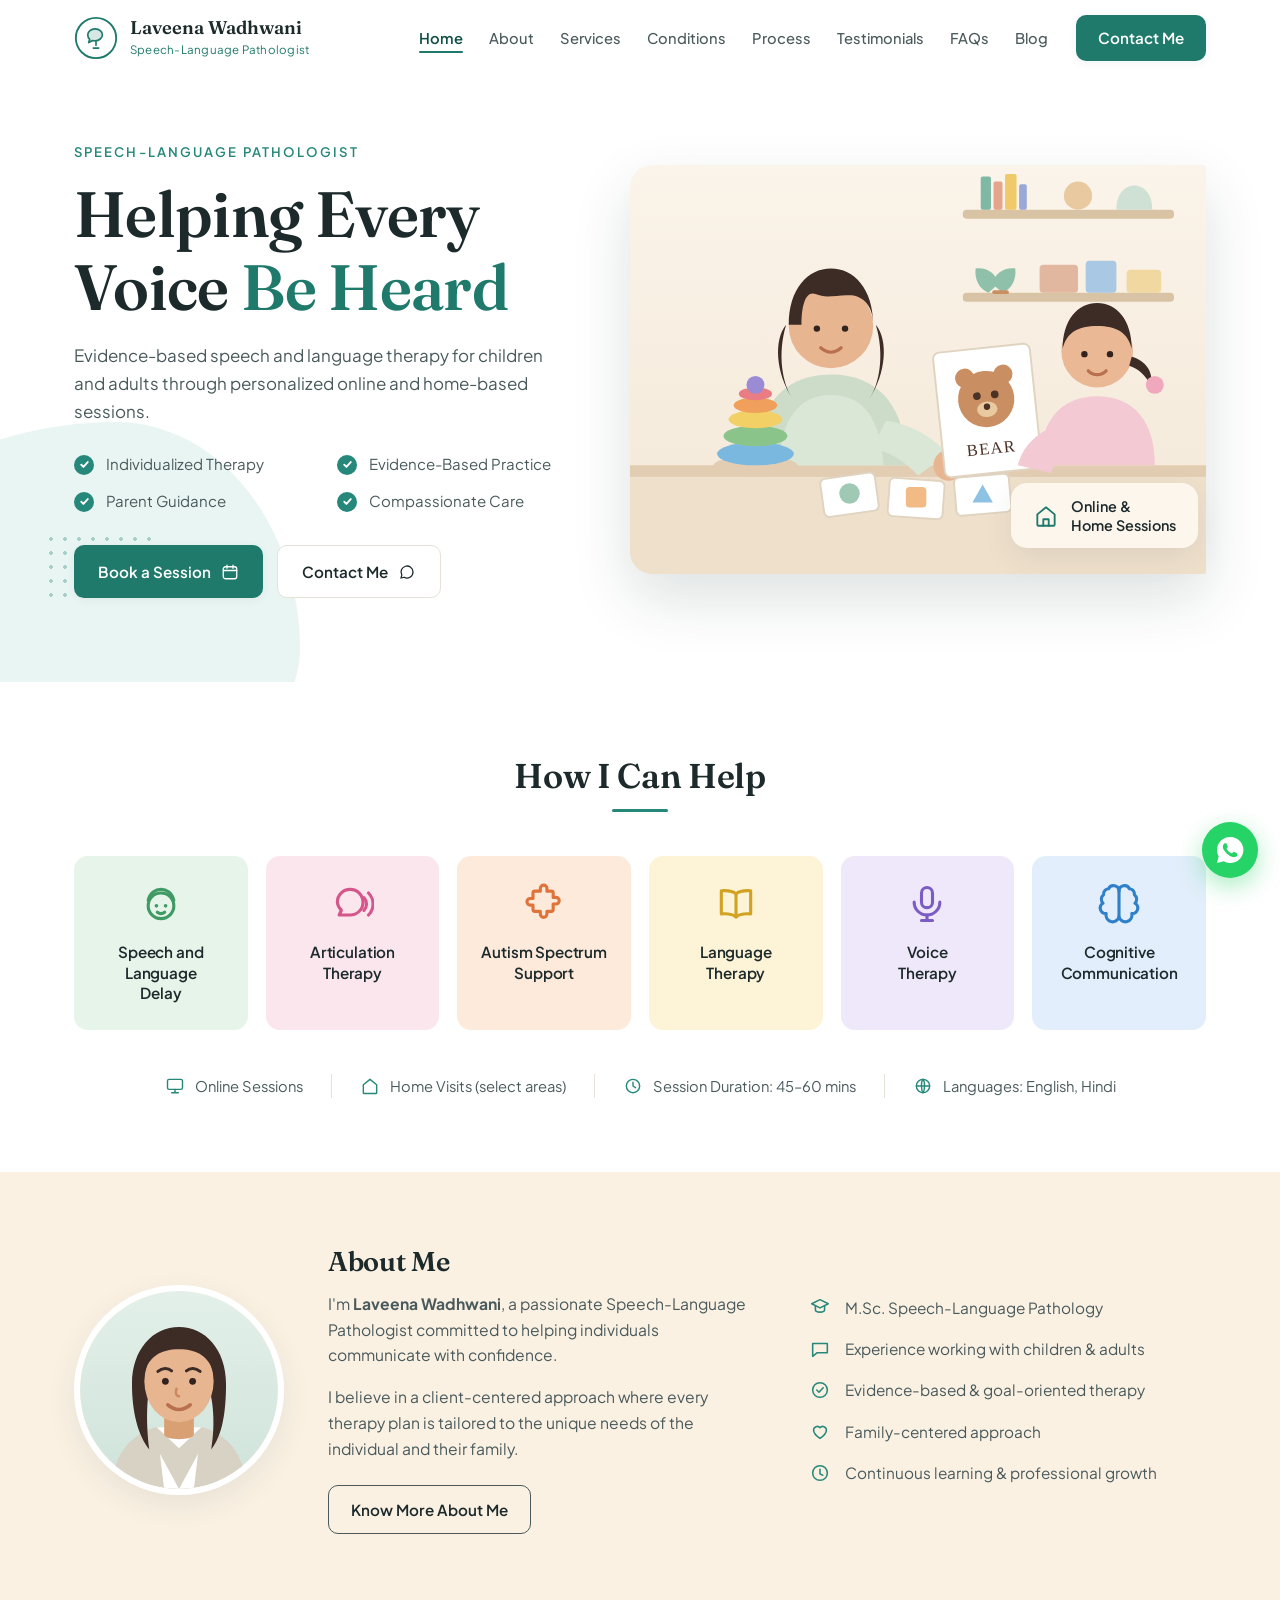
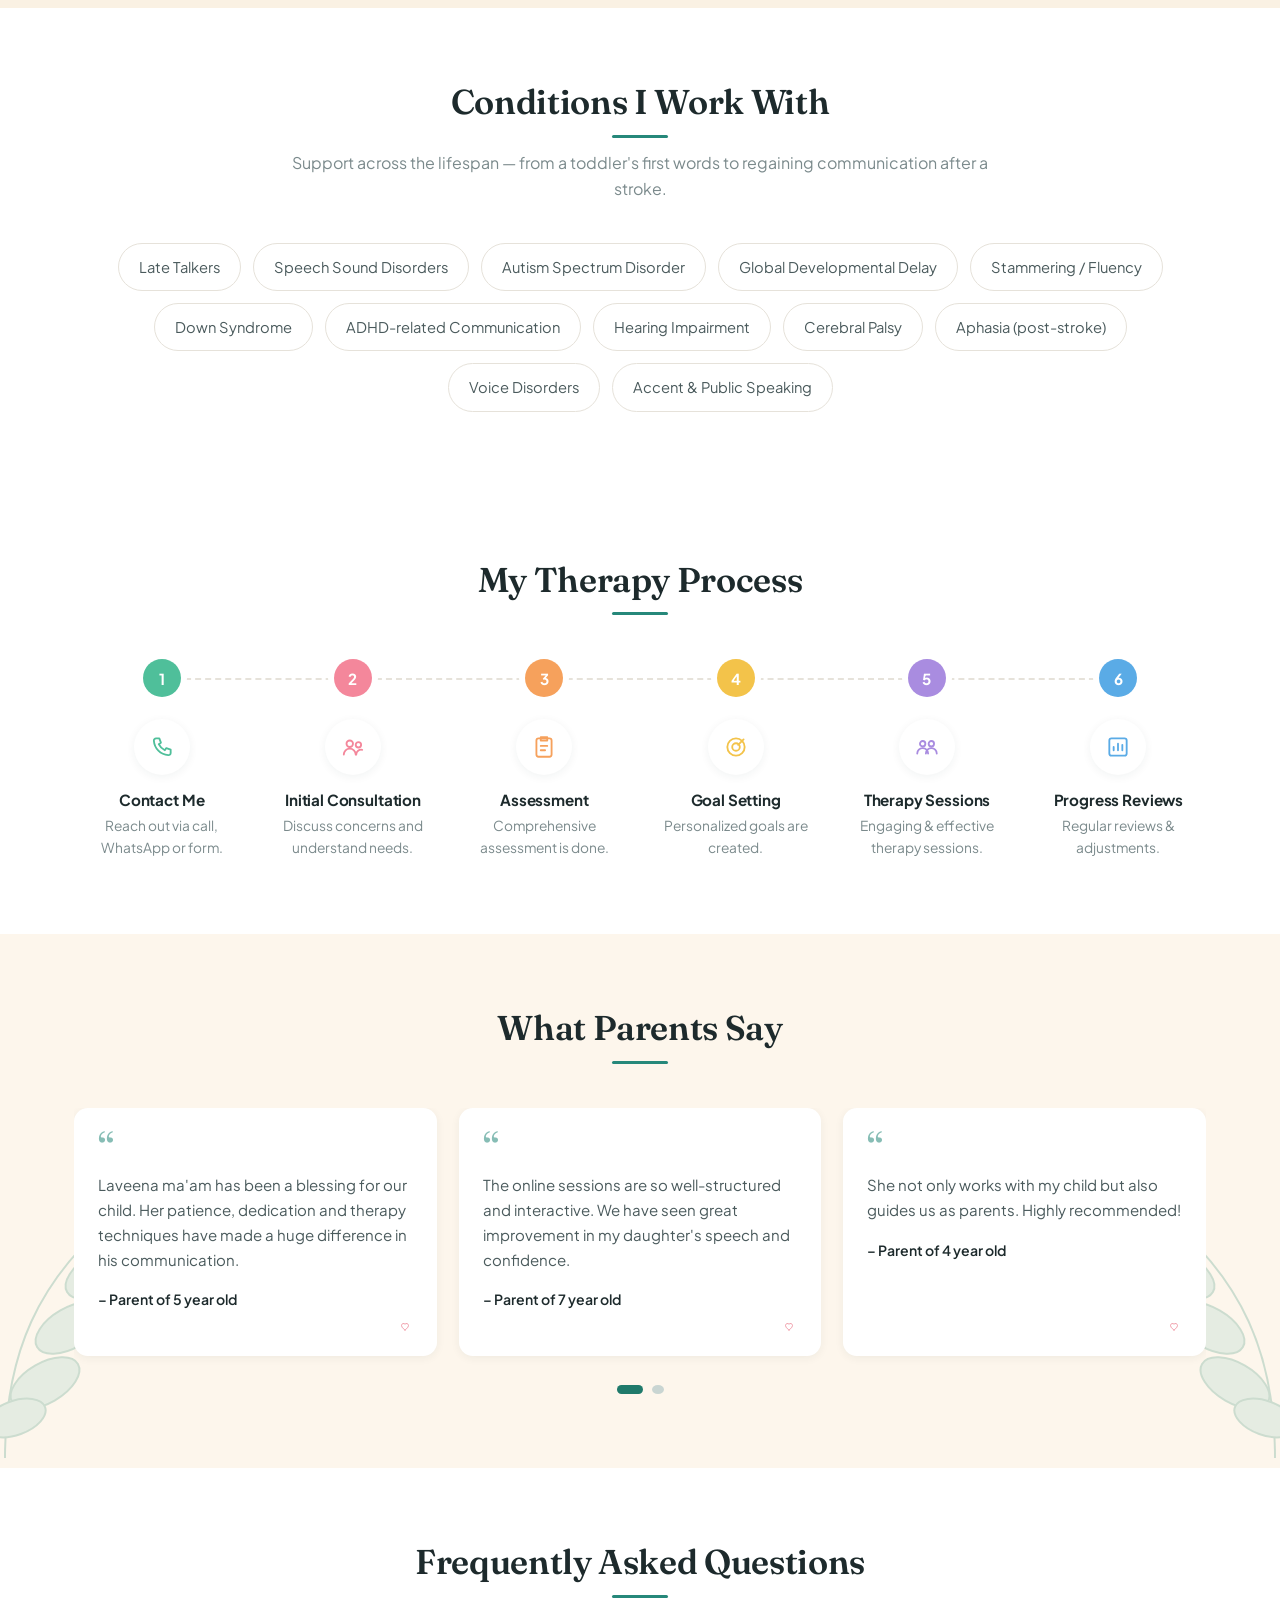
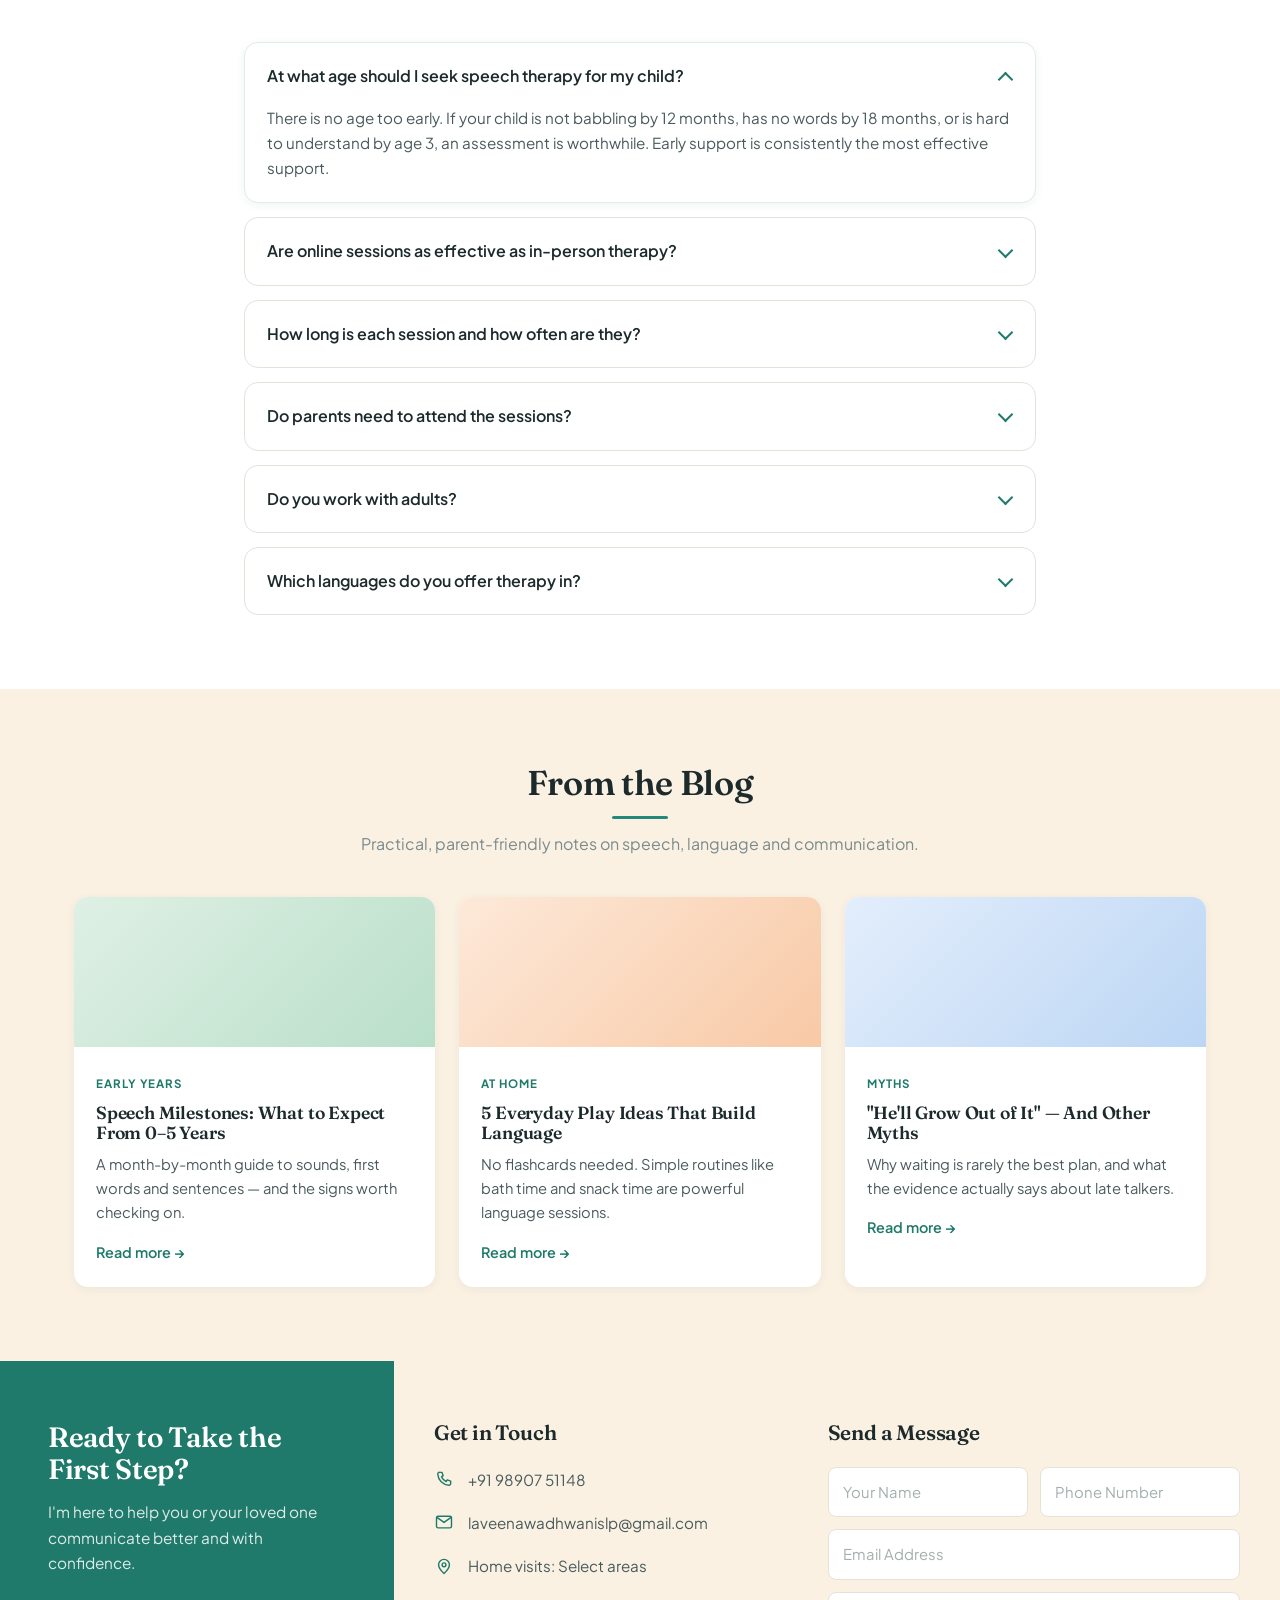
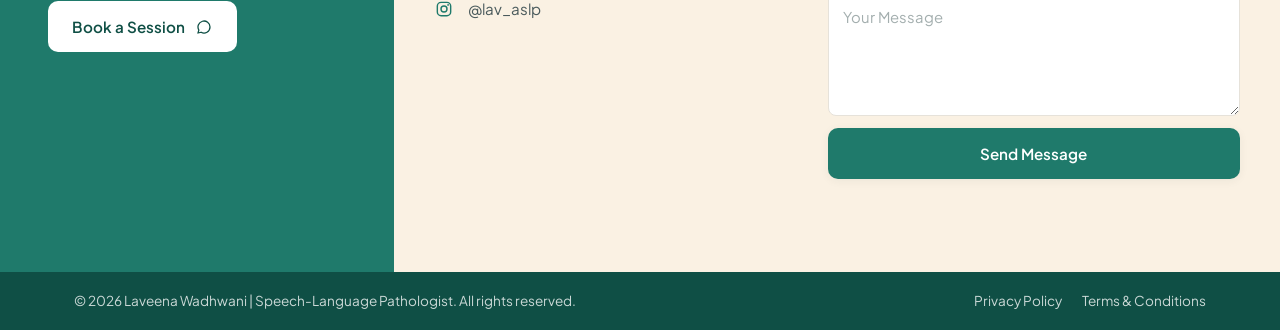
==== index.html @ 0ae636b3 "Add site" ====
<!DOCTYPE html>
<html lang="en">
<head>
<meta charset="UTF-8" />
<meta name="viewport" content="width=device-width, initial-scale=1" />
<title>Laveena Wadhwani | Speech-Language Pathologist</title>
<meta name="description" content="Evidence-based speech and language therapy for children and adults. Online and home-based sessions with Laveena Wadhwani, Speech-Language Pathologist." />
<meta name="theme-color" content="#1f7a6b" />

<meta property="og:type" content="website" />
<meta property="og:title" content="Laveena Wadhwani | Speech-Language Pathologist" />
<meta property="og:description" content="Helping every voice be heard. Evidence-based speech and language therapy for children and adults." />
<meta property="og:image" content="assets/img/hero.svg" />

<link rel="icon" href="assets/img/favicon.svg" type="image/svg+xml" />
<link rel="preconnect" href="https://fonts.googleapis.com" />
<link rel="preconnect" href="https://fonts.gstatic.com" crossorigin />
<link href="https://fonts.googleapis.com/css2?family=Fraunces:opsz,wght@9..144,400;9..144,600;9..144,700&family=Plus+Jakarta+Sans:wght@400;500;600;700&display=swap" rel="stylesheet" />
<link rel="stylesheet" href="assets/css/styles.css" />

<script type="application/ld+json">
{
  "@context": "https://schema.org",
  "@type": "MedicalBusiness",
  "name": "Laveena Wadhwani — Speech-Language Pathologist",
  "description": "Evidence-based speech and language therapy for children and adults, online and home-based.",
  "telephone": "+91-98907-51148",
  "email": "laveenawadhwanislp@gmail.com",
  "availableLanguage": ["English", "Hindi"],
  "medicalSpecialty": "SpeechPathology"
}
</script>
</head>
<body>

<a class="skip-link" href="#main">Skip to content</a>

<!-- ============ HEADER ============ -->
<header class="site-header" id="header">
  <div class="container header-inner">
    <a class="brand" href="#home" aria-label="Laveena Wadhwani, home">
      <span class="brand-mark" aria-hidden="true">
        <svg viewBox="0 0 48 48" fill="none">
          <circle cx="24" cy="24" r="22" stroke="currentColor" stroke-width="2"/>
          <path d="M15 20.5c0-3.6 3.6-6.5 8-6.5s8 2.9 8 6.5-3.6 6.5-8 6.5c-.9 0-1.8-.1-2.6-.3L16 29l1.1-3.4c-1.3-1.2-2.1-2.8-2.1-5.1Z" fill="currentColor" opacity=".18"/>
          <path d="M15 20.5c0-3.6 3.6-6.5 8-6.5s8 2.9 8 6.5-3.6 6.5-8 6.5c-.9 0-1.8-.1-2.6-.3L16 29l1.1-3.4c-1.3-1.2-2.1-2.8-2.1-5.1Z" stroke="currentColor" stroke-width="1.8" stroke-linejoin="round"/>
          <path d="M24 27v5m-3 3h6" stroke="currentColor" stroke-width="1.8" stroke-linecap="round"/>
        </svg>
      </span>
      <span class="brand-text">
        <strong>Laveena Wadhwani</strong>
        <small>Speech-Language Pathologist</small>
      </span>
    </a>

    <nav class="nav" id="nav" aria-label="Primary">
      <ul>
        <li><a href="#home" class="active">Home</a></li>
        <li><a href="#about">About</a></li>
        <li><a href="#services">Services</a></li>
        <li><a href="#conditions">Conditions</a></li>
        <li><a href="#process">Process</a></li>
        <li><a href="#testimonials">Testimonials</a></li>
        <li><a href="#faqs">FAQs</a></li>
        <li><a href="#blog">Blog</a></li>
      </ul>
      <a class="btn btn-primary nav-cta" href="#contact">Contact Me</a>
    </nav>

    <button class="nav-toggle" id="navToggle" aria-label="Open menu" aria-expanded="false" aria-controls="nav">
      <span></span><span></span><span></span>
    </button>
  </div>
</header>

<main id="main">

<!-- ============ HERO ============ -->
<section class="hero" id="home">
  <span class="blob blob-1" aria-hidden="true"></span>
  <span class="dots" aria-hidden="true"></span>
  <div class="container hero-inner">
    <div class="hero-copy reveal">
      <p class="eyebrow">Speech-Language Pathologist</p>
      <h1>Helping Every<br />Voice <em>Be Heard</em></h1>
      <p class="lede">Evidence-based speech and language therapy for children and adults through personalized online and home-based sessions.</p>

      <ul class="ticks">
        <li>Individualized Therapy</li>
        <li>Evidence-Based Practice</li>
        <li>Parent Guidance</li>
        <li>Compassionate Care</li>
      </ul>

      <div class="hero-actions">
        <a class="btn btn-primary" href="#contact">Book a Session
          <svg viewBox="0 0 24 24" aria-hidden="true"><rect x="3" y="5" width="18" height="16" rx="3"/><path d="M8 3v4M16 3v4M3 10h18"/></svg>
        </a>
        <a class="btn btn-ghost" href="https://wa.me/919890751148" target="_blank" rel="noopener">Contact Me
          <svg viewBox="0 0 24 24" aria-hidden="true"><path d="M20 12a8 8 0 0 1-11.9 7L4 20l1.1-3.9A8 8 0 1 1 20 12Z"/></svg>
        </a>
      </div>
    </div>

    <div class="hero-media reveal">
      <img src="assets/img/hero.svg" alt="Speech-language pathologist working with a young child using picture cards" width="900" height="640" />
      <div class="hero-badge">
        <svg viewBox="0 0 24 24" aria-hidden="true"><path d="M4 10.5 12 4l8 6.5V20a1 1 0 0 1-1 1H5a1 1 0 0 1-1-1v-9.5Z"/><path d="M9.5 21v-6h5v6"/></svg>
        <span>Online &amp;<br />Home Sessions</span>
      </div>
    </div>
  </div>
</section>

<!-- ============ SERVICES ============ -->
<section class="section" id="services">
  <div class="container">
    <h2 class="section-title">How I Can Help</h2>

    <div class="service-grid">
      <article class="service-card c-green reveal">
        <span class="service-icon">
          <svg viewBox="0 0 24 24" aria-hidden="true"><circle cx="12" cy="13" r="7"/><path d="M5 10c1-4 4-6 7-6s6 2 7 6"/><circle cx="9.5" cy="13" r="1" fill="currentColor" stroke="none"/><circle cx="14.5" cy="13" r="1" fill="currentColor" stroke="none"/><path d="M10 16.5c1.2.9 2.8.9 4 0"/></svg>
        </span>
        <h3>Speech and Language<br />Delay</h3>
      </article>

      <article class="service-card c-pink reveal">
        <span class="service-icon">
          <svg viewBox="0 0 24 24" aria-hidden="true"><path d="M4 11a7 7 0 0 1 14 0c0 3.9-3.1 7-7 7H5l1.2-2.6A7 7 0 0 1 4 11Z"/><path d="M18.5 8.5a5 5 0 0 1 0 7M21 6a8.5 8.5 0 0 1 0 12"/></svg>
        </span>
        <h3>Articulation<br />Therapy</h3>
      </article>

      <article class="service-card c-peach reveal">
        <span class="service-icon">
          <svg viewBox="0 0 24 24" aria-hidden="true"><path d="M10 3.5a1.8 1.8 0 1 1 3.6 0V5H16a1 1 0 0 1 1 1v2.4h1.5a1.8 1.8 0 1 1 0 3.6H17V15a1 1 0 0 1-1 1h-2.4v1.5a1.8 1.8 0 1 1-3.6 0V16H7a1 1 0 0 1-1-1v-2.4H4.5a1.8 1.8 0 1 1 0-3.6H6V6a1 1 0 0 1 1-1h3V3.5Z"/></svg>
        </span>
        <h3>Autism Spectrum<br />Support</h3>
      </article>

      <article class="service-card c-yellow reveal">
        <span class="service-icon">
          <svg viewBox="0 0 24 24" aria-hidden="true"><path d="M12 6.5C10.3 5 7.8 4.5 4 4.8v12.6c3.8-.3 6.3.2 8 1.7 1.7-1.5 4.2-2 8-1.7V4.8c-3.8-.3-6.3.2-8 1.7Z"/><path d="M12 6.5V19"/></svg>
        </span>
        <h3>Language<br />Therapy</h3>
      </article>

      <article class="service-card c-lilac reveal">
        <span class="service-icon">
          <svg viewBox="0 0 24 24" aria-hidden="true"><rect x="9" y="3" width="6" height="11" rx="3"/><path d="M5 11a7 7 0 0 0 14 0"/><path d="M12 18v3M9 21h6"/></svg>
        </span>
        <h3>Voice<br />Therapy</h3>
      </article>

      <article class="service-card c-blue reveal">
        <span class="service-icon">
          <svg viewBox="0 0 24 24" aria-hidden="true"><path d="M12 5a3 3 0 0 0-5.7-1.3A2.8 2.8 0 0 0 3.6 7a3 3 0 0 0-.3 4.6A3 3 0 0 0 5 17.2 3 3 0 0 0 12 19V5Z"/><path d="M12 5a3 3 0 0 1 5.7-1.3A2.8 2.8 0 0 1 20.4 7a3 3 0 0 1 .3 4.6A3 3 0 0 1 19 17.2 3 3 0 0 1 12 19"/></svg>
        </span>
        <h3>Cognitive<br />Communication</h3>
      </article>
    </div>

    <ul class="info-strip reveal">
      <li>
        <svg viewBox="0 0 24 24" aria-hidden="true"><rect x="3" y="4" width="18" height="12" rx="2"/><path d="M8 20h8M12 16v4"/></svg>
        Online Sessions
      </li>
      <li>
        <svg viewBox="0 0 24 24" aria-hidden="true"><path d="M4 10.5 12 4l8 6.5V20a1 1 0 0 1-1 1H5a1 1 0 0 1-1-1v-9.5Z"/></svg>
        Home Visits (select areas)
      </li>
      <li>
        <svg viewBox="0 0 24 24" aria-hidden="true"><circle cx="12" cy="12" r="8"/><path d="M12 7.5V12l3 2"/></svg>
        Session Duration: 45–60 mins
      </li>
      <li>
        <svg viewBox="0 0 24 24" aria-hidden="true"><circle cx="12" cy="12" r="8"/><path d="M4 12h16M12 4c2.5 2.6 2.5 12.4 0 16M12 4c-2.5 2.6-2.5 12.4 0 16"/></svg>
        Languages: English, Hindi
      </li>
    </ul>
  </div>
</section>

<!-- ============ ABOUT ============ -->
<section class="section about" id="about">
  <div class="container about-inner">
    <div class="about-photo reveal">
      <img src="assets/img/portrait.svg" alt="Portrait of Laveena Wadhwani" width="320" height="320" />
    </div>

    <div class="about-copy reveal">
      <h2>About Me</h2>
      <p>I'm <strong>Laveena Wadhwani</strong>, a passionate Speech-Language Pathologist committed to helping individuals communicate with confidence.</p>
      <p>I believe in a client-centered approach where every therapy plan is tailored to the unique needs of the individual and their family.</p>
      <a class="btn btn-outline" href="#contact">Know More About Me</a>
    </div>

    <ul class="about-points reveal">
      <li>
        <svg viewBox="0 0 24 24" aria-hidden="true"><path d="M12 4 3 8.5 12 13l9-4.5L12 4Z"/><path d="M7 10.8V15c0 1.4 2.2 2.6 5 2.6s5-1.2 5-2.6v-4.2"/></svg>
        M.Sc. Speech-Language Pathology
      </li>
      <li>
        <svg viewBox="0 0 24 24" aria-hidden="true"><path d="M4 6h16v10H9l-5 4V6Z"/></svg>
        Experience working with children &amp; adults
      </li>
      <li>
        <svg viewBox="0 0 24 24" aria-hidden="true"><circle cx="12" cy="12" r="8"/><path d="m8.5 12 2.4 2.5 4.6-5"/></svg>
        Evidence-based &amp; goal-oriented therapy
      </li>
      <li>
        <svg viewBox="0 0 24 24" aria-hidden="true"><path d="M12 20s-7-4.4-7-9a4 4 0 0 1 7-2.6A4 4 0 0 1 19 11c0 4.6-7 9-7 9Z"/></svg>
        Family-centered approach
      </li>
      <li>
        <svg viewBox="0 0 24 24" aria-hidden="true"><circle cx="12" cy="12" r="8"/><path d="M12 8v5l3 1.5"/></svg>
        Continuous learning &amp; professional growth
      </li>
    </ul>
  </div>
</section>

<!-- ============ CONDITIONS ============ -->
<section class="section" id="conditions">
  <div class="container">
    <h2 class="section-title">Conditions I Work With</h2>
    <p class="section-sub">Support across the lifespan — from a toddler's first words to regaining communication after a stroke.</p>

    <div class="chip-grid">
      <span class="chip reveal">Late Talkers</span>
      <span class="chip reveal">Speech Sound Disorders</span>
      <span class="chip reveal">Autism Spectrum Disorder</span>
      <span class="chip reveal">Global Developmental Delay</span>
      <span class="chip reveal">Stammering / Fluency</span>
      <span class="chip reveal">Down Syndrome</span>
      <span class="chip reveal">ADHD-related Communication</span>
      <span class="chip reveal">Hearing Impairment</span>
      <span class="chip reveal">Cerebral Palsy</span>
      <span class="chip reveal">Aphasia (post-stroke)</span>
      <span class="chip reveal">Voice Disorders</span>
      <span class="chip reveal">Accent &amp; Public Speaking</span>
    </div>
  </div>
</section>

<!-- ============ PROCESS ============ -->
<section class="section process" id="process">
  <div class="container">
    <h2 class="section-title">My Therapy Process</h2>

    <ol class="steps">
      <li class="reveal" style="--step:#4fbf9a">
        <span class="step-num">1</span>
        <span class="step-icon"><svg viewBox="0 0 24 24" aria-hidden="true"><path d="M6.5 4h3l1.5 4-2 1.4a12 12 0 0 0 5.6 5.6L16 13l4 1.5v3a2 2 0 0 1-2.2 2C10.6 19 5 13.4 4.5 6.2A2 2 0 0 1 6.5 4Z"/></svg></span>
        <h3>Contact Me</h3>
        <p>Reach out via call, WhatsApp or form.</p>
      </li>
      <li class="reveal" style="--step:#f4879b">
        <span class="step-num">2</span>
        <span class="step-icon"><svg viewBox="0 0 24 24" aria-hidden="true"><circle cx="9" cy="9" r="3"/><path d="M3.5 19a5.5 5.5 0 0 1 11 0"/><circle cx="17" cy="10" r="2.5"/><path d="M15 19a4.5 4.5 0 0 1 5.5-4.4"/></svg></span>
        <h3>Initial Consultation</h3>
        <p>Discuss concerns and understand needs.</p>
      </li>
      <li class="reveal" style="--step:#f6a15c">
        <span class="step-num">3</span>
        <span class="step-icon"><svg viewBox="0 0 24 24" aria-hidden="true"><rect x="5" y="4" width="14" height="17" rx="2"/><path d="M9 3h6v3H9z"/><path d="M9 11h6M9 15h4"/></svg></span>
        <h3>Assessment</h3>
        <p>Comprehensive assessment is done.</p>
      </li>
      <li class="reveal" style="--step:#f3c34a">
        <span class="step-num">4</span>
        <span class="step-icon"><svg viewBox="0 0 24 24" aria-hidden="true"><circle cx="12" cy="12" r="8"/><circle cx="12" cy="12" r="3.5"/><path d="m14 10 5-5"/></svg></span>
        <h3>Goal Setting</h3>
        <p>Personalized goals are created.</p>
      </li>
      <li class="reveal" style="--step:#a98ce0">
        <span class="step-num">5</span>
        <span class="step-icon"><svg viewBox="0 0 24 24" aria-hidden="true"><circle cx="8" cy="9" r="2.5"/><circle cx="16" cy="9" r="2.5"/><path d="M3 18a5 5 0 0 1 10 0M11 18a5 5 0 0 1 10 0"/></svg></span>
        <h3>Therapy Sessions</h3>
        <p>Engaging &amp; effective therapy sessions.</p>
      </li>
      <li class="reveal" style="--step:#5aabe6">
        <span class="step-num">6</span>
        <span class="step-icon"><svg viewBox="0 0 24 24" aria-hidden="true"><rect x="4" y="4" width="16" height="16" rx="2"/><path d="M8 15v-3M12 15V9M16 15v-5"/></svg></span>
        <h3>Progress Reviews</h3>
        <p>Regular reviews &amp; adjustments.</p>
      </li>
    </ol>
  </div>
</section>

<!-- ============ TESTIMONIALS ============ -->
<section class="section testimonials" id="testimonials">
  <span class="leaf leaf-l" aria-hidden="true"></span>
  <span class="leaf leaf-r" aria-hidden="true"></span>
  <div class="container">
    <h2 class="section-title">What Parents Say</h2>

    <div class="slider" id="slider">
      <div class="slides" id="slides">
        <figure class="quote">
          <span class="qmark">&#8220;</span>
          <blockquote>Laveena ma'am has been a blessing for our child. Her patience, dedication and therapy techniques have made a huge difference in his communication.</blockquote>
          <figcaption>– Parent of 5 year old</figcaption>
          <button class="heart" aria-label="Like this testimonial"><svg viewBox="0 0 24 24"><path d="M12 20s-7-4.4-7-9a4 4 0 0 1 7-2.6A4 4 0 0 1 19 11c0 4.6-7 9-7 9Z"/></svg></button>
        </figure>
        <figure class="quote">
          <span class="qmark">&#8220;</span>
          <blockquote>The online sessions are so well-structured and interactive. We have seen great improvement in my daughter's speech and confidence.</blockquote>
          <figcaption>– Parent of 7 year old</figcaption>
          <button class="heart" aria-label="Like this testimonial"><svg viewBox="0 0 24 24"><path d="M12 20s-7-4.4-7-9a4 4 0 0 1 7-2.6A4 4 0 0 1 19 11c0 4.6-7 9-7 9Z"/></svg></button>
        </figure>
        <figure class="quote">
          <span class="qmark">&#8220;</span>
          <blockquote>She not only works with my child but also guides us as parents. Highly recommended!</blockquote>
          <figcaption>– Parent of 4 year old</figcaption>
          <button class="heart" aria-label="Like this testimonial"><svg viewBox="0 0 24 24"><path d="M12 20s-7-4.4-7-9a4 4 0 0 1 7-2.6A4 4 0 0 1 19 11c0 4.6-7 9-7 9Z"/></svg></button>
        </figure>
        <figure class="quote">
          <span class="qmark">&#8220;</span>
          <blockquote>My son went from single words to full sentences in a few months. The home programme made practice easy for us.</blockquote>
          <figcaption>– Parent of 3 year old</figcaption>
          <button class="heart" aria-label="Like this testimonial"><svg viewBox="0 0 24 24"><path d="M12 20s-7-4.4-7-9a4 4 0 0 1 7-2.6A4 4 0 0 1 19 11c0 4.6-7 9-7 9Z"/></svg></button>
        </figure>
        <figure class="quote">
          <span class="qmark">&#8220;</span>
          <blockquote>After my father's stroke, Laveena helped him speak again with such warmth and structure. We are grateful.</blockquote>
          <figcaption>– Daughter of 62 year old</figcaption>
          <button class="heart" aria-label="Like this testimonial"><svg viewBox="0 0 24 24"><path d="M12 20s-7-4.4-7-9a4 4 0 0 1 7-2.6A4 4 0 0 1 19 11c0 4.6-7 9-7 9Z"/></svg></button>
        </figure>
        <figure class="quote">
          <span class="qmark">&#8220;</span>
          <blockquote>Sessions are playful and my daughter looks forward to them. That alone says everything.</blockquote>
          <figcaption>– Parent of 6 year old</figcaption>
          <button class="heart" aria-label="Like this testimonial"><svg viewBox="0 0 24 24"><path d="M12 20s-7-4.4-7-9a4 4 0 0 1 7-2.6A4 4 0 0 1 19 11c0 4.6-7 9-7 9Z"/></svg></button>
        </figure>
      </div>
      <div class="dots-nav" id="dotsNav" role="tablist" aria-label="Testimonials"></div>
    </div>
  </div>
</section>

<!-- ============ FAQs ============ -->
<section class="section" id="faqs">
  <div class="container narrow">
    <h2 class="section-title">Frequently Asked Questions</h2>

    <div class="faq-list">
      <details class="faq reveal" open>
        <summary>At what age should I seek speech therapy for my child?</summary>
        <p>There is no age too early. If your child is not babbling by 12 months, has no words by 18 months, or is hard to understand by age 3, an assessment is worthwhile. Early support is consistently the most effective support.</p>
      </details>
      <details class="faq reveal">
        <summary>Are online sessions as effective as in-person therapy?</summary>
        <p>Yes. Research on teletherapy shows outcomes comparable to in-person sessions for most goals. Online sessions also make it easier for parents to observe and carry techniques into daily routines at home.</p>
      </details>
      <details class="faq reveal">
        <summary>How long is each session and how often are they?</summary>
        <p>Sessions run 45–60 minutes. Most clients start with 2 sessions a week, adjusted after the initial assessment based on goals and progress.</p>
      </details>
      <details class="faq reveal">
        <summary>Do parents need to attend the sessions?</summary>
        <p>For young children, yes — parent involvement is a large part of why therapy works. You will get home activities and coaching so progress continues between sessions.</p>
      </details>
      <details class="faq reveal">
        <summary>Do you work with adults?</summary>
        <p>Yes. I work with adults on voice disorders, fluency, aphasia after stroke, cognitive-communication difficulties, and professional communication skills.</p>
      </details>
      <details class="faq reveal">
        <summary>Which languages do you offer therapy in?</summary>
        <p>English and Hindi, and therapy plans are built around your family's home language so learning transfers naturally to everyday life.</p>
      </details>
    </div>
  </div>
</section>

<!-- ============ BLOG ============ -->
<section class="section blog" id="blog">
  <div class="container">
    <h2 class="section-title">From the Blog</h2>
    <p class="section-sub">Practical, parent-friendly notes on speech, language and communication.</p>

    <div class="post-grid">
      <article class="post reveal">
        <span class="post-thumb t-green" aria-hidden="true"></span>
        <div class="post-body">
          <span class="post-tag">Early Years</span>
          <h3>Speech Milestones: What to Expect From 0–5 Years</h3>
          <p>A month-by-month guide to sounds, first words and sentences — and the signs worth checking on.</p>
          <a href="#contact" class="post-link">Read more →</a>
        </div>
      </article>

      <article class="post reveal">
        <span class="post-thumb t-peach" aria-hidden="true"></span>
        <div class="post-body">
          <span class="post-tag">At Home</span>
          <h3>5 Everyday Play Ideas That Build Language</h3>
          <p>No flashcards needed. Simple routines like bath time and snack time are powerful language sessions.</p>
          <a href="#contact" class="post-link">Read more →</a>
        </div>
      </article>

      <article class="post reveal">
        <span class="post-thumb t-blue" aria-hidden="true"></span>
        <div class="post-body">
          <span class="post-tag">Myths</span>
          <h3>"He'll Grow Out of It" — And Other Myths</h3>
          <p>Why waiting is rarely the best plan, and what the evidence actually says about late talkers.</p>
          <a href="#contact" class="post-link">Read more →</a>
        </div>
      </article>
    </div>
  </div>
</section>

<!-- ============ CONTACT ============ -->
<section class="contact" id="contact">
  <div class="contact-grid">
    <div class="contact-cta reveal">
      <h2>Ready to Take the First Step?</h2>
      <p>I'm here to help you or your loved one communicate better and with confidence.</p>
      <a class="btn btn-light" href="https://wa.me/919890751148" target="_blank" rel="noopener">Book a Session
        <svg viewBox="0 0 24 24" aria-hidden="true"><path d="M20 12a8 8 0 0 1-11.9 7L4 20l1.1-3.9A8 8 0 1 1 20 12Z"/></svg>
      </a>
    </div>

    <div class="contact-details reveal">
      <h3>Get in Touch</h3>
      <ul>
        <li>
          <svg viewBox="0 0 24 24" aria-hidden="true"><path d="M6.5 4h3l1.5 4-2 1.4a12 12 0 0 0 5.6 5.6L16 13l4 1.5v3a2 2 0 0 1-2.2 2C10.6 19 5 13.4 4.5 6.2A2 2 0 0 1 6.5 4Z"/></svg>
          <a href="tel:+919890751148">+91 98907 51148</a>
        </li>
        <li>
          <svg viewBox="0 0 24 24" aria-hidden="true"><rect x="3" y="5" width="18" height="14" rx="2"/><path d="m3.5 6.5 8.5 6 8.5-6"/></svg>
          <a href="mailto:laveenawadhwanislp@gmail.com">laveenawadhwanislp@gmail.com</a>
        </li>
        <li>
          <svg viewBox="0 0 24 24" aria-hidden="true"><path d="M12 21s6.5-6 6.5-10.5a6.5 6.5 0 1 0-13 0C5.5 15 12 21 12 21Z"/><circle cx="12" cy="10.5" r="2.3"/></svg>
          <span>Home visits: Select areas</span>
        </li>
        <li>
          <svg viewBox="0 0 24 24" aria-hidden="true"><rect x="4" y="4" width="16" height="16" rx="4.5"/><circle cx="12" cy="12" r="3.6"/><circle cx="16.9" cy="7.1" r="1.05" fill="currentColor" stroke="none"/></svg>
          <a href="https://instagram.com/lav_aslp" target="_blank" rel="noopener">@lav_aslp</a>
        </li>
      </ul>
    </div>

    <div class="contact-form-wrap reveal">
      <h3>Send a Message</h3>
      <!-- Replace action with your Formspree/Getform endpoint to receive submissions -->
      <form id="contactForm" class="contact-form" action="https://formspree.io/f/your-form-id" method="POST" novalidate>
        <div class="row">
          <label class="sr-only" for="name">Your Name</label>
          <input id="name" name="name" type="text" placeholder="Your Name" required />
          <label class="sr-only" for="phone">Phone Number</label>
          <input id="phone" name="phone" type="tel" placeholder="Phone Number" required />
        </div>
        <label class="sr-only" for="email">Email Address</label>
        <input id="email" name="email" type="email" placeholder="Email Address" required />
        <label class="sr-only" for="message">Your Message</label>
        <textarea id="message" name="message" rows="4" placeholder="Your Message" required></textarea>
        <button class="btn btn-primary" type="submit">Send Message</button>
        <p class="form-status" id="formStatus" role="status" aria-live="polite"></p>
      </form>
    </div>
  </div>
</section>

</main>

<!-- ============ FOOTER ============ -->
<footer class="site-footer">
  <div class="container footer-inner">
    <p>© <span id="year">2026</span> Laveena Wadhwani | Speech-Language Pathologist. All rights reserved.</p>
    <nav class="footer-links" aria-label="Legal">
      <a href="#faqs">Privacy Policy</a>
      <a href="#faqs">Terms &amp; Conditions</a>
    </nav>
  </div>
</footer>

<a class="whatsapp-float" href="https://wa.me/919890751148" target="_blank" rel="noopener" aria-label="Chat on WhatsApp">
  <svg viewBox="0 0 32 32" aria-hidden="true"><path fill="currentColor" d="M16 3C8.8 3 3 8.8 3 16c0 2.3.6 4.5 1.7 6.4L3 29l6.8-1.8A13 13 0 1 0 16 3Zm7.5 18.3c-.3.9-1.8 1.7-2.5 1.8-.6.1-1.4.1-2.3-.1-.5-.2-1.2-.4-2.1-.8-3.7-1.6-6.1-5.3-6.3-5.6-.2-.2-1.5-2-1.5-3.8s.9-2.7 1.3-3.1c.3-.4.7-.5 1-.5h.7c.2 0 .5 0 .8.6l1.1 2.6c.1.2.2.4 0 .7l-.4.6-.4.5c-.2.2-.4.4-.2.7.2.4.9 1.6 2 2.5 1.4 1.2 2.5 1.6 2.9 1.8.3.1.5.1.7-.1l1-1.2c.2-.3.5-.2.8-.1l2.4 1.2c.4.2.6.3.7.4.1.3.1.9-.2 1.8Z"/></svg>
</a>

<script src="assets/js/main.js"></script>
</body>
</html>
---- assets/css/styles.css ----
/* ============================================================
   Laveena Wadhwani — Speech-Language Pathologist
   ============================================================ */

:root{
  --teal-900:#0f4f45;
  --teal-700:#1f7a6b;
  --teal-600:#26887a;
  --teal-100:#dbeee9;
  --cream:#fdf6ec;
  --cream-2:#faf1e3;
  --ink:#1d2a2c;
  --ink-2:#4a5a5c;
  --muted:#7b8a8c;
  --line:#e6e2da;
  --white:#fff;

  --c-green:#e7f4ea;
  --c-pink:#fbe6ee;
  --c-peach:#fdeadb;
  --c-yellow:#fdf3d6;
  --c-lilac:#efe8fa;
  --c-blue:#e2eefb;

  --radius:14px;
  --radius-lg:22px;
  --shadow-sm:0 2px 10px rgba(16,50,45,.06);
  --shadow:0 10px 30px rgba(16,50,45,.08);
  --shadow-lg:0 24px 60px rgba(16,50,45,.14);

  --font-head:"Fraunces",Georgia,"Times New Roman",serif;
  --font-body:"Plus Jakarta Sans",-apple-system,BlinkMacSystemFont,"Segoe UI",Roboto,sans-serif;

  --header-h:76px;
  --container:1180px;
}

*,*::before,*::after{box-sizing:border-box}
html{scroll-behavior:smooth;scroll-padding-top:calc(var(--header-h) + 12px);-webkit-text-size-adjust:100%}
body{
  margin:0;
  font-family:var(--font-body);
  color:var(--ink);
  background:var(--white);
  line-height:1.65;
  -webkit-font-smoothing:antialiased;
  overflow-x:hidden;
}
img{max-width:100%;display:block;height:auto}
a{color:inherit;text-decoration:none}
h1,h2,h3{font-family:var(--font-head);font-weight:600;line-height:1.15;margin:0 0 .5em;letter-spacing:-.01em}
p{margin:0 0 1em}
ul,ol{margin:0;padding:0;list-style:none}
button{font:inherit;cursor:pointer;border:0;background:none;color:inherit}
input,textarea{font:inherit;color:inherit}
svg{width:100%;height:100%;fill:none;stroke:currentColor;stroke-width:1.7;stroke-linecap:round;stroke-linejoin:round}

.container{width:100%;max-width:var(--container);margin-inline:auto;padding-inline:24px}
.container.narrow{max-width:840px}
.sr-only{position:absolute;width:1px;height:1px;padding:0;margin:-1px;overflow:hidden;clip:rect(0 0 0 0);white-space:nowrap;border:0}
.skip-link{position:absolute;left:-9999px;top:0;z-index:200;background:var(--teal-700);color:#fff;padding:10px 18px;border-radius:0 0 8px 0}
.skip-link:focus{left:0}
:focus-visible{outline:3px solid var(--teal-600);outline-offset:3px;border-radius:6px}

/* ---------- Buttons ---------- */
.btn{
  display:inline-flex;align-items:center;gap:10px;
  padding:13px 24px;border-radius:10px;
  font-weight:600;font-size:.95rem;
  transition:transform .2s ease,box-shadow .2s ease,background .2s ease,color .2s ease;
  white-space:nowrap;
}
.btn svg{width:18px;height:18px;flex:none}
.btn-primary{background:var(--teal-700);color:#fff;box-shadow:var(--shadow-sm)}
.btn-primary:hover{background:var(--teal-900);transform:translateY(-2px);box-shadow:var(--shadow)}
.btn-ghost{background:#fff;color:var(--ink);border:1px solid var(--line)}
.btn-ghost:hover{border-color:var(--teal-600);color:var(--teal-700);transform:translateY(-2px)}
.btn-outline{background:transparent;color:var(--ink);border:1px solid var(--ink-2);padding:11px 22px}
.btn-outline:hover{background:var(--ink);color:#fff}
.btn-light{background:#fff;color:var(--teal-900)}
.btn-light:hover{transform:translateY(-2px);box-shadow:var(--shadow)}

/* ---------- Header ---------- */
.site-header{
  position:sticky;top:0;z-index:100;
  background:rgba(255,255,255,.92);
  backdrop-filter:blur(10px);
  border-bottom:1px solid transparent;
  transition:box-shadow .25s ease,border-color .25s ease;
}
.site-header.scrolled{box-shadow:0 4px 24px rgba(16,50,45,.07);border-color:var(--line)}
.header-inner{display:flex;align-items:center;justify-content:space-between;gap:24px;min-height:var(--header-h)}

.brand{display:flex;align-items:center;gap:12px}
.brand-mark{width:44px;height:44px;flex:none;color:var(--teal-700)}
.brand-text strong{display:block;font-family:var(--font-head);font-size:1.15rem;font-weight:600;line-height:1.2}
.brand-text small{display:block;font-size:.72rem;color:var(--teal-700);letter-spacing:.02em}

.nav{display:flex;align-items:center;gap:28px}
.nav ul{display:flex;align-items:center;gap:26px}
.nav ul a{
  position:relative;font-size:.92rem;font-weight:500;color:var(--ink-2);
  padding:6px 0;transition:color .2s ease;
}
.nav ul a::after{
  content:"";position:absolute;left:50%;right:50%;bottom:0;height:2px;
  background:var(--teal-700);border-radius:2px;transition:left .25s ease,right .25s ease;
}
.nav ul a:hover{color:var(--teal-700)}
.nav ul a:hover::after,.nav ul a.active::after{left:0;right:0}
.nav ul a.active{color:var(--teal-900);font-weight:600}
.nav-cta{padding:10px 22px}

.nav-toggle{display:none;width:44px;height:44px;flex-direction:column;justify-content:center;gap:5px;padding:0 10px}
.nav-toggle span{display:block;height:2px;background:var(--ink);border-radius:2px;transition:transform .25s ease,opacity .2s ease}
.nav-toggle[aria-expanded="true"] span:nth-child(1){transform:translateY(7px) rotate(45deg)}
.nav-toggle[aria-expanded="true"] span:nth-child(2){opacity:0}
.nav-toggle[aria-expanded="true"] span:nth-child(3){transform:translateY(-7px) rotate(-45deg)}

/* ---------- Hero ---------- */
.hero{position:relative;padding:64px 0 84px;overflow:hidden;background:var(--white)}
.hero-inner{display:grid;grid-template-columns:1fr 1.15fr;gap:56px;align-items:center}
.blob-1{
  position:absolute;left:-160px;bottom:-120px;width:460px;height:380px;
  background:var(--teal-100);opacity:.6;
  border-radius:60% 40% 55% 45%/50% 60% 40% 50%;
  z-index:0;
}
.dots{
  position:absolute;left:44px;bottom:80px;width:110px;height:70px;z-index:0;
  background-image:radial-gradient(var(--teal-600) 1.6px,transparent 1.6px);
  background-size:14px 14px;opacity:.35;
}
.hero-copy,.hero-media{position:relative;z-index:1}

.eyebrow{
  font-size:.82rem;font-weight:600;letter-spacing:.16em;text-transform:uppercase;
  color:var(--teal-600);margin-bottom:14px;
}
.hero h1{font-size:clamp(2.6rem,5.2vw,4rem);margin-bottom:18px}
.hero h1 em{font-style:normal;color:var(--teal-700)}
.lede{font-size:1.06rem;color:var(--ink-2);max-width:44ch;margin-bottom:26px}

.ticks{display:grid;grid-template-columns:1fr 1fr;gap:12px 26px;margin-bottom:32px}
.ticks li{position:relative;padding-left:32px;font-size:.94rem;color:var(--ink-2)}
.ticks li::before{
  content:"";position:absolute;left:0;top:3px;width:20px;height:20px;border-radius:50%;
  background:var(--teal-600) url("data:image/svg+xml,%3Csvg xmlns='http://www.w3.org/2000/svg' viewBox='0 0 24 24' fill='none' stroke='%23fff' stroke-width='3.4' stroke-linecap='round' stroke-linejoin='round'%3E%3Cpath d='m6 12.5 4 4 8-9'/%3E%3C/svg%3E") center/13px no-repeat;
}
.hero-actions{display:flex;flex-wrap:wrap;gap:14px}

.hero-media{position:relative}
.hero-media img{
  border-radius:var(--radius-lg) 0 0 var(--radius-lg);
  box-shadow:var(--shadow-lg);
  width:100%;object-fit:cover;
}
.hero-badge{
  position:absolute;right:8px;bottom:26px;
  display:flex;align-items:center;gap:12px;
  background:var(--cream);border-radius:16px;padding:14px 22px;
  box-shadow:var(--shadow);font-size:.9rem;font-weight:600;line-height:1.3;
}
.hero-badge svg{width:26px;height:26px;color:var(--teal-700);flex:none}

/* ---------- Section basics ---------- */
.section{padding:74px 0}
.section-title{
  text-align:center;font-size:clamp(1.75rem,3vw,2.15rem);
  margin-bottom:12px;position:relative;padding-bottom:16px;
}
.section-title::after{
  content:"";position:absolute;left:50%;transform:translateX(-50%);bottom:0;
  width:56px;height:3px;border-radius:3px;background:var(--teal-600);
}
.section-sub{text-align:center;color:var(--muted);max-width:60ch;margin:0 auto 40px}
.section-title + .service-grid,
.section-title + .steps,
.section-title + .slider,
.section-title + .faq-list,
.section-title + .chip-grid{margin-top:44px}

/* ---------- Services ---------- */
.service-grid{
  display:grid;grid-template-columns:repeat(6,1fr);gap:18px;
}
.service-card{
  border-radius:var(--radius);padding:26px 16px;text-align:center;
  transition:transform .25s ease,box-shadow .25s ease;
}
.service-card:hover{transform:translateY(-6px);box-shadow:var(--shadow)}
.service-icon{display:block;width:44px;height:44px;margin:0 auto 16px}
.service-card h3{font-family:var(--font-body);font-size:.95rem;font-weight:600;margin:0;line-height:1.35}
.c-green{background:var(--c-green)}   .c-green .service-icon{color:#3f9a63}
.c-pink{background:var(--c-pink)}     .c-pink .service-icon{color:#d4568a}
.c-peach{background:var(--c-peach)}   .c-peach .service-icon{color:#e0733a}
.c-yellow{background:var(--c-yellow)} .c-yellow .service-icon{color:#d2a323}
.c-lilac{background:var(--c-lilac)}   .c-lilac .service-icon{color:#7b5cc4}
.c-blue{background:var(--c-blue)}     .c-blue .service-icon{color:#2f80c8}

.info-strip{
  display:flex;flex-wrap:wrap;justify-content:center;align-items:center;
  gap:10px 0;margin-top:44px;font-size:.92rem;color:var(--ink-2);
}
.info-strip li{display:flex;align-items:center;gap:10px;padding:0 28px}
.info-strip li + li{border-left:1px solid var(--line)}
.info-strip svg{width:20px;height:20px;color:var(--teal-600);flex:none}

/* ---------- About ---------- */
.about{background:var(--cream-2)}
.about-inner{
  display:grid;grid-template-columns:auto 1.1fr 1fr;gap:44px;align-items:center;
}
.about-photo img{
  width:210px;height:210px;border-radius:50%;object-fit:cover;
  border:6px solid #fff;box-shadow:var(--shadow);
}
.about-copy h2{font-size:1.7rem}
.about-copy p{color:var(--ink-2);font-size:.98rem}
.about-copy .btn{margin-top:8px}
.about-points{display:grid;gap:16px}
.about-points li{display:flex;align-items:center;gap:14px;font-size:.96rem;color:var(--ink-2)}
.about-points svg{width:22px;height:22px;color:var(--teal-600);flex:none}

/* ---------- Conditions ---------- */
.chip-grid{display:flex;flex-wrap:wrap;justify-content:center;gap:12px}
.chip{
  padding:11px 20px;border-radius:999px;background:var(--white);
  border:1px solid var(--line);font-size:.92rem;color:var(--ink-2);
  transition:transform .2s ease,border-color .2s ease,color .2s ease,background .2s ease;
}
.chip:hover{transform:translateY(-3px);border-color:var(--teal-600);color:var(--teal-900);background:var(--teal-100)}

/* ---------- Process ---------- */
.process{background:var(--white)}
.steps{display:grid;grid-template-columns:repeat(6,1fr);gap:16px;position:relative}
.steps::before{
  content:"";position:absolute;top:19px;left:8%;right:8%;
  border-top:2px dashed var(--line);z-index:0;
}
.steps li{position:relative;z-index:1;text-align:center;padding:0 6px}
.step-num{
  display:grid;place-items:center;width:38px;height:38px;margin:0 auto 22px;
  border-radius:50%;background:var(--step,var(--teal-600));color:#fff;
  font-weight:700;font-size:.95rem;box-shadow:0 0 0 6px #fff;
}
.step-icon{
  display:grid;place-items:center;width:56px;height:56px;margin:0 auto 16px;
  border-radius:50%;background:#fff;box-shadow:var(--shadow-sm);
  color:var(--step,var(--teal-700));transition:transform .25s ease;
}
.step-icon svg{width:26px;height:26px}
.steps li:hover .step-icon{transform:translateY(-5px) scale(1.06)}
.steps h3{font-family:var(--font-body);font-size:.95rem;font-weight:700;margin-bottom:6px}
.steps p{font-size:.86rem;color:var(--muted);margin:0}

/* ---------- Testimonials ---------- */
.testimonials{background:var(--cream);position:relative;overflow:hidden}
.leaf{position:absolute;width:210px;height:300px;opacity:.5;z-index:0;
  background:no-repeat center/contain;
  background-image:url("data:image/svg+xml,%3Csvg xmlns='http://www.w3.org/2000/svg' viewBox='0 0 200 300' fill='none' stroke='%239cc4b3' stroke-width='2'%3E%3Cpath d='M30 290C30 190 60 110 150 40'/%3E%3Cellipse cx='70' cy='215' rx='38' ry='20' transform='rotate(-30 70 215)' fill='%23cfe4da'/%3E%3Cellipse cx='95' cy='160' rx='38' ry='20' transform='rotate(-30 95 160)' fill='%23cfe4da'/%3E%3Cellipse cx='125' cy='105' rx='38' ry='20' transform='rotate(-30 125 105)' fill='%23cfe4da'/%3E%3Cellipse cx='40' cy='250' rx='32' ry='17' transform='rotate(-20 40 250)' fill='%23cfe4da'/%3E%3C/svg%3E");
}
.leaf-l{left:-30px;bottom:0}
.leaf-r{right:-30px;bottom:0;transform:scaleX(-1)}
.testimonials .container{position:relative;z-index:1}

.slider{overflow:hidden}
.slides{display:flex;gap:22px;transition:transform .55s cubic-bezier(.4,0,.2,1);will-change:transform}
.quote{
  position:relative;flex:0 0 calc((100% - 44px)/3);margin:0;
  background:#fff;border-radius:var(--radius);padding:26px 24px 44px;
  box-shadow:var(--shadow-sm);
}
.qmark{
  font-family:var(--font-head);font-size:2.6rem;line-height:.7;
  color:var(--teal-600);opacity:.55;display:block;margin-bottom:10px;
}
.quote blockquote{margin:0 0 16px;font-size:.94rem;color:var(--ink-2)}
.quote figcaption{font-size:.88rem;font-weight:600;color:var(--ink)}
.heart{
  position:absolute;right:20px;bottom:18px;width:24px;height:24px;
  color:#e8697d;opacity:.75;transition:transform .2s ease,opacity .2s ease;
}
.heart:hover{transform:scale(1.18);opacity:1}
.heart.liked svg{fill:#e8697d}

.dots-nav{display:flex;justify-content:center;gap:9px;margin-top:30px}
.dots-nav button{width:9px;height:9px;border-radius:50%;background:#c9d5d2;transition:width .25s ease,background .25s ease}
.dots-nav button[aria-selected="true"]{width:26px;border-radius:5px;background:var(--teal-700)}

/* ---------- FAQs ---------- */
.faq-list{display:grid;gap:14px}
.faq{
  background:#fff;border:1px solid var(--line);border-radius:var(--radius);
  padding:4px 22px;transition:border-color .2s ease,box-shadow .2s ease;
}
.faq[open]{border-color:var(--teal-100);box-shadow:var(--shadow-sm)}
.faq summary{
  list-style:none;cursor:pointer;padding:16px 34px 16px 0;position:relative;
  font-weight:600;font-size:1rem;
}
.faq summary::-webkit-details-marker{display:none}
.faq summary::after{
  content:"";position:absolute;right:2px;top:50%;width:11px;height:11px;
  margin-top:-7px;border-right:2px solid var(--teal-700);border-bottom:2px solid var(--teal-700);
  transform:rotate(45deg);transition:transform .25s ease;
}
.faq[open] summary::after{transform:rotate(-135deg);margin-top:-2px}
.faq p{margin:0 0 18px;color:var(--ink-2);font-size:.95rem}

/* ---------- Blog ---------- */
.blog{background:var(--cream-2)}
.post-grid{display:grid;grid-template-columns:repeat(3,1fr);gap:24px}
.post{
  background:#fff;border-radius:var(--radius);overflow:hidden;
  box-shadow:var(--shadow-sm);transition:transform .25s ease,box-shadow .25s ease;
}
.post:hover{transform:translateY(-6px);box-shadow:var(--shadow)}
.post-thumb{display:block;height:150px}
.t-green{background:linear-gradient(135deg,#dff0e5,#b9dfc9)}
.t-peach{background:linear-gradient(135deg,#fde9d9,#f8c9a6)}
.t-blue{background:linear-gradient(135deg,#e3eefc,#bcd6f4)}
.post-body{padding:22px}
.post-tag{
  display:inline-block;font-size:.72rem;font-weight:700;letter-spacing:.08em;
  text-transform:uppercase;color:var(--teal-700);margin-bottom:10px;
}
.post h3{font-size:1.1rem;margin-bottom:8px}
.post p{font-size:.92rem;color:var(--ink-2);margin-bottom:14px}
.post-link{font-weight:600;font-size:.9rem;color:var(--teal-700)}
.post-link:hover{text-decoration:underline}

/* ---------- Contact ---------- */
.contact{display:block}
.contact-grid{display:grid;grid-template-columns:1fr 1fr 1.25fr;align-items:stretch}
.contact-cta{background:var(--teal-700);color:#fff;padding:60px 48px}
.contact-cta h2{font-size:1.75rem;color:#fff}
.contact-cta p{color:rgba(255,255,255,.85);font-size:.96rem;max-width:34ch;margin-bottom:26px}
.contact-details,.contact-form-wrap{background:var(--cream-2);padding:60px 40px}
.contact-details h3,.contact-form-wrap h3{font-size:1.3rem;margin-bottom:22px}
.contact-details ul{display:grid;gap:18px}
.contact-details li{display:flex;align-items:center;gap:14px;font-size:.95rem;color:var(--ink-2)}
.contact-details svg{width:20px;height:20px;color:var(--teal-700);flex:none}
.contact-details a:hover{color:var(--teal-700);text-decoration:underline}

.contact-form{display:grid;gap:12px}
.contact-form .row{display:grid;grid-template-columns:1fr 1fr;gap:12px}
.contact-form input,.contact-form textarea{
  width:100%;padding:12px 14px;border:1px solid var(--line);border-radius:8px;
  background:#fff;font-size:.93rem;transition:border-color .2s ease,box-shadow .2s ease;
}
.contact-form input::placeholder,.contact-form textarea::placeholder{color:#a3aeae}
.contact-form input:focus,.contact-form textarea:focus{
  outline:none;border-color:var(--teal-600);box-shadow:0 0 0 3px rgba(38,136,122,.14);
}
.contact-form input.invalid,.contact-form textarea.invalid{border-color:#e06464;box-shadow:0 0 0 3px rgba(224,100,100,.12)}
.contact-form textarea{resize:vertical;min-height:96px}
.contact-form .btn{justify-content:center}
.form-status{margin:4px 0 0;font-size:.88rem;min-height:1.2em}
.form-status.ok{color:var(--teal-700)}
.form-status.err{color:#c14b4b}

/* ---------- Footer ---------- */
.site-footer{background:var(--teal-900);color:rgba(255,255,255,.78);font-size:.85rem}
.footer-inner{display:flex;flex-wrap:wrap;gap:12px;justify-content:space-between;align-items:center;padding-block:18px}
.site-footer p{margin:0}
.footer-links{display:flex;gap:20px}
.footer-links a:hover{color:#fff;text-decoration:underline}

/* ---------- WhatsApp float ---------- */
.whatsapp-float{
  position:fixed;right:22px;bottom:22px;z-index:90;
  width:56px;height:56px;border-radius:50%;
  display:grid;place-items:center;
  background:#25d366;color:#fff;
  box-shadow:0 8px 24px rgba(37,211,102,.4);
  transition:transform .22s ease;
}
.whatsapp-float svg{width:32px;height:32px;stroke:none}
.whatsapp-float:hover{transform:scale(1.09)}

/* ---------- Reveal animation ---------- */
.reveal{opacity:0;transform:translateY(22px);transition:opacity .6s ease,transform .6s ease}
.reveal.visible{opacity:1;transform:none}

/* ============================================================
   Responsive
   ============================================================ */
@media (max-width:1080px){
  .service-grid{grid-template-columns:repeat(3,1fr)}
  .steps{grid-template-columns:repeat(3,1fr);row-gap:38px}
  .steps::before{display:none}
  .quote{flex:0 0 calc((100% - 22px)/2)}
  .about-inner{grid-template-columns:auto 1fr;row-gap:34px}
  .about-points{grid-column:1/-1}
  .contact-grid{grid-template-columns:1fr 1fr}
  .contact-cta{grid-column:1/-1;padding:48px 40px}
}

@media (max-width:900px){
  .nav{
    position:fixed;inset:var(--header-h) 0 auto 0;
    flex-direction:column;align-items:stretch;gap:0;
    background:#fff;border-bottom:1px solid var(--line);
    padding:8px 24px 22px;box-shadow:var(--shadow);
    transform:translateY(-140%);transition:transform .3s ease;
    max-height:calc(100vh - var(--header-h));overflow-y:auto;
  }
  .nav.open{transform:none}
  .nav ul{flex-direction:column;align-items:stretch;gap:0}
  .nav ul a{display:block;padding:13px 4px;border-bottom:1px solid var(--line);font-size:1rem}
  .nav ul a::after{display:none}
  .nav-cta{margin-top:16px;justify-content:center}
  .nav-toggle{display:flex}

  .hero{padding:44px 0 64px}
  .hero-inner{grid-template-columns:1fr;gap:38px}
  .hero-media img{border-radius:var(--radius-lg)}
  .hero-badge{right:14px;bottom:14px}
  .info-strip li{padding:0 18px}
}

@media (max-width:720px){
  .section{padding:56px 0}
  .service-grid{grid-template-columns:repeat(2,1fr)}
  .steps{grid-template-columns:repeat(2,1fr)}
  .quote{flex:0 0 100%}
  .post-grid{grid-template-columns:1fr}
  .about-inner{grid-template-columns:1fr;text-align:center;justify-items:center}
  .about-copy .btn{display:inline-flex}
  .about-points li{text-align:left}
  .info-strip{flex-direction:column;align-items:flex-start;gap:14px;max-width:340px;margin-inline:auto}
  .info-strip li{padding:0}
  .info-strip li + li{border-left:0}
  .contact-grid{grid-template-columns:1fr}
  .contact-cta,.contact-details,.contact-form-wrap{padding:42px 24px}
  .footer-inner{flex-direction:column;text-align:center}
}

@media (max-width:460px){
  .ticks{grid-template-columns:1fr}
  .hero-actions .btn{flex:1 1 100%;justify-content:center}
  .contact-form .row{grid-template-columns:1fr}
  .brand-text strong{font-size:1rem}
}

@media (prefers-reduced-motion:reduce){
  html{scroll-behavior:auto}
  *,*::before,*::after{animation-duration:.01ms!important;transition-duration:.01ms!important}
  .reveal{opacity:1;transform:none}
}

@media print{
  .site-header,.whatsapp-float,.dots-nav,.hero-actions{display:none}
  body{color:#000}
}
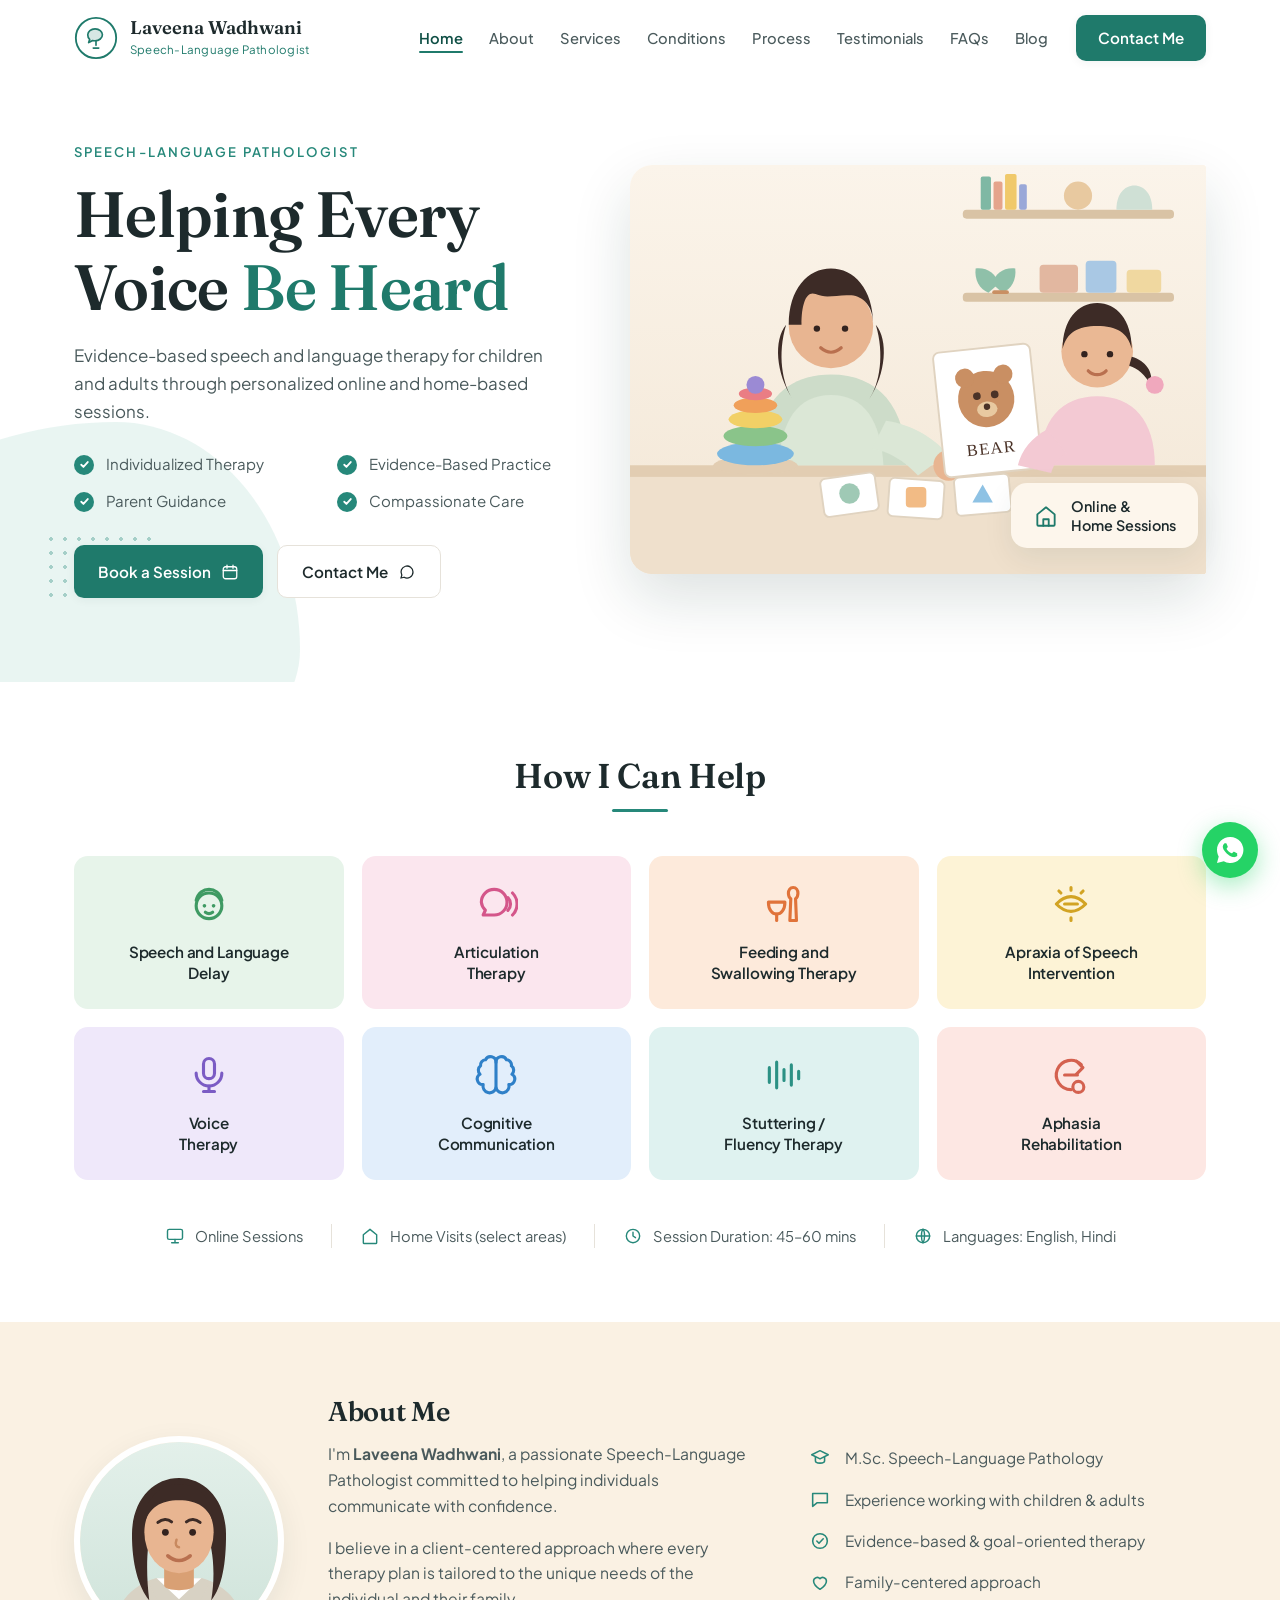
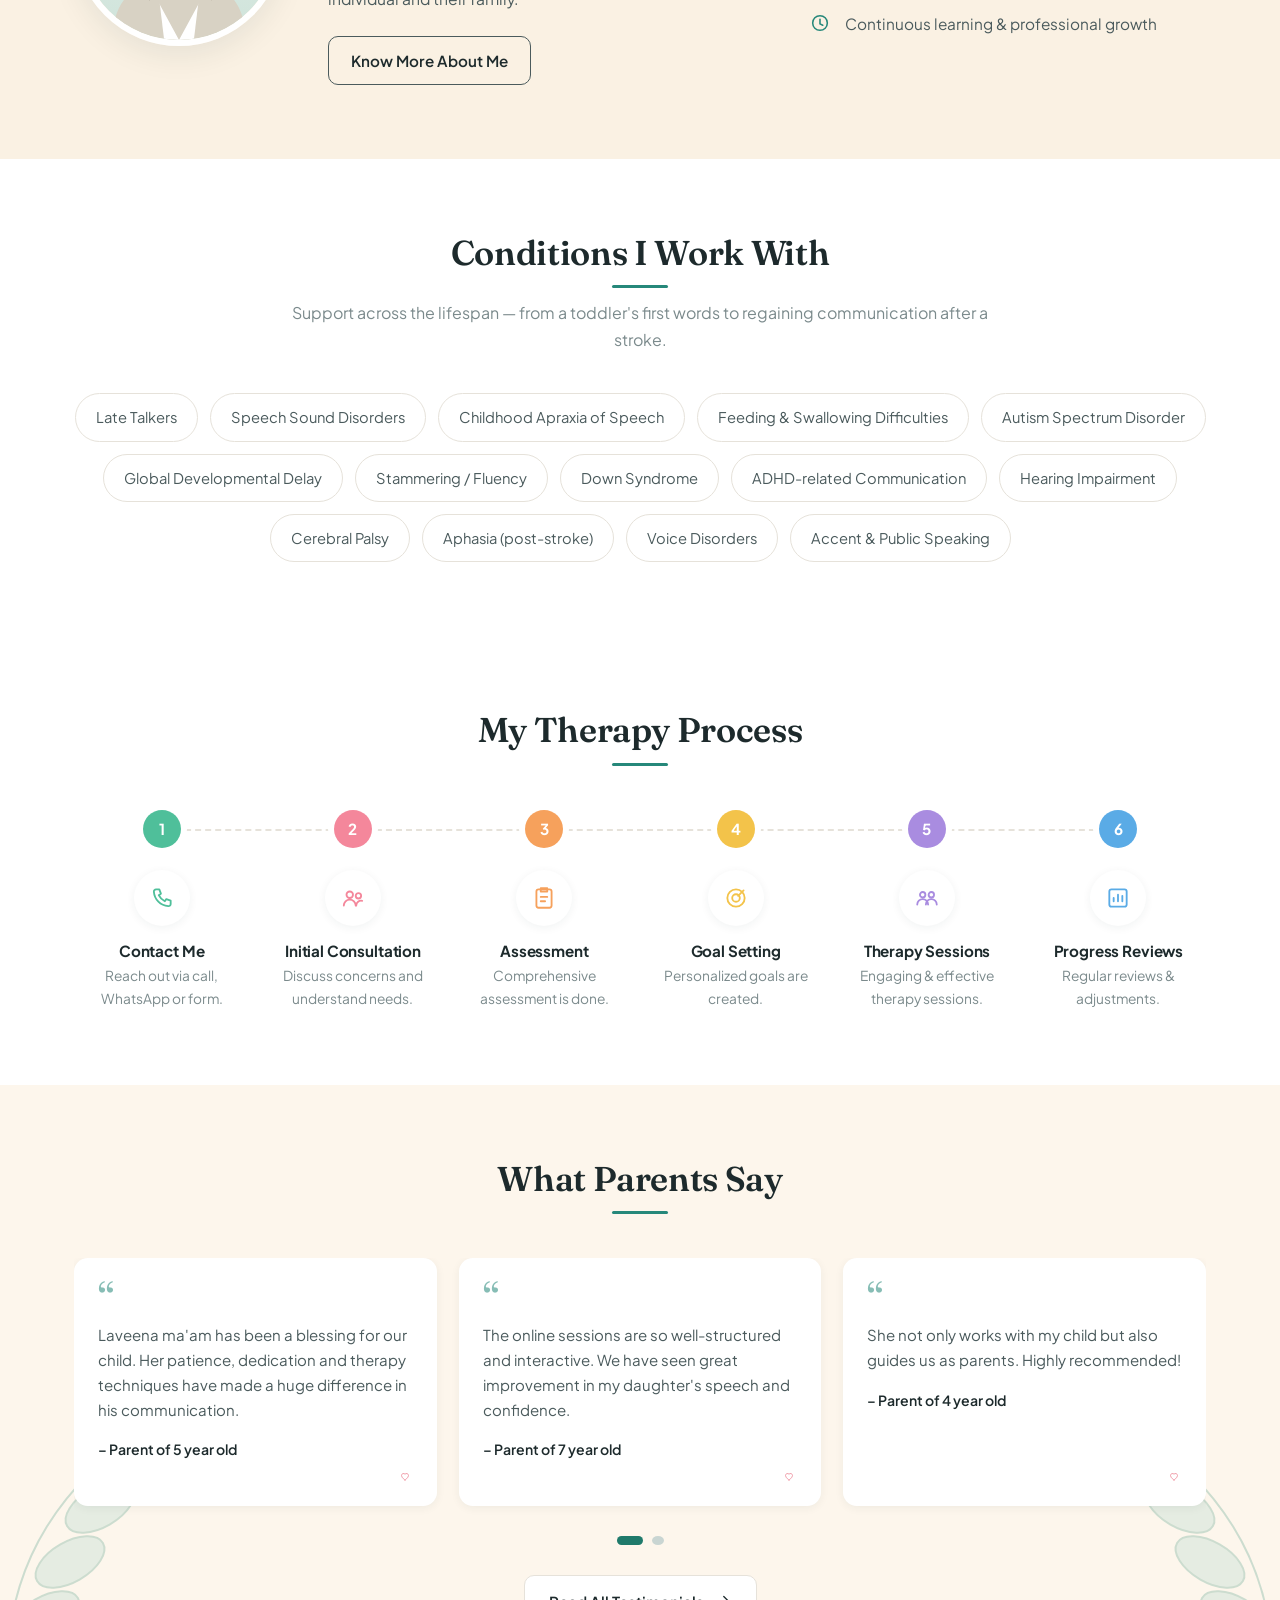
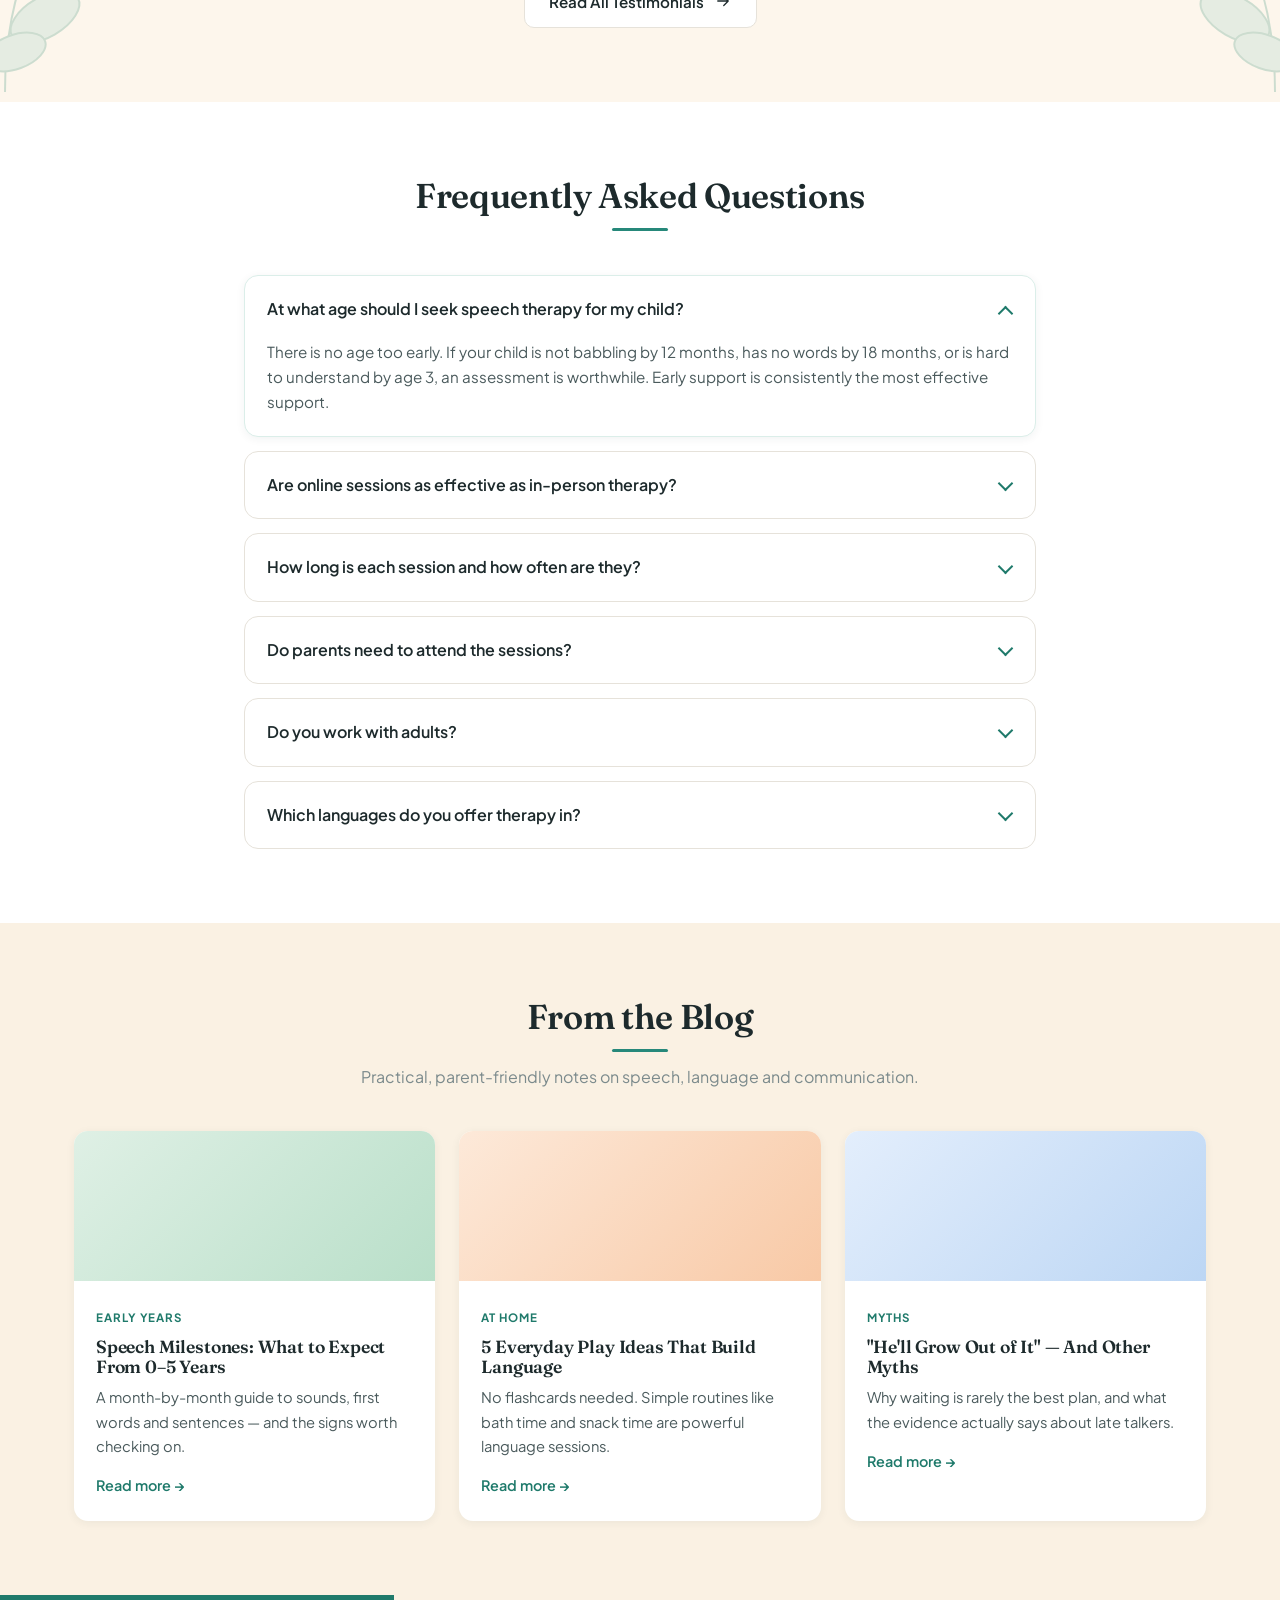
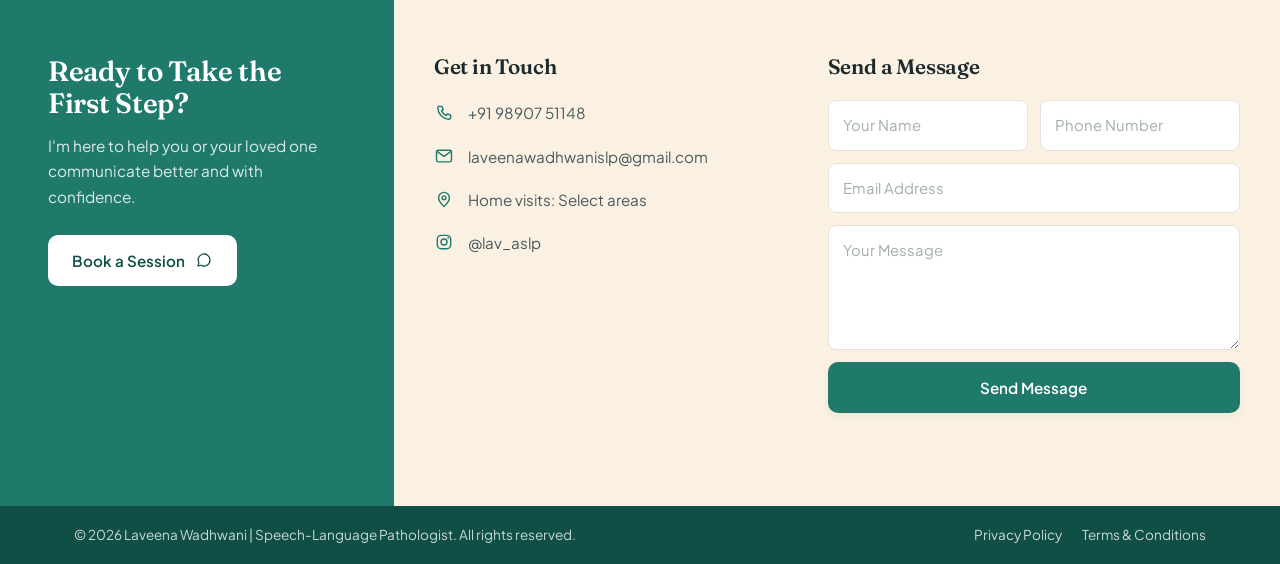
==== commit 8bbf7a4e: "Add testimonials page, expand services - testimonials.html: filterable wall of 12 stories, photo ava" ====
--- a/index.html
+++ b/index.html
@@ -134,16 +134,16 @@
 
       <article class="service-card c-peach reveal">
         <span class="service-icon">
-          <svg viewBox="0 0 24 24" aria-hidden="true"><path d="M10 3.5a1.8 1.8 0 1 1 3.6 0V5H16a1 1 0 0 1 1 1v2.4h1.5a1.8 1.8 0 1 1 0 3.6H17V15a1 1 0 0 1-1 1h-2.4v1.5a1.8 1.8 0 1 1-3.6 0V16H7a1 1 0 0 1-1-1v-2.4H4.5a1.8 1.8 0 1 1 0-3.6H6V6a1 1 0 0 1 1-1h3V3.5Z"/></svg>
-        </span>
-        <h3>Autism Spectrum<br />Support</h3>
+          <svg viewBox="0 0 24 24" aria-hidden="true"><path d="M3.5 11h9c0 4-2 6.5-4.5 6.5S3.5 15 3.5 11Z"/><path d="M8 17.5V21"/><path d="M17 3c1.6 0 2.6 1.3 2.6 3.2 0 1.4-.5 2.4-1.3 3l.5 11.8h-3.6l.5-11.8c-.8-.6-1.3-1.6-1.3-3C14.4 4.3 15.4 3 17 3Z"/></svg>
+        </span>
+        <h3>Feeding and<br />Swallowing Therapy</h3>
       </article>
 
       <article class="service-card c-yellow reveal">
         <span class="service-icon">
-          <svg viewBox="0 0 24 24" aria-hidden="true"><path d="M12 6.5C10.3 5 7.8 4.5 4 4.8v12.6c3.8-.3 6.3.2 8 1.7 1.7-1.5 4.2-2 8-1.7V4.8c-3.8-.3-6.3.2-8 1.7Z"/><path d="M12 6.5V19"/></svg>
-        </span>
-        <h3>Language<br />Therapy</h3>
+          <svg viewBox="0 0 24 24" aria-hidden="true"><path d="M4 12c2.5-2.6 5.3-4 8-4s5.5 1.4 8 4c-2.5 2.6-5.3 4-8 4s-5.5-1.4-8-4Z"/><path d="M8.5 12h7"/><path d="M12 4.5V3M6.5 6 5.4 4.9M17.5 6l1.1-1.1M12 19.5V21"/></svg>
+        </span>
+        <h3>Apraxia of Speech<br />Intervention</h3>
       </article>
 
       <article class="service-card c-lilac reveal">
@@ -158,6 +158,20 @@
           <svg viewBox="0 0 24 24" aria-hidden="true"><path d="M12 5a3 3 0 0 0-5.7-1.3A2.8 2.8 0 0 0 3.6 7a3 3 0 0 0-.3 4.6A3 3 0 0 0 5 17.2 3 3 0 0 0 12 19V5Z"/><path d="M12 5a3 3 0 0 1 5.7-1.3A2.8 2.8 0 0 1 20.4 7a3 3 0 0 1 .3 4.6A3 3 0 0 1 19 17.2 3 3 0 0 1 12 19"/></svg>
         </span>
         <h3>Cognitive<br />Communication</h3>
+      </article>
+
+      <article class="service-card c-mint reveal">
+        <span class="service-icon">
+          <svg viewBox="0 0 24 24" aria-hidden="true"><path d="M4 8v8M8 5v14M12 9v6M16 6.5v11M20 10v4"/></svg>
+        </span>
+        <h3>Stuttering /<br />Fluency Therapy</h3>
+      </article>
+
+      <article class="service-card c-coral reveal">
+        <span class="service-icon">
+          <svg viewBox="0 0 24 24" aria-hidden="true"><path d="M12 20a8 8 0 1 1 5.6-13.7"/><path d="M8.5 12h7"/><path d="M15 4.5 18.5 8 15 11.5"/><path d="M16 15.5c1.6 0 3 1.3 3 3s-1.4 3-3 3-3-1.3-3-3 1.4-3 3-3Z"/></svg>
+        </span>
+        <h3>Aphasia<br />Rehabilitation</h3>
       </article>
     </div>
 
@@ -230,6 +244,8 @@
     <div class="chip-grid">
       <span class="chip reveal">Late Talkers</span>
       <span class="chip reveal">Speech Sound Disorders</span>
+      <span class="chip reveal">Childhood Apraxia of Speech</span>
+      <span class="chip reveal">Feeding &amp; Swallowing Difficulties</span>
       <span class="chip reveal">Autism Spectrum Disorder</span>
       <span class="chip reveal">Global Developmental Delay</span>
       <span class="chip reveal">Stammering / Fluency</span>
@@ -338,6 +354,12 @@
       </div>
       <div class="dots-nav" id="dotsNav" role="tablist" aria-label="Testimonials"></div>
     </div>
+
+    <div class="see-all">
+      <a class="btn btn-ghost" href="testimonials.html">Read All Testimonials
+        <svg viewBox="0 0 24 24" aria-hidden="true"><path d="M5 12h14M13 6l6 6-6 6"/></svg>
+      </a>
+    </div>
   </div>
 </section>
 
--- a/assets/css/styles.css
+++ b/assets/css/styles.css
@@ -21,6 +21,8 @@
   --c-yellow:#fdf3d6;
   --c-lilac:#efe8fa;
   --c-blue:#e2eefb;
+  --c-mint:#dff2f0;
+  --c-coral:#fde7e3;
 
   --radius:14px;
   --radius-lg:22px;
@@ -182,7 +184,7 @@
 
 /* ---------- Services ---------- */
 .service-grid{
-  display:grid;grid-template-columns:repeat(6,1fr);gap:18px;
+  display:grid;grid-template-columns:repeat(4,1fr);gap:18px;
 }
 .service-card{
   border-radius:var(--radius);padding:26px 16px;text-align:center;
@@ -197,6 +199,8 @@
 .c-yellow{background:var(--c-yellow)} .c-yellow .service-icon{color:#d2a323}
 .c-lilac{background:var(--c-lilac)}   .c-lilac .service-icon{color:#7b5cc4}
 .c-blue{background:var(--c-blue)}     .c-blue .service-icon{color:#2f80c8}
+.c-mint{background:var(--c-mint)}     .c-mint .service-icon{color:#2b9184}
+.c-coral{background:var(--c-coral)}   .c-coral .service-icon{color:#d4614f}
 
 .info-strip{
   display:flex;flex-wrap:wrap;justify-content:center;align-items:center;
@@ -379,6 +383,57 @@
 .whatsapp-float svg{width:32px;height:32px;stroke:none}
 .whatsapp-float:hover{transform:scale(1.09)}
 
+/* ---------- Testimonials page ---------- */
+.page-hero{position:relative;overflow:hidden;background:var(--cream);padding:56px 0 52px;text-align:center}
+.page-hero .container{position:relative;z-index:1}
+.page-hero h1{font-size:clamp(2.1rem,4.2vw,3rem);margin-bottom:14px}
+.page-hero h1 em{font-style:normal;color:var(--teal-700)}
+.page-hero .lede{margin:0 auto;max-width:56ch}
+.crumbs{font-size:.85rem;color:var(--muted);margin-bottom:18px}
+.crumbs a:hover{color:var(--teal-700);text-decoration:underline}
+.crumbs span[aria-hidden]{margin:0 6px;opacity:.5}
+
+.filters{display:flex;flex-wrap:wrap;justify-content:center;gap:10px;margin-bottom:18px}
+.filter{
+  padding:9px 18px;border-radius:999px;border:1px solid var(--line);background:#fff;
+  font-size:.88rem;font-weight:500;color:var(--ink-2);
+  transition:background .2s ease,color .2s ease,border-color .2s ease,transform .2s ease;
+}
+.filter:hover{border-color:var(--teal-600);color:var(--teal-900);transform:translateY(-2px)}
+.filter.is-on{background:var(--teal-700);border-color:var(--teal-700);color:#fff}
+.wall-count{text-align:center;color:var(--muted);font-size:.86rem;margin-bottom:30px}
+.wall-empty{text-align:center;color:var(--muted);padding:40px 0}
+
+.wall{columns:3;column-gap:22px}
+.t-card{
+  break-inside:avoid;margin:0 0 22px;
+  background:#fff;border:1px solid var(--line);border-radius:var(--radius);
+  padding:24px 22px;box-shadow:var(--shadow-sm);
+  transition:transform .25s ease,box-shadow .25s ease;
+}
+.t-card:hover{transform:translateY(-4px);box-shadow:var(--shadow)}
+.t-card.is-hidden{display:none}
+.t-head{display:flex;align-items:center;gap:14px;margin-bottom:14px}
+.t-avatar{
+  width:52px;height:52px;border-radius:50%;object-fit:cover;flex:none;
+  background:var(--teal-100);
+}
+.t-avatar.fallback{
+  display:grid;place-items:center;
+  font-family:var(--font-body);font-weight:700;font-size:1rem;
+  color:var(--teal-900);background:var(--teal-100);
+}
+.t-card figcaption{font-weight:700;font-size:.98rem;line-height:1.3}
+.t-meta{display:block;font-size:.8rem;color:var(--muted)}
+.t-card blockquote{
+  margin:0 0 14px;font-size:.94rem;color:var(--ink-2);
+  padding-left:16px;border-left:3px solid var(--teal-100);
+}
+.t-stars{color:#f0b429;font-size:.9rem;letter-spacing:2px}
+
+.see-all{text-align:center;margin-top:30px}
+.contact-grid.two-up{grid-template-columns:1fr 1fr}
+
 /* ---------- Reveal animation ---------- */
 .reveal{opacity:0;transform:translateY(22px);transition:opacity .6s ease,transform .6s ease}
 .reveal.visible{opacity:1;transform:none}
@@ -395,6 +450,8 @@
   .about-points{grid-column:1/-1}
   .contact-grid{grid-template-columns:1fr 1fr}
   .contact-cta{grid-column:1/-1;padding:48px 40px}
+  .contact-grid.two-up .contact-cta{grid-column:auto}
+  .wall{columns:2}
 }
 
 @media (max-width:900px){
@@ -432,8 +489,11 @@
   .info-strip{flex-direction:column;align-items:flex-start;gap:14px;max-width:340px;margin-inline:auto}
   .info-strip li{padding:0}
   .info-strip li + li{border-left:0}
-  .contact-grid{grid-template-columns:1fr}
+  .contact-grid,.contact-grid.two-up{grid-template-columns:1fr}
   .contact-cta,.contact-details,.contact-form-wrap{padding:42px 24px}
+  .wall{columns:1}
+  .filters{gap:8px}
+  .filter{padding:8px 14px;font-size:.84rem}
   .footer-inner{flex-direction:column;text-align:center}
 }
 
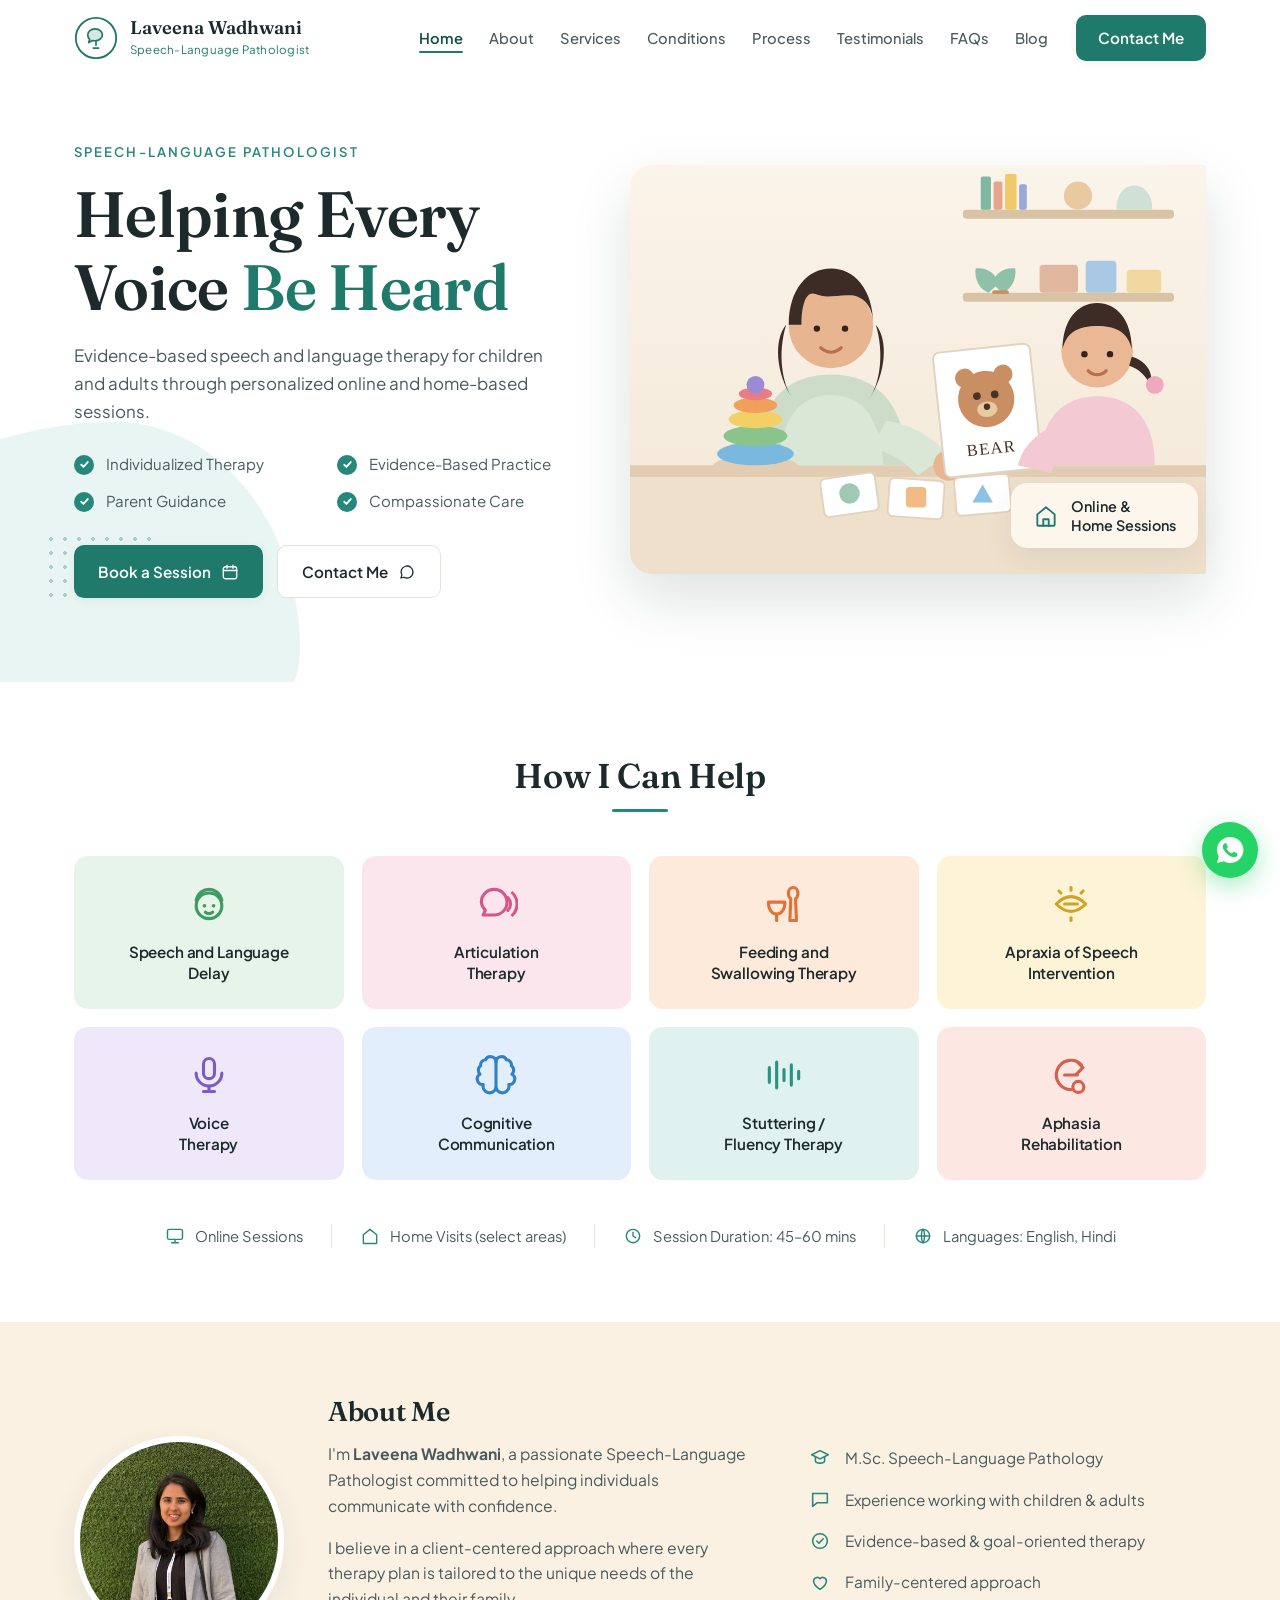
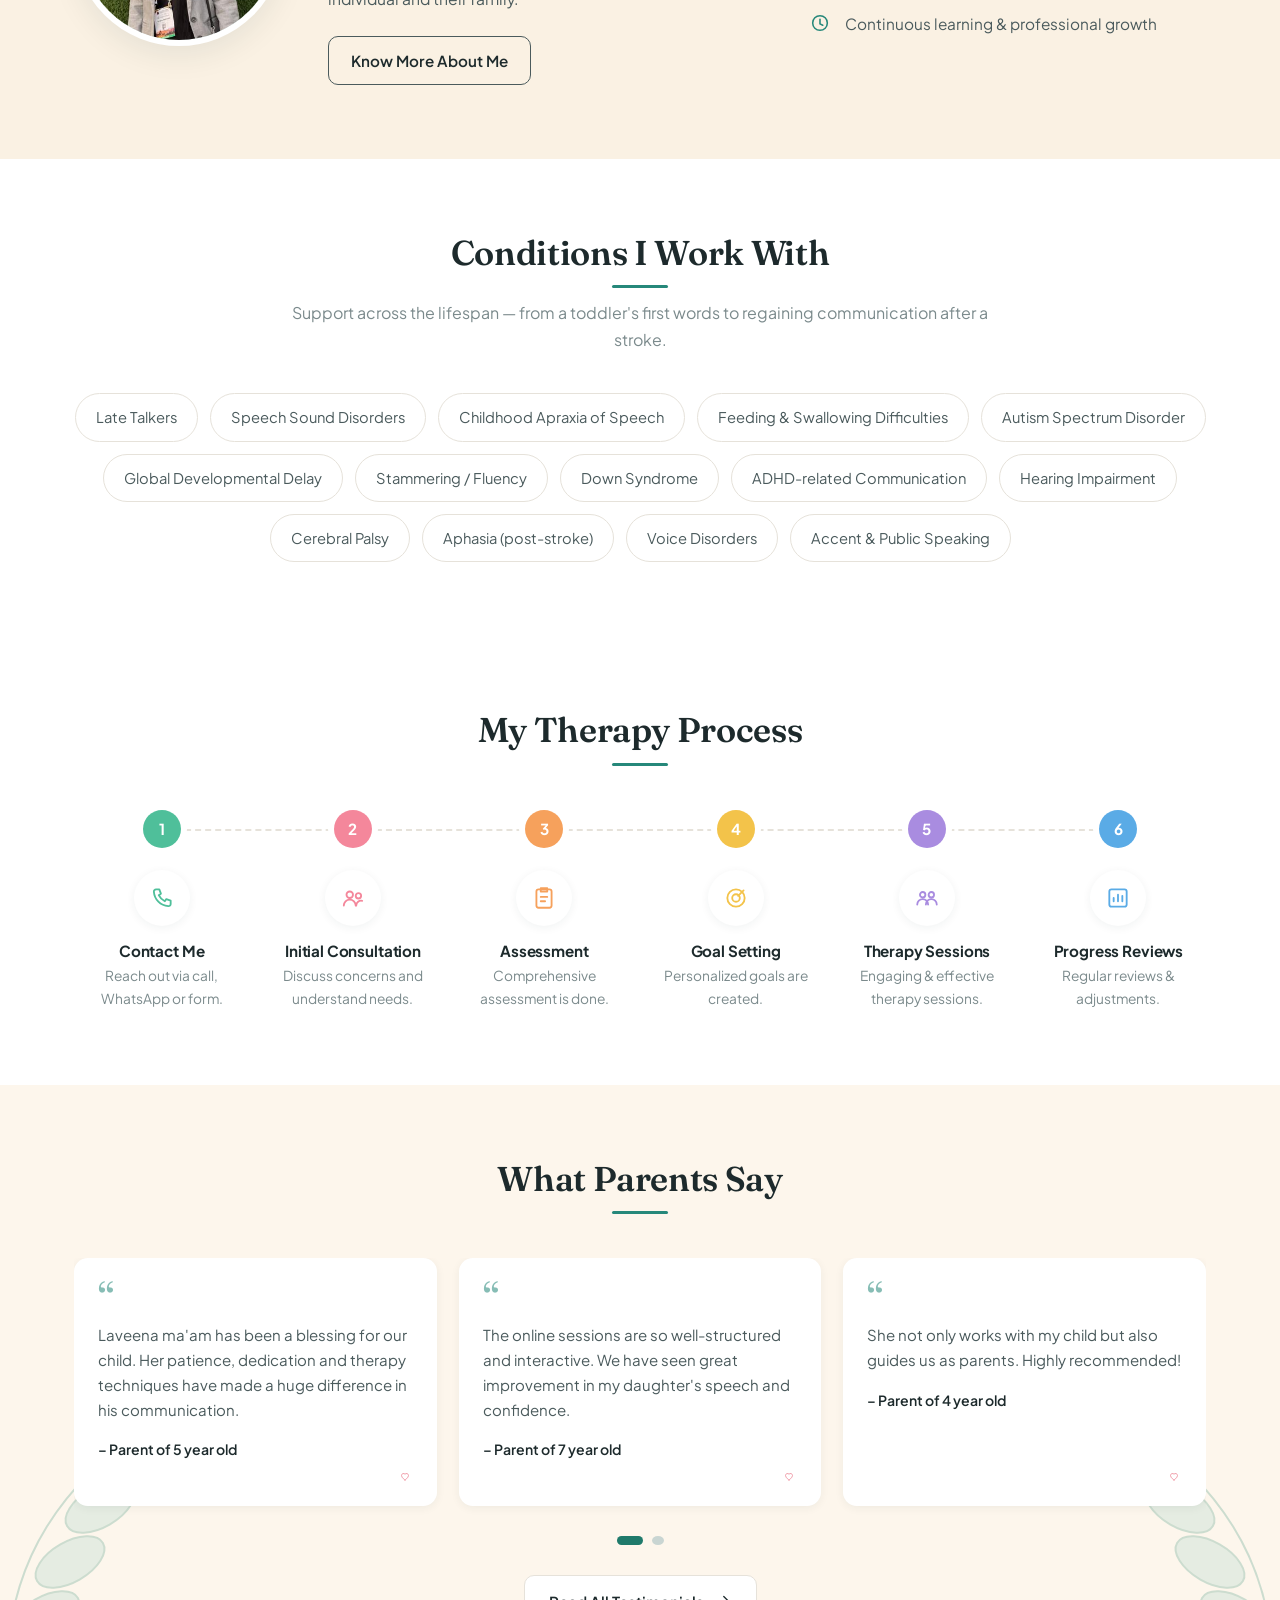
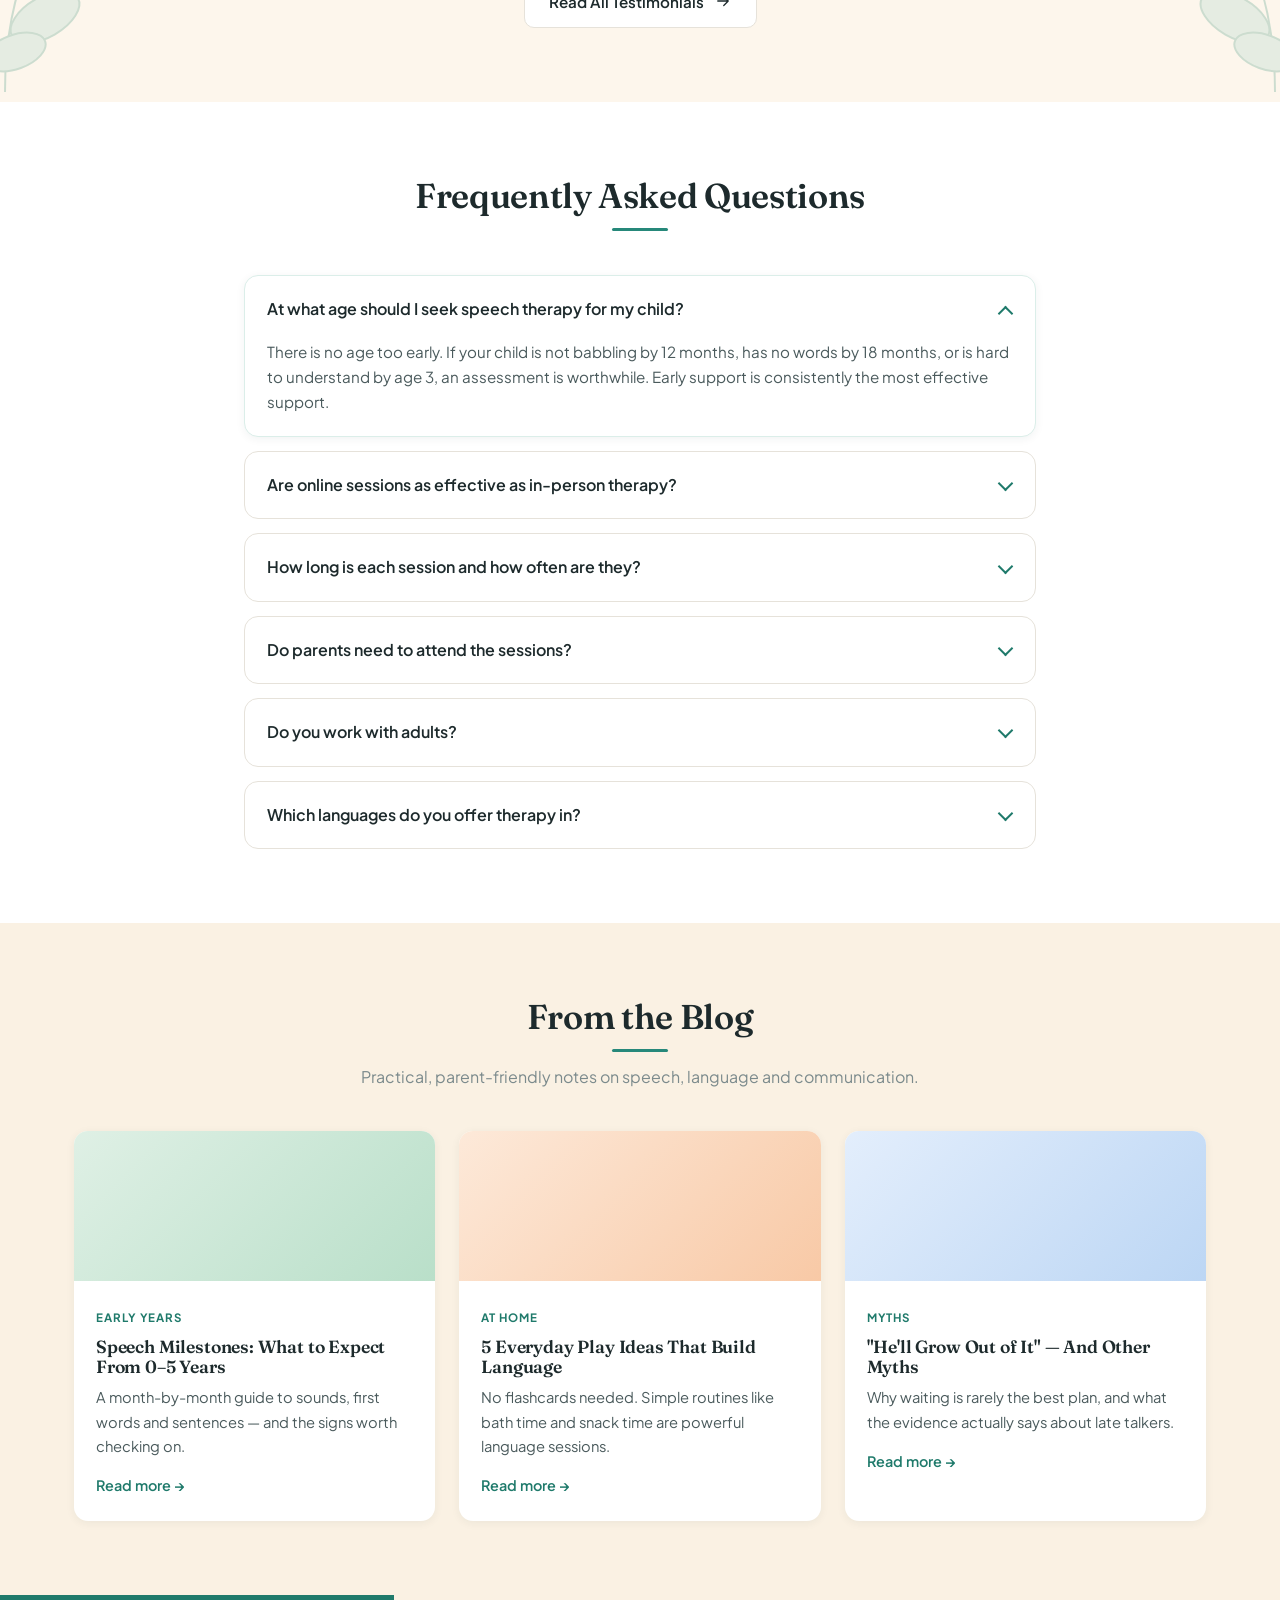
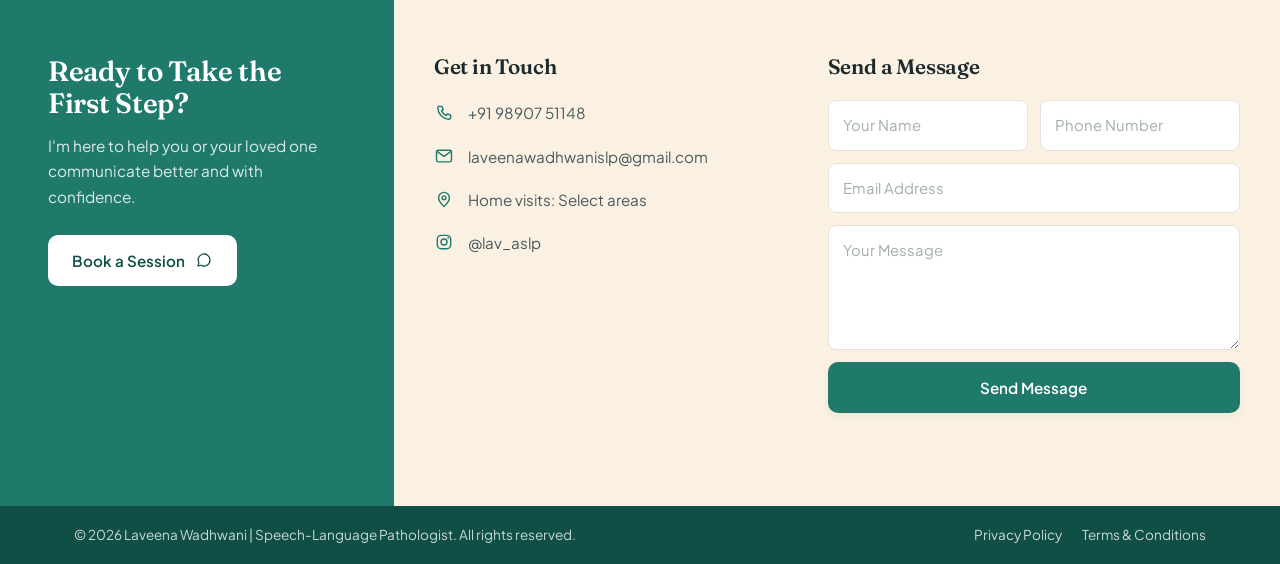
==== commit c40e3c4d: "Use real portrait photo in About circle Full-length source framed on the face via a percentage-based" ====
--- a/index.html
+++ b/index.html
@@ -200,7 +200,7 @@
 <section class="section about" id="about">
   <div class="container about-inner">
     <div class="about-photo reveal">
-      <img src="assets/img/portrait.svg" alt="Portrait of Laveena Wadhwani" width="320" height="320" />
+      <img src="assets/img/portrait.jpg" alt="Laveena Wadhwani, Speech-Language Pathologist" width="960" height="1280" />
     </div>
 
     <div class="about-copy reveal">
--- a/assets/css/styles.css
+++ b/assets/css/styles.css
@@ -215,9 +215,21 @@
 .about-inner{
   display:grid;grid-template-columns:auto 1.1fr 1fr;gap:44px;align-items:center;
 }
+/* Circular crop framed on the face.
+   The source is a full-length 960x1280 photo; the window below shows
+   source px x:305-665, y:430-790 (head and shoulders, face centred).
+   Percentages, so the framing holds at any circle size.
+   Re-crop for a different photo: window = 210 / (source crop width). */
+.about-photo{
+  width:210px;height:210px;flex:none;position:relative;
+  border-radius:50%;overflow:hidden;
+  border:6px solid #fff;box-shadow:var(--shadow);
+  background:var(--teal-100);
+}
 .about-photo img{
-  width:210px;height:210px;border-radius:50%;object-fit:cover;
-  border:6px solid #fff;box-shadow:var(--shadow);
+  position:absolute;max-width:none;
+  width:266.7%;height:auto;
+  left:-84.8%;top:-119.5%;
 }
 .about-copy h2{font-size:1.7rem}
 .about-copy p{color:var(--ink-2);font-size:.98rem}
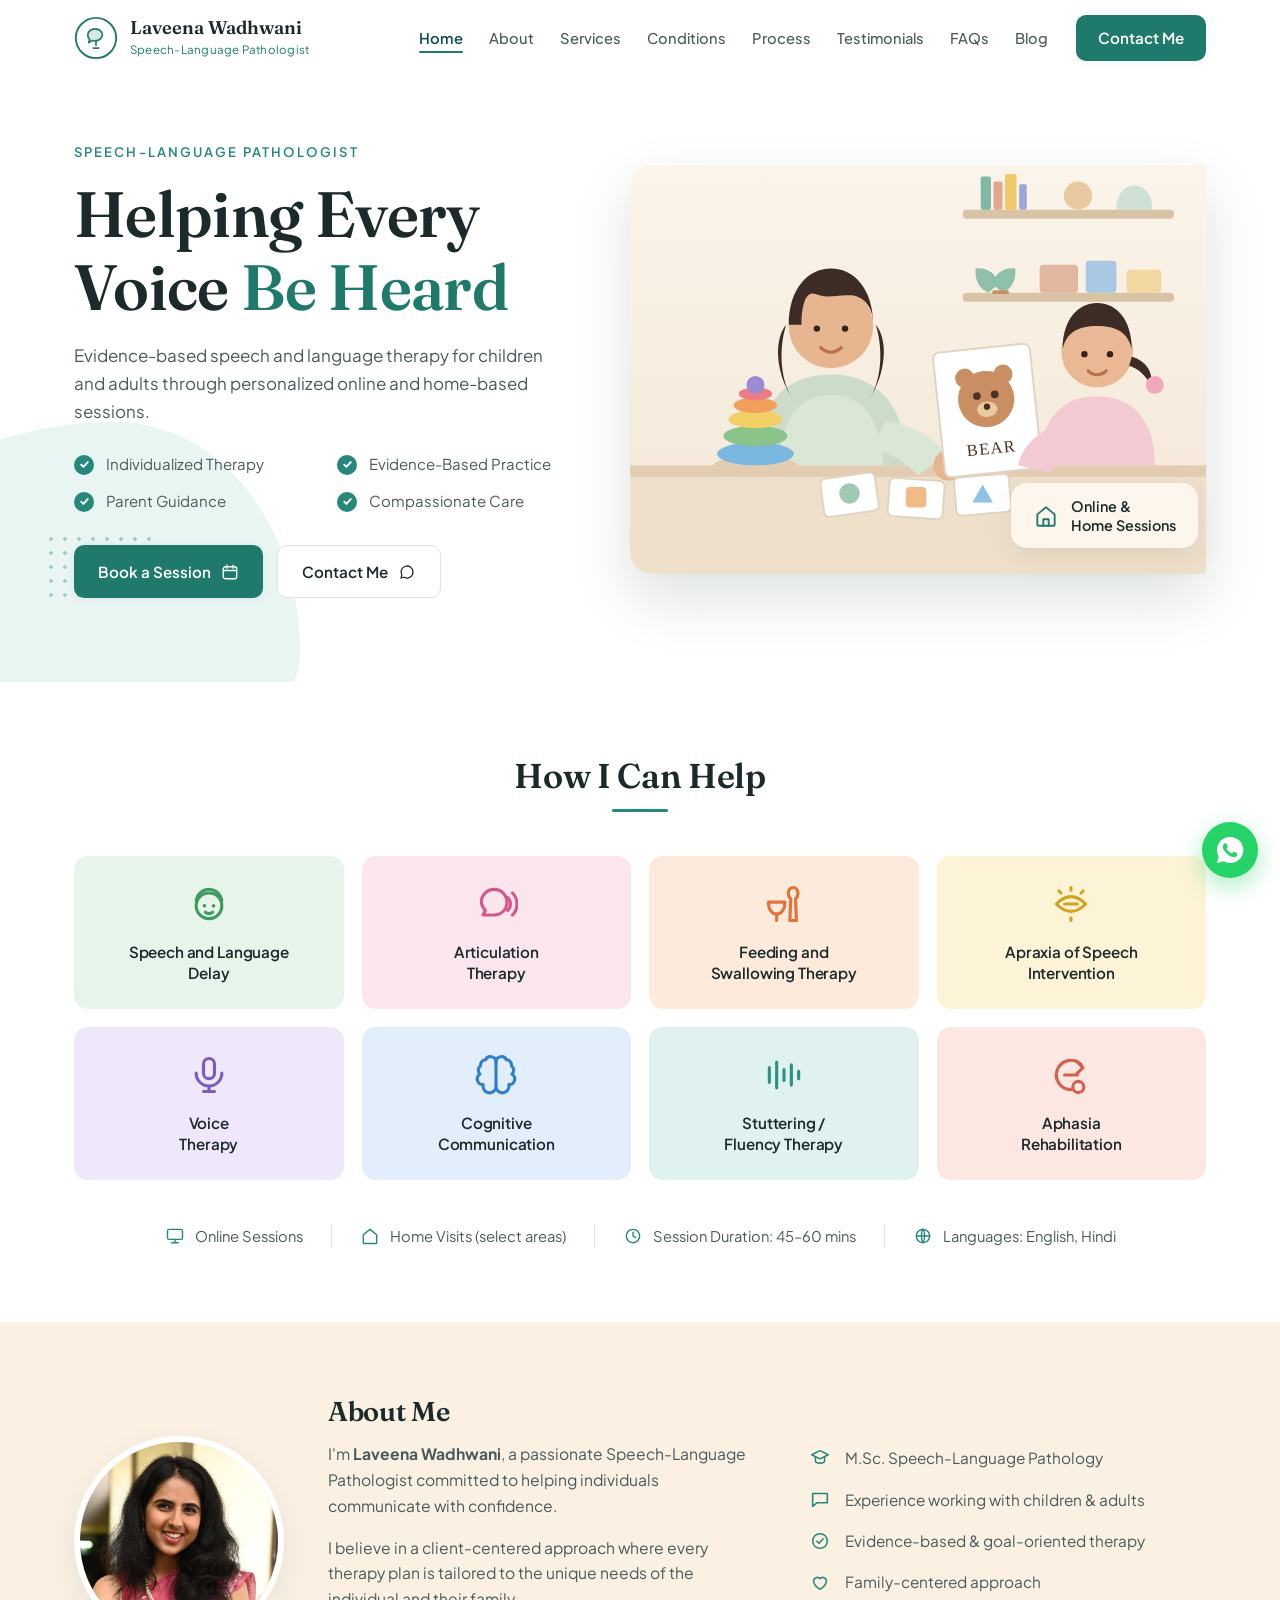
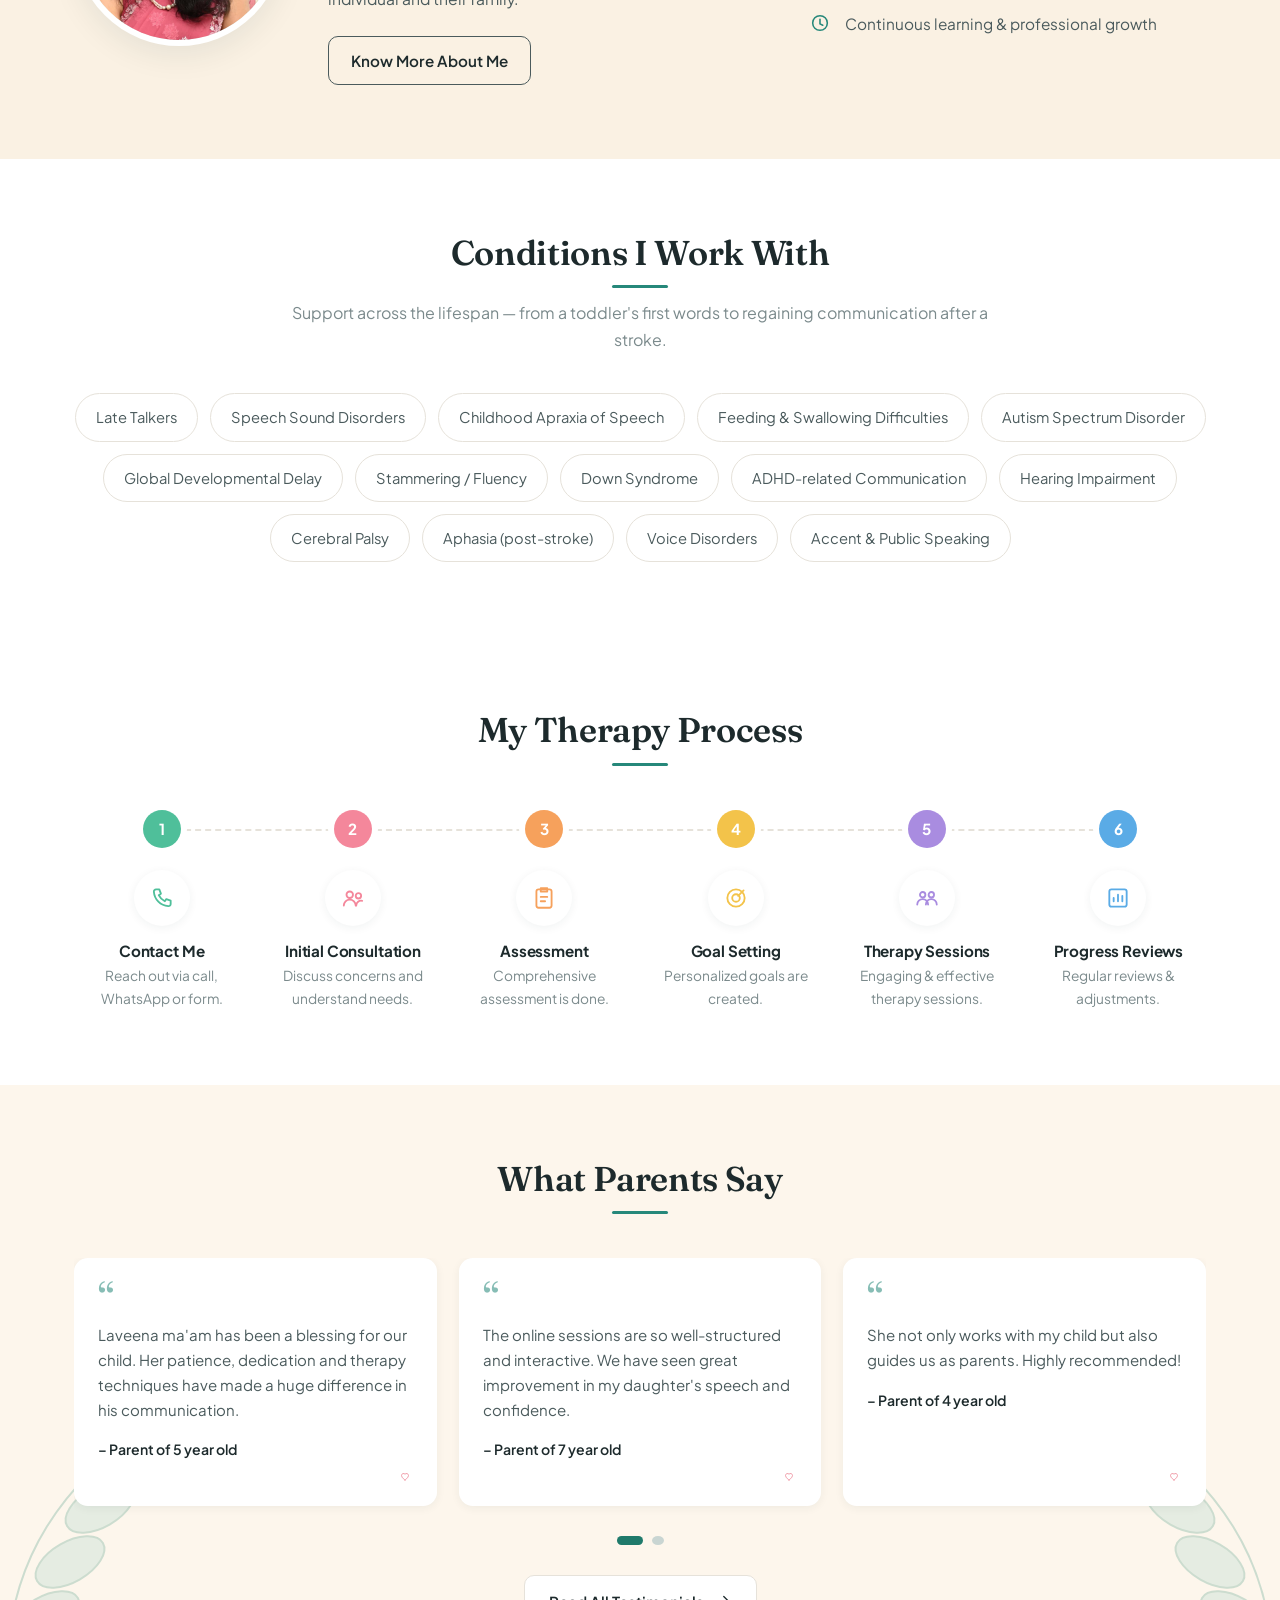
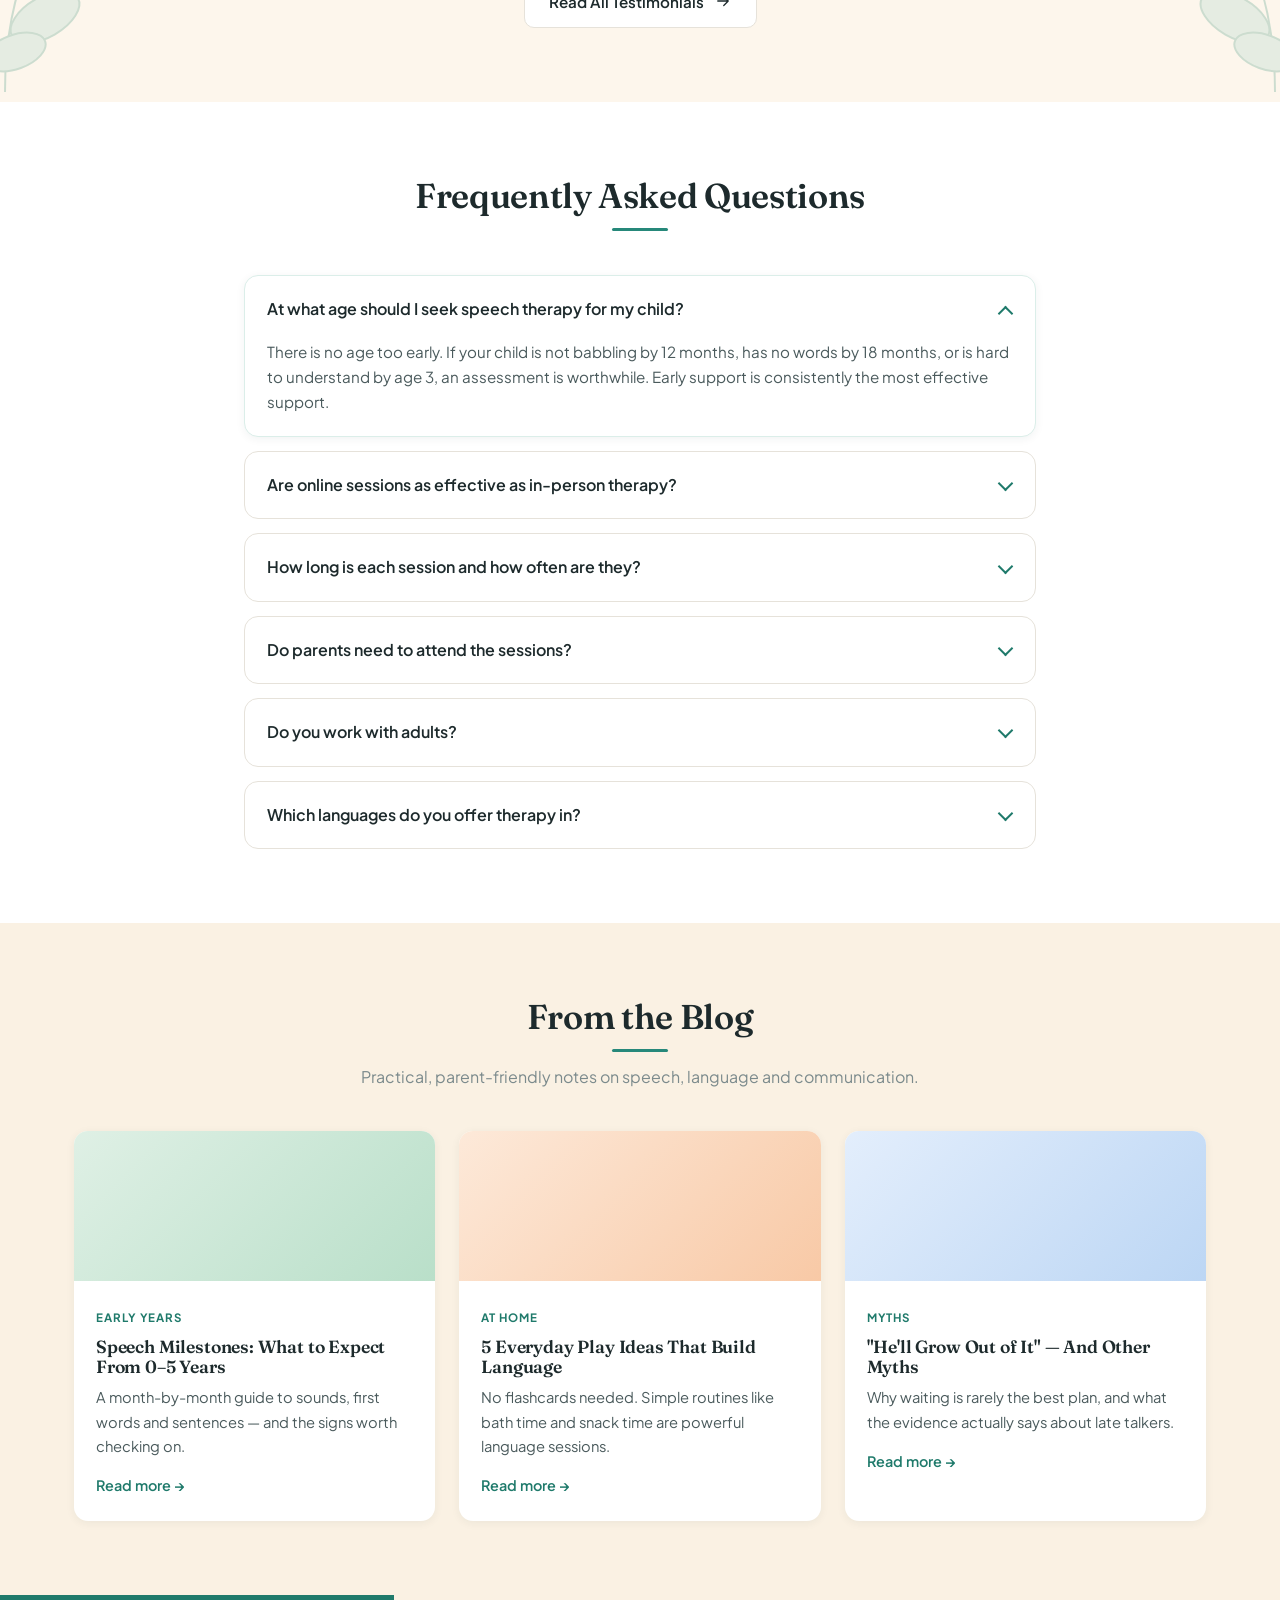
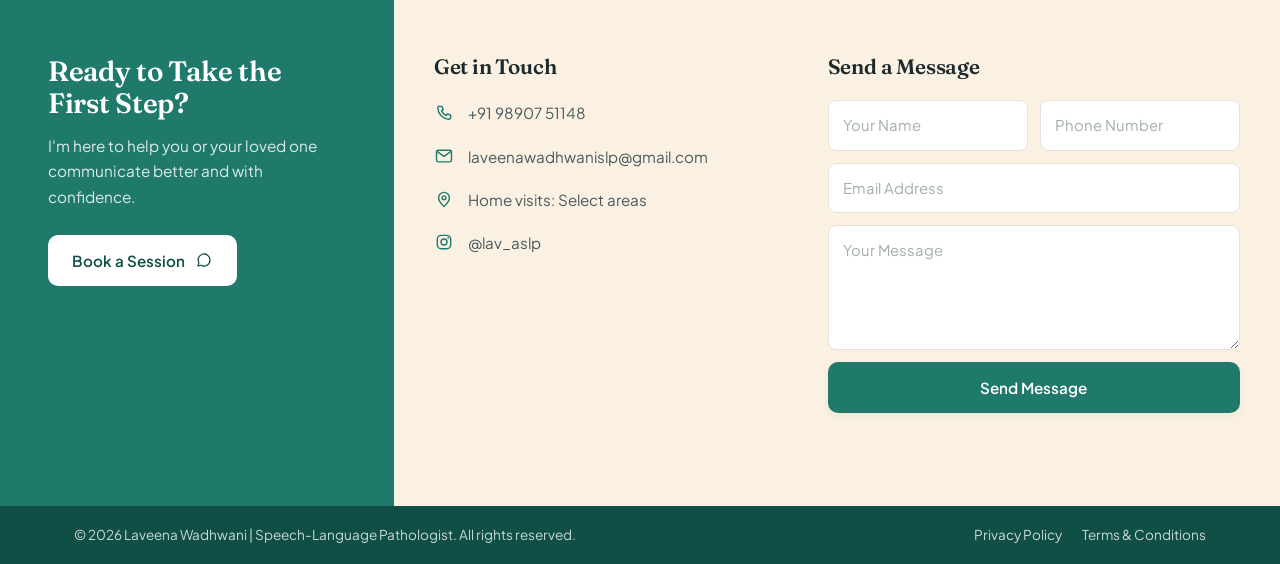
==== commit 4f44e927: "Swap in new portrait photo, reframe circular crop Co-Authored-By: Claude Opus 5 <noreply@anthropic.c" ====
--- a/index.html
+++ b/index.html
@@ -200,7 +200,7 @@
 <section class="section about" id="about">
   <div class="container about-inner">
     <div class="about-photo reveal">
-      <img src="assets/img/portrait.jpg" alt="Laveena Wadhwani, Speech-Language Pathologist" width="960" height="1280" />
+      <img src="assets/img/portrait.jpg" alt="Laveena Wadhwani, Speech-Language Pathologist" width="1624" height="1757" />
     </div>
 
     <div class="about-copy reveal">
--- a/assets/css/styles.css
+++ b/assets/css/styles.css
@@ -216,10 +216,13 @@
   display:grid;grid-template-columns:auto 1.1fr 1fr;gap:44px;align-items:center;
 }
 /* Circular crop framed on the face.
-   The source is a full-length 960x1280 photo; the window below shows
-   source px x:305-665, y:430-790 (head and shoulders, face centred).
-   Percentages, so the framing holds at any circle size.
-   Re-crop for a different photo: window = 210 / (source crop width). */
+   Source is a 1624x1757 portrait; the window below shows source px
+   x:305-1455, y:49-1199 — head and shoulders, face centred, eyes at
+   about a third from the top. Percentages, so the framing holds at
+   any circle size.
+   Re-crop for a new photo: scale = 210 / crop_width_px;
+   width% = source_width * scale / 210; left% = -crop_x * scale / 210;
+   top% = -crop_y * scale / 210. */
 .about-photo{
   width:210px;height:210px;flex:none;position:relative;
   border-radius:50%;overflow:hidden;
@@ -228,8 +231,8 @@
 }
 .about-photo img{
   position:absolute;max-width:none;
-  width:266.7%;height:auto;
-  left:-84.8%;top:-119.5%;
+  width:141.2%;height:auto;
+  left:-26.5%;top:-4.3%;
 }
 .about-copy h2{font-size:1.7rem}
 .about-copy p{color:var(--ink-2);font-size:.98rem}
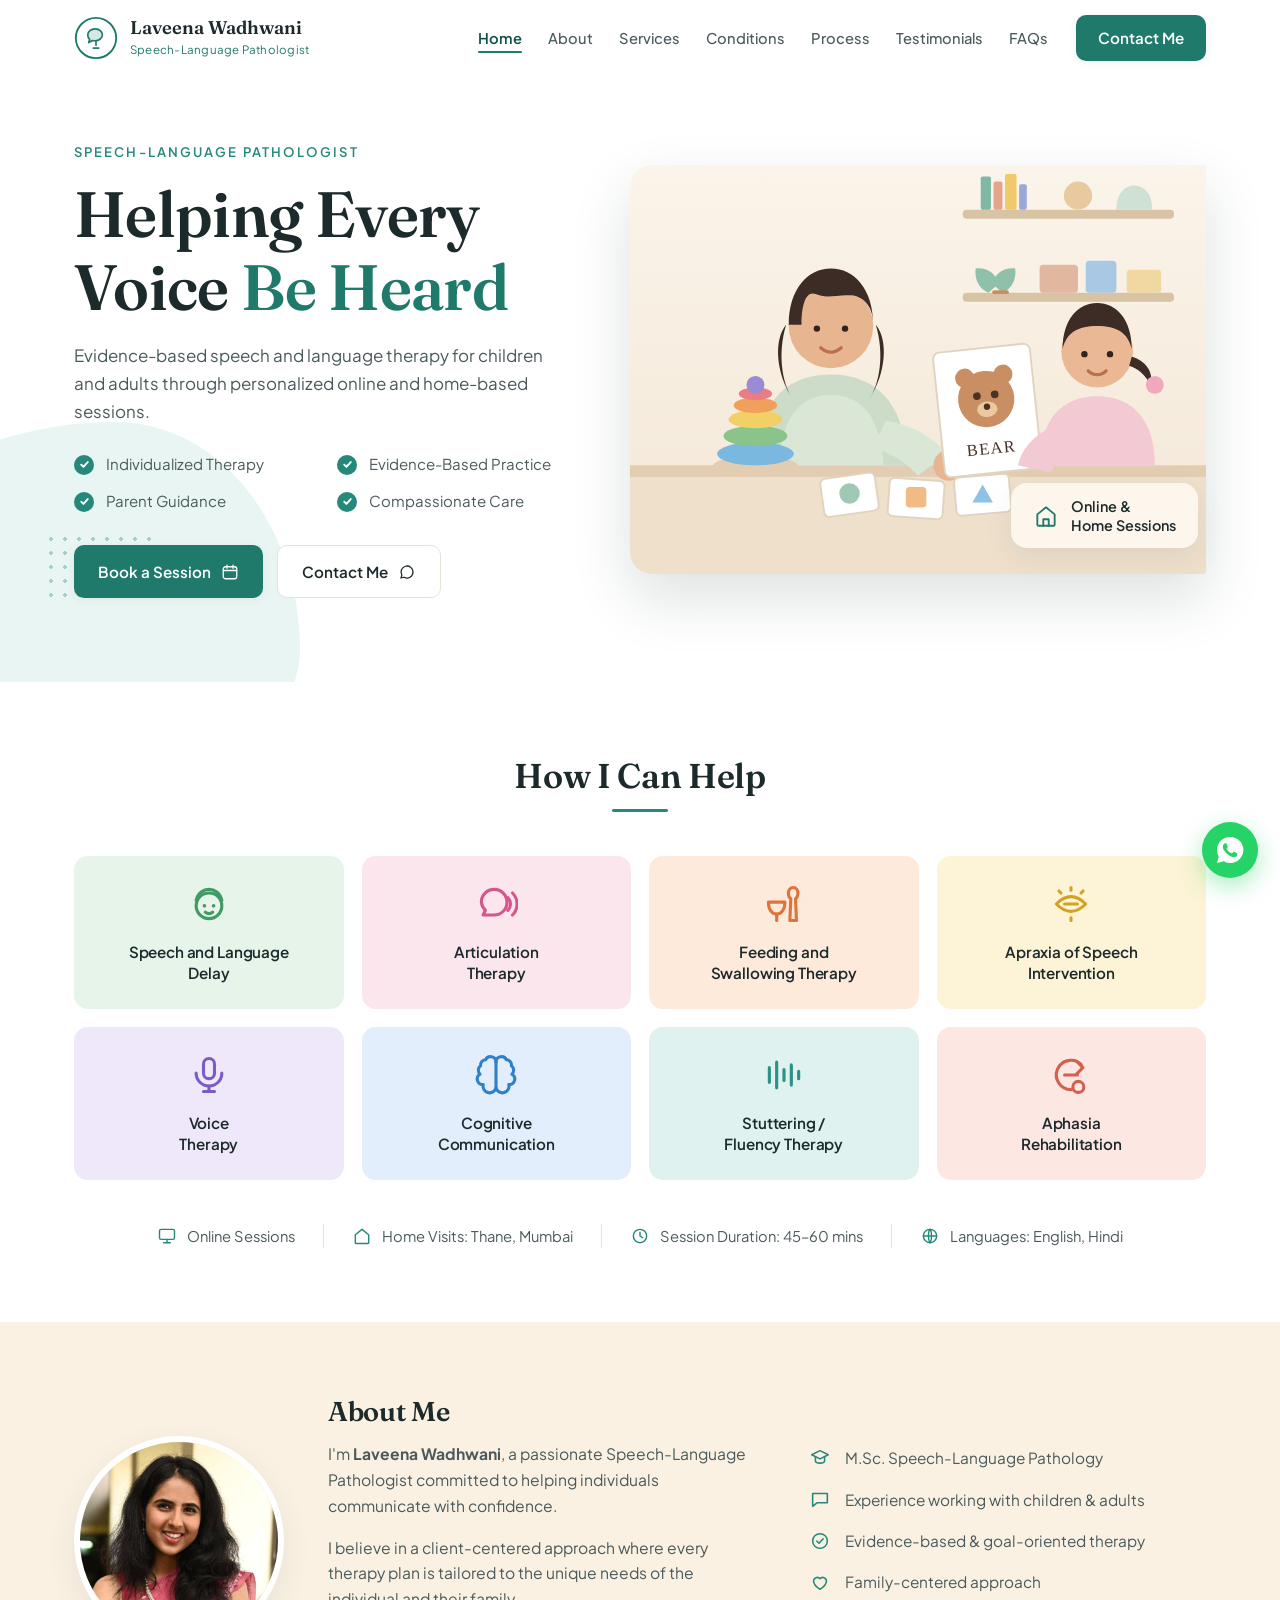
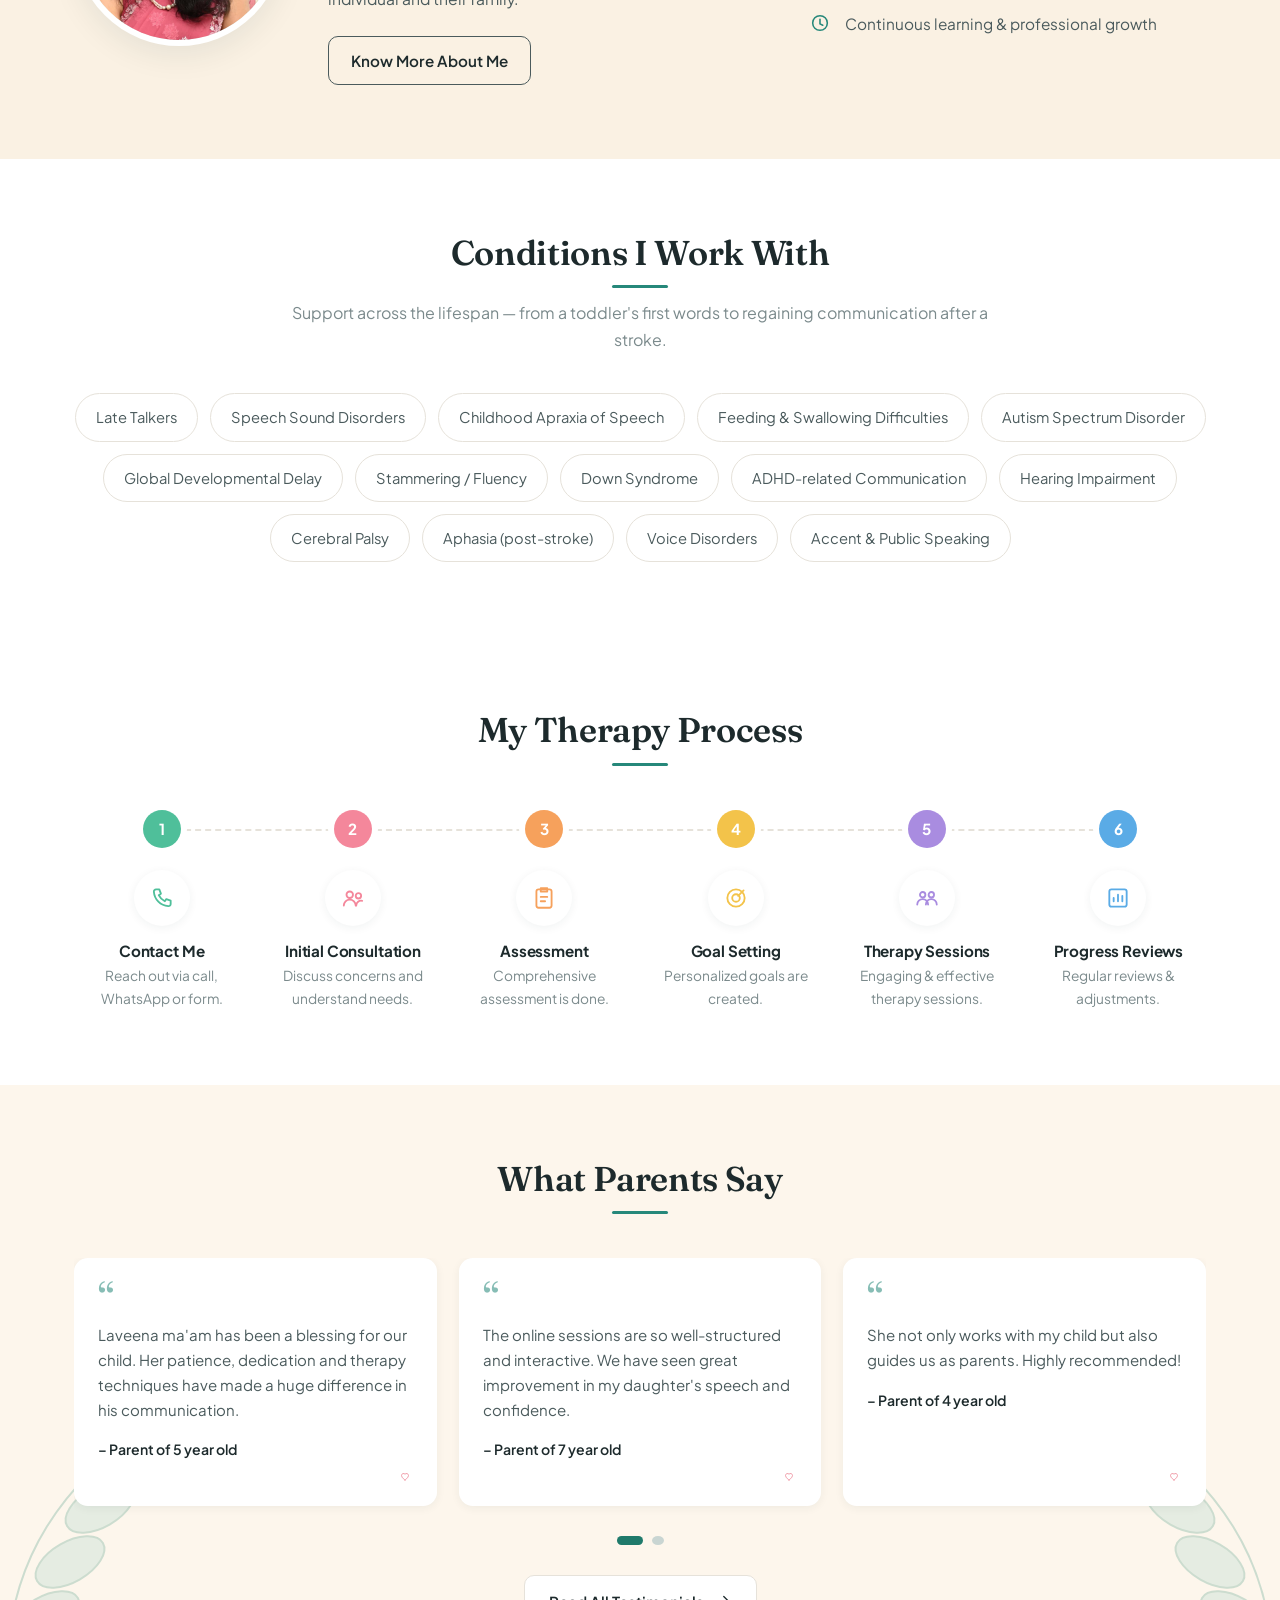
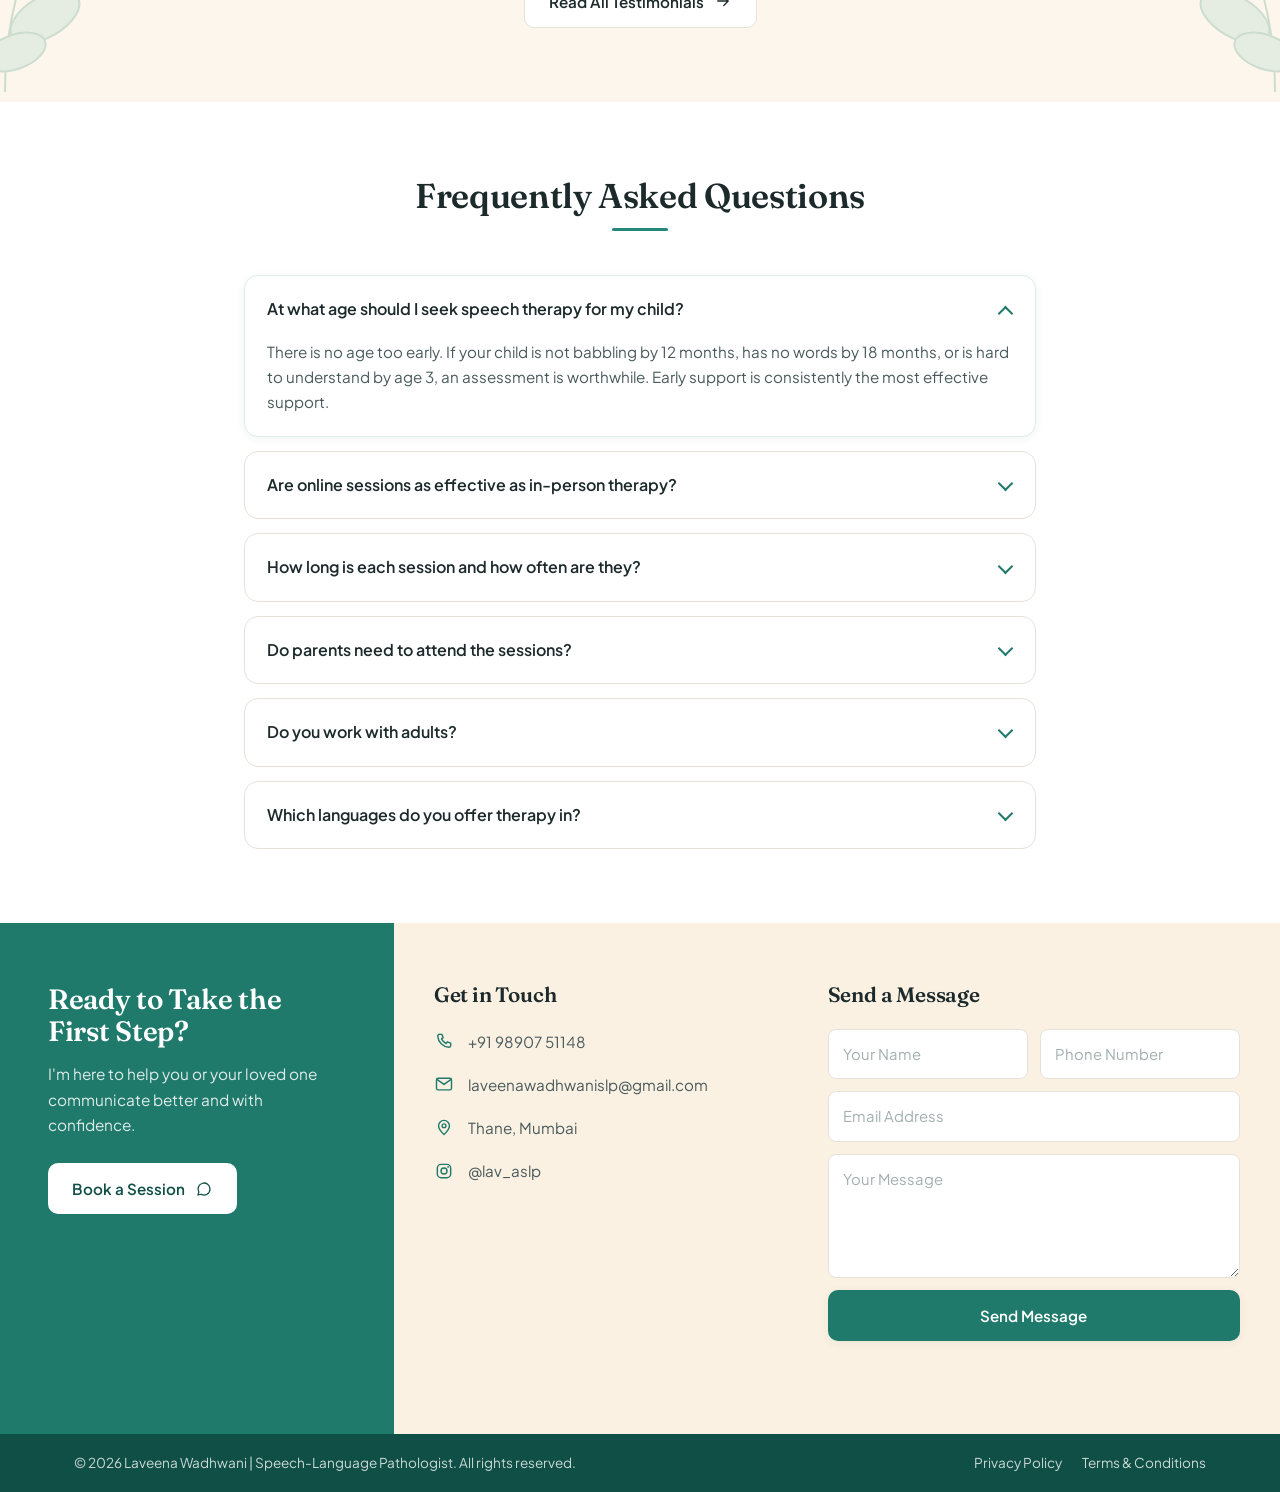
==== commit e0387912: "Remove blog section, set service area to Thane, Mumbai Co-Authored-By: Claude Opus 5 <noreply@anthro" ====
--- a/index.html
+++ b/index.html
@@ -27,6 +27,8 @@
   "telephone": "+91-98907-51148",
   "email": "laveenawadhwanislp@gmail.com",
   "availableLanguage": ["English", "Hindi"],
+  "areaServed": { "@type": "City", "name": "Thane, Mumbai" },
+  "address": { "@type": "PostalAddress", "addressLocality": "Thane", "addressRegion": "Maharashtra", "addressCountry": "IN" },
   "medicalSpecialty": "SpeechPathology"
 }
 </script>
@@ -62,7 +64,6 @@
         <li><a href="#process">Process</a></li>
         <li><a href="#testimonials">Testimonials</a></li>
         <li><a href="#faqs">FAQs</a></li>
-        <li><a href="#blog">Blog</a></li>
       </ul>
       <a class="btn btn-primary nav-cta" href="#contact">Contact Me</a>
     </nav>
@@ -182,7 +183,7 @@
       </li>
       <li>
         <svg viewBox="0 0 24 24" aria-hidden="true"><path d="M4 10.5 12 4l8 6.5V20a1 1 0 0 1-1 1H5a1 1 0 0 1-1-1v-9.5Z"/></svg>
-        Home Visits (select areas)
+        Home Visits: Thane, Mumbai
       </li>
       <li>
         <svg viewBox="0 0 24 24" aria-hidden="true"><circle cx="12" cy="12" r="8"/><path d="M12 7.5V12l3 2"/></svg>
@@ -397,46 +398,6 @@
   </div>
 </section>
 
-<!-- ============ BLOG ============ -->
-<section class="section blog" id="blog">
-  <div class="container">
-    <h2 class="section-title">From the Blog</h2>
-    <p class="section-sub">Practical, parent-friendly notes on speech, language and communication.</p>
-
-    <div class="post-grid">
-      <article class="post reveal">
-        <span class="post-thumb t-green" aria-hidden="true"></span>
-        <div class="post-body">
-          <span class="post-tag">Early Years</span>
-          <h3>Speech Milestones: What to Expect From 0–5 Years</h3>
-          <p>A month-by-month guide to sounds, first words and sentences — and the signs worth checking on.</p>
-          <a href="#contact" class="post-link">Read more →</a>
-        </div>
-      </article>
-
-      <article class="post reveal">
-        <span class="post-thumb t-peach" aria-hidden="true"></span>
-        <div class="post-body">
-          <span class="post-tag">At Home</span>
-          <h3>5 Everyday Play Ideas That Build Language</h3>
-          <p>No flashcards needed. Simple routines like bath time and snack time are powerful language sessions.</p>
-          <a href="#contact" class="post-link">Read more →</a>
-        </div>
-      </article>
-
-      <article class="post reveal">
-        <span class="post-thumb t-blue" aria-hidden="true"></span>
-        <div class="post-body">
-          <span class="post-tag">Myths</span>
-          <h3>"He'll Grow Out of It" — And Other Myths</h3>
-          <p>Why waiting is rarely the best plan, and what the evidence actually says about late talkers.</p>
-          <a href="#contact" class="post-link">Read more →</a>
-        </div>
-      </article>
-    </div>
-  </div>
-</section>
-
 <!-- ============ CONTACT ============ -->
 <section class="contact" id="contact">
   <div class="contact-grid">
@@ -461,7 +422,7 @@
         </li>
         <li>
           <svg viewBox="0 0 24 24" aria-hidden="true"><path d="M12 21s6.5-6 6.5-10.5a6.5 6.5 0 1 0-13 0C5.5 15 12 21 12 21Z"/><circle cx="12" cy="10.5" r="2.3"/></svg>
-          <span>Home visits: Select areas</span>
+          <span>Thane, Mumbai</span>
         </li>
         <li>
           <svg viewBox="0 0 24 24" aria-hidden="true"><rect x="4" y="4" width="16" height="16" rx="4.5"/><circle cx="12" cy="12" r="3.6"/><circle cx="16.9" cy="7.1" r="1.05" fill="currentColor" stroke="none"/></svg>
--- a/assets/css/styles.css
+++ b/assets/css/styles.css
@@ -326,28 +326,6 @@
 }
 .faq[open] summary::after{transform:rotate(-135deg);margin-top:-2px}
 .faq p{margin:0 0 18px;color:var(--ink-2);font-size:.95rem}
-
-/* ---------- Blog ---------- */
-.blog{background:var(--cream-2)}
-.post-grid{display:grid;grid-template-columns:repeat(3,1fr);gap:24px}
-.post{
-  background:#fff;border-radius:var(--radius);overflow:hidden;
-  box-shadow:var(--shadow-sm);transition:transform .25s ease,box-shadow .25s ease;
-}
-.post:hover{transform:translateY(-6px);box-shadow:var(--shadow)}
-.post-thumb{display:block;height:150px}
-.t-green{background:linear-gradient(135deg,#dff0e5,#b9dfc9)}
-.t-peach{background:linear-gradient(135deg,#fde9d9,#f8c9a6)}
-.t-blue{background:linear-gradient(135deg,#e3eefc,#bcd6f4)}
-.post-body{padding:22px}
-.post-tag{
-  display:inline-block;font-size:.72rem;font-weight:700;letter-spacing:.08em;
-  text-transform:uppercase;color:var(--teal-700);margin-bottom:10px;
-}
-.post h3{font-size:1.1rem;margin-bottom:8px}
-.post p{font-size:.92rem;color:var(--ink-2);margin-bottom:14px}
-.post-link{font-weight:600;font-size:.9rem;color:var(--teal-700)}
-.post-link:hover{text-decoration:underline}
 
 /* ---------- Contact ---------- */
 .contact{display:block}
@@ -497,7 +475,6 @@
   .service-grid{grid-template-columns:repeat(2,1fr)}
   .steps{grid-template-columns:repeat(2,1fr)}
   .quote{flex:0 0 100%}
-  .post-grid{grid-template-columns:1fr}
   .about-inner{grid-template-columns:1fr;text-align:center;justify-items:center}
   .about-copy .btn{display:inline-flex}
   .about-points li{text-align:left}
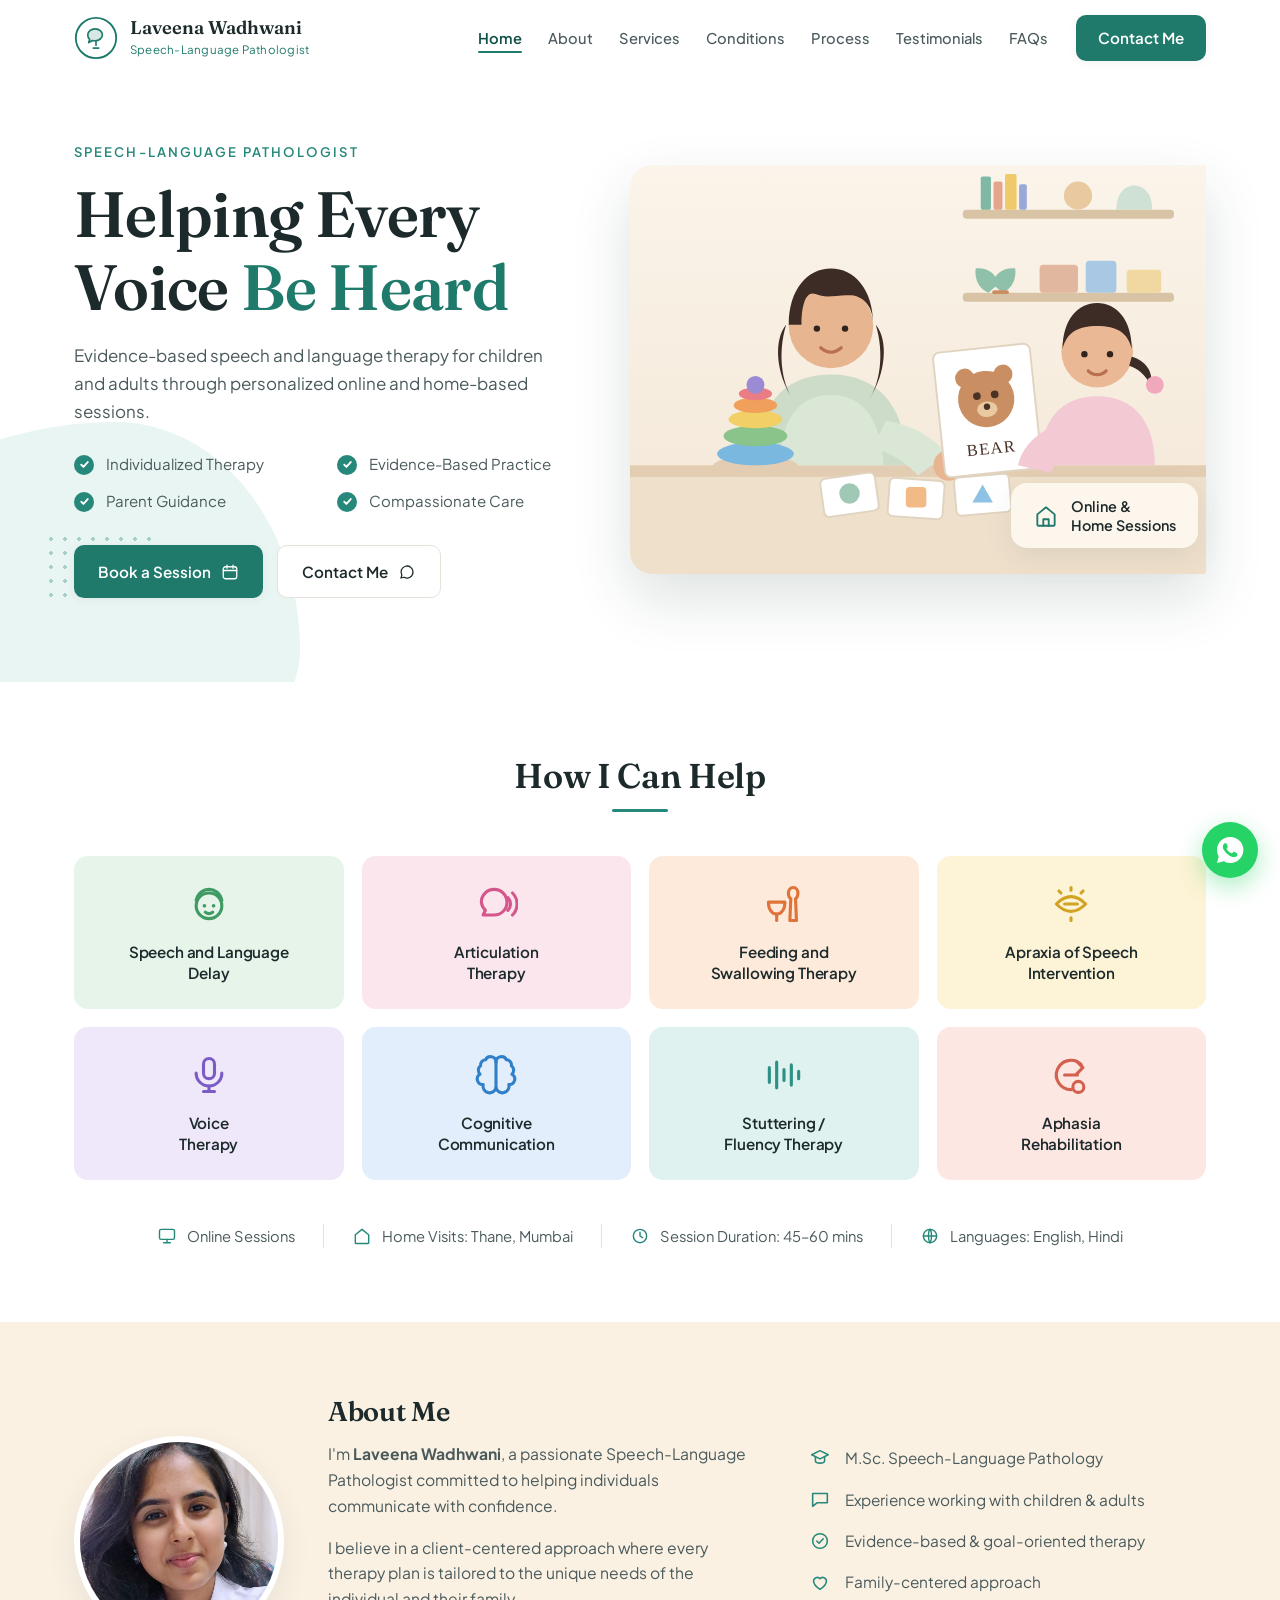
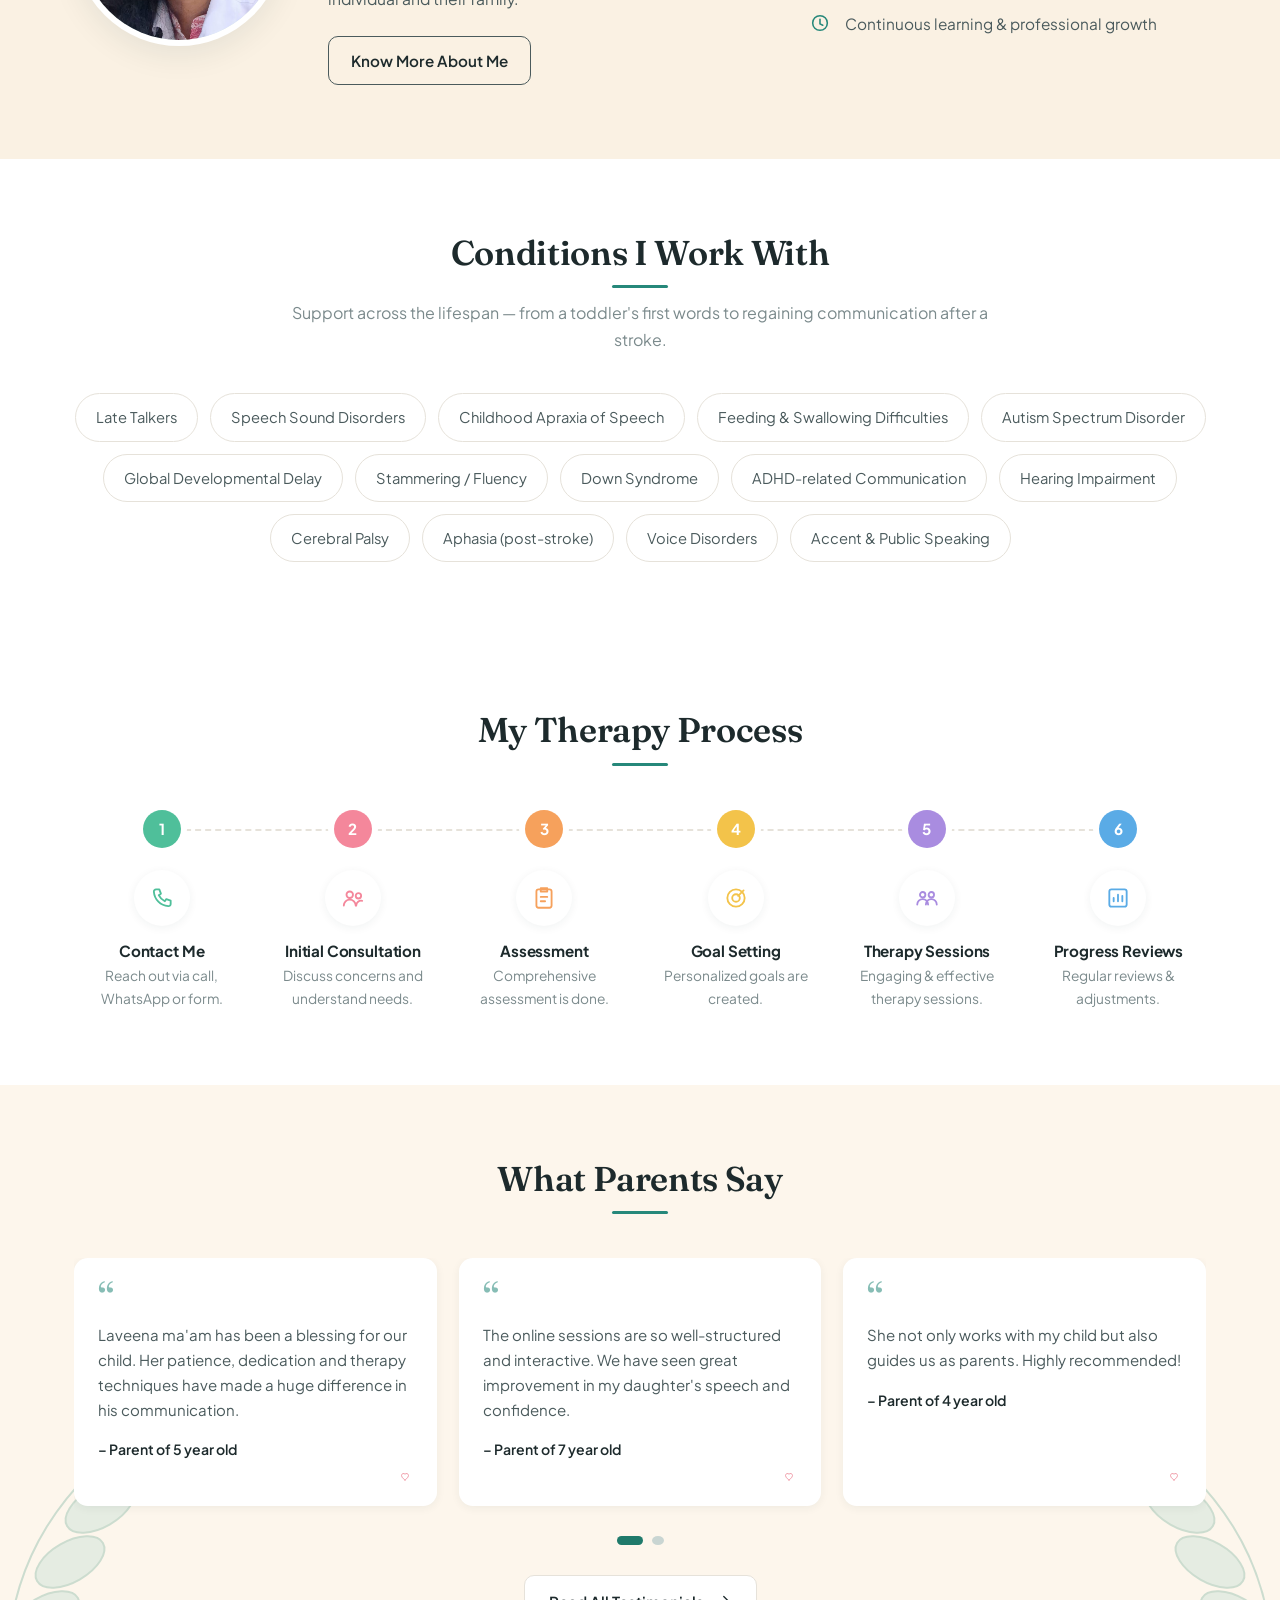
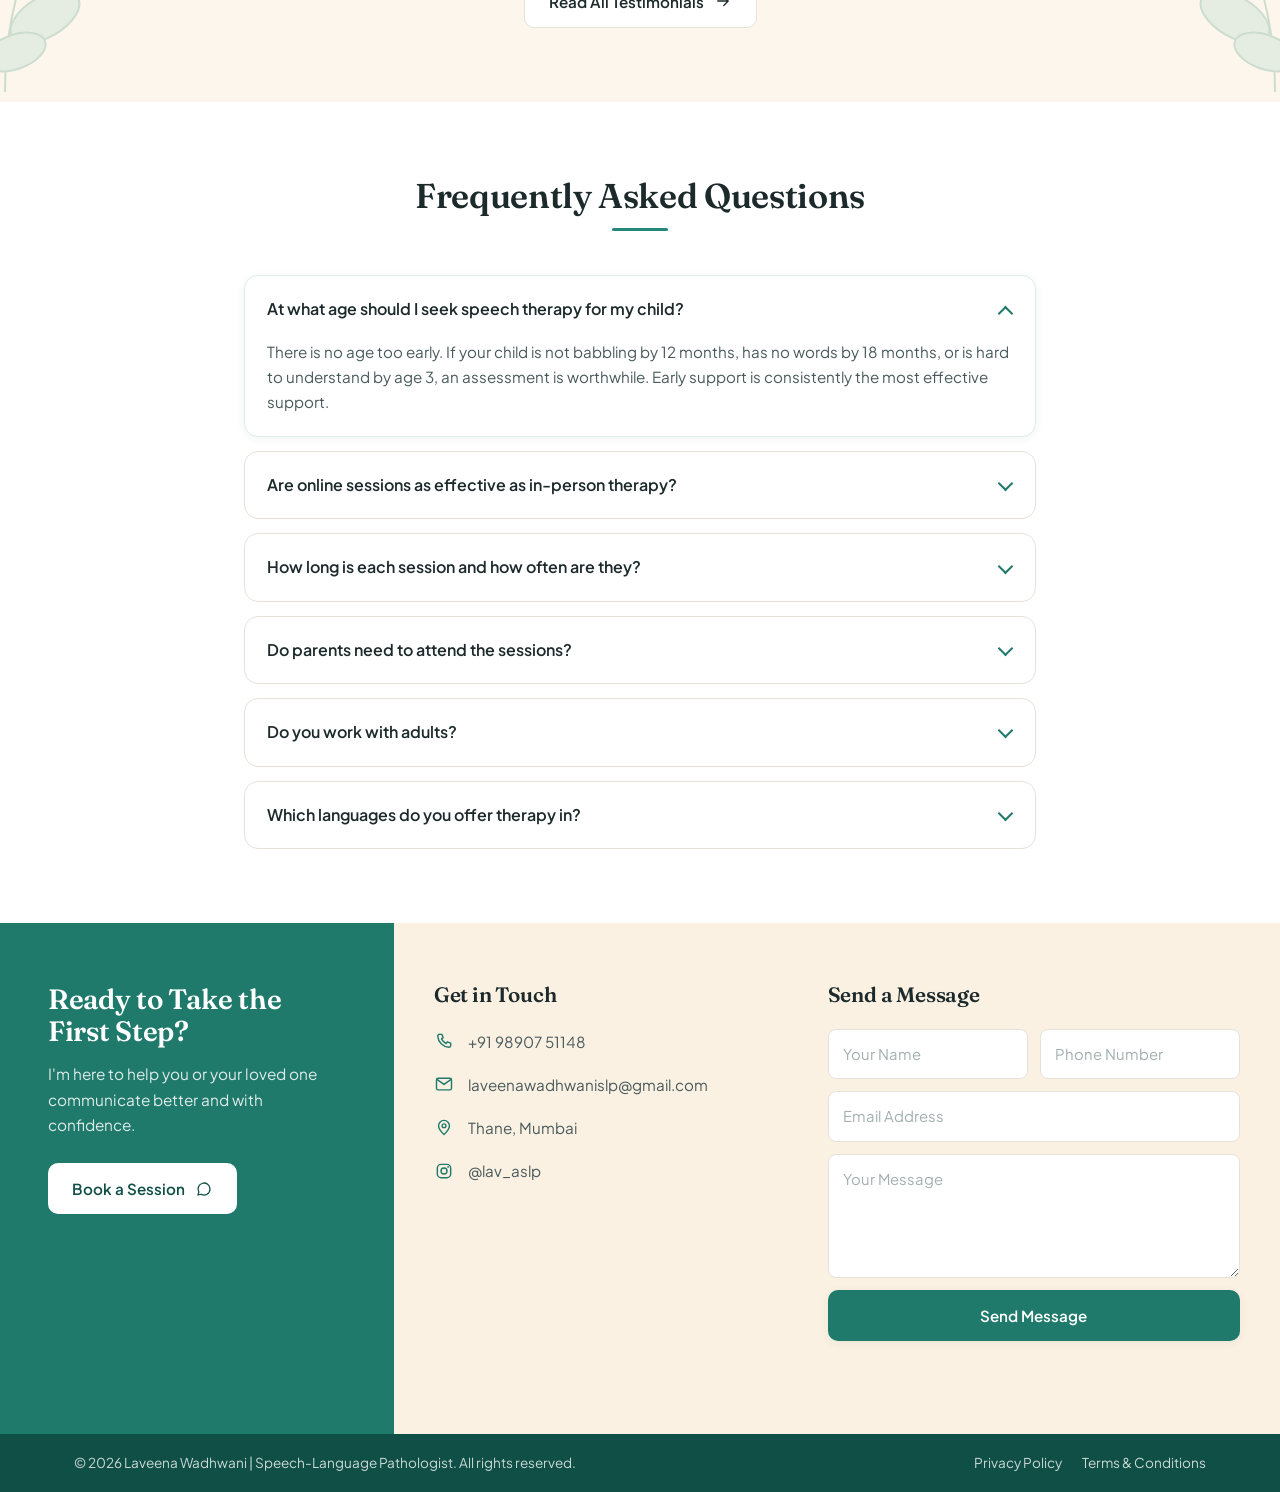
==== commit 39fcda35: "Replace About portrait, drop unused SVG placeholder Co-Authored-By: Claude Opus 5 <noreply@anthropic" ====
--- a/index.html
+++ b/index.html
@@ -201,7 +201,7 @@
 <section class="section about" id="about">
   <div class="container about-inner">
     <div class="about-photo reveal">
-      <img src="assets/img/portrait.jpg" alt="Laveena Wadhwani, Speech-Language Pathologist" width="1624" height="1757" />
+      <img src="assets/img/portrait.jpg" alt="Laveena Wadhwani, Speech-Language Pathologist" width="913" height="1600" />
     </div>
 
     <div class="about-copy reveal">
--- a/assets/css/styles.css
+++ b/assets/css/styles.css
@@ -216,8 +216,8 @@
   display:grid;grid-template-columns:auto 1.1fr 1fr;gap:44px;align-items:center;
 }
 /* Circular crop framed on the face.
-   Source is a 1624x1757 portrait; the window below shows source px
-   x:305-1455, y:49-1199 — head and shoulders, face centred, eyes at
+   Source is a 913x1600 portrait; the window below shows source px
+   x:25-795, y:180-950 — head and shoulders, face centred, eyes at
    about a third from the top. Percentages, so the framing holds at
    any circle size.
    Re-crop for a new photo: scale = 210 / crop_width_px;
@@ -231,8 +231,8 @@
 }
 .about-photo img{
   position:absolute;max-width:none;
-  width:141.2%;height:auto;
-  left:-26.5%;top:-4.3%;
+  width:118.6%;height:auto;
+  left:-3.2%;top:-23.4%;
 }
 .about-copy h2{font-size:1.7rem}
 .about-copy p{color:var(--ink-2);font-size:.98rem}
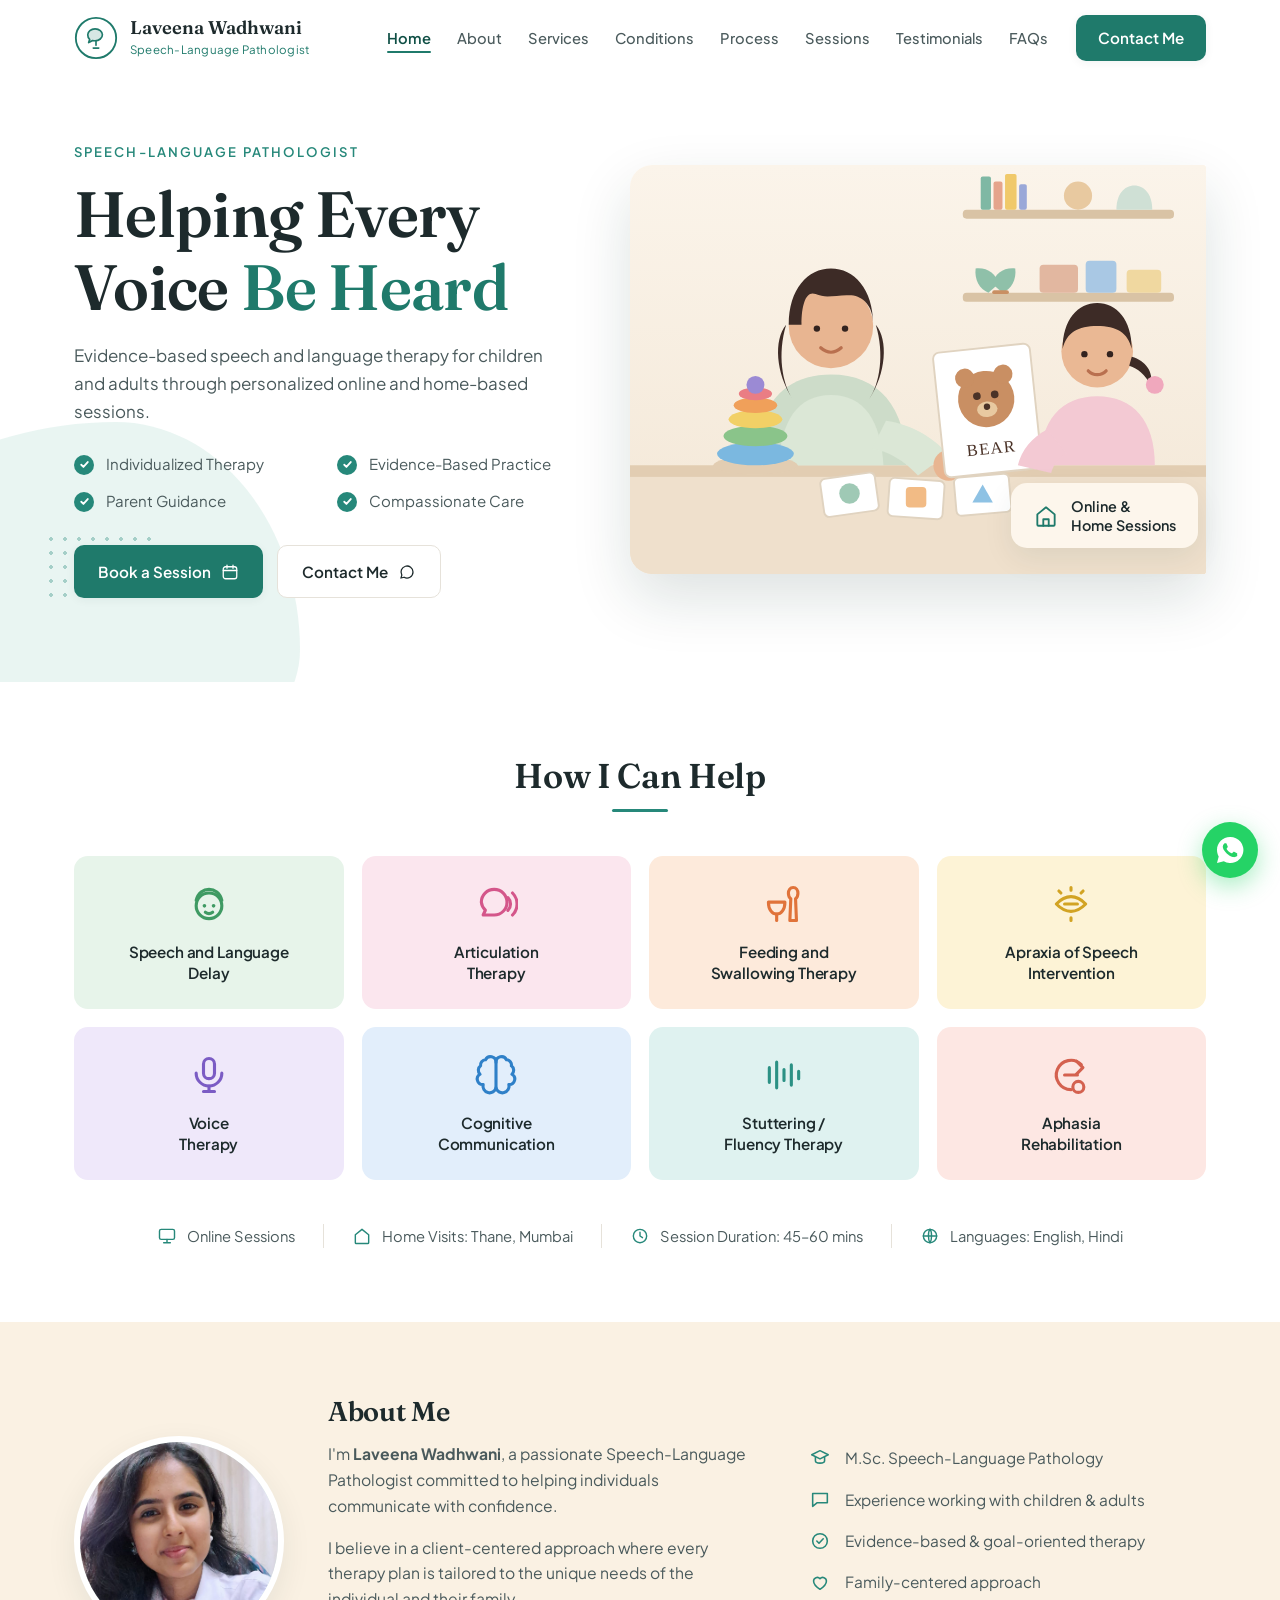
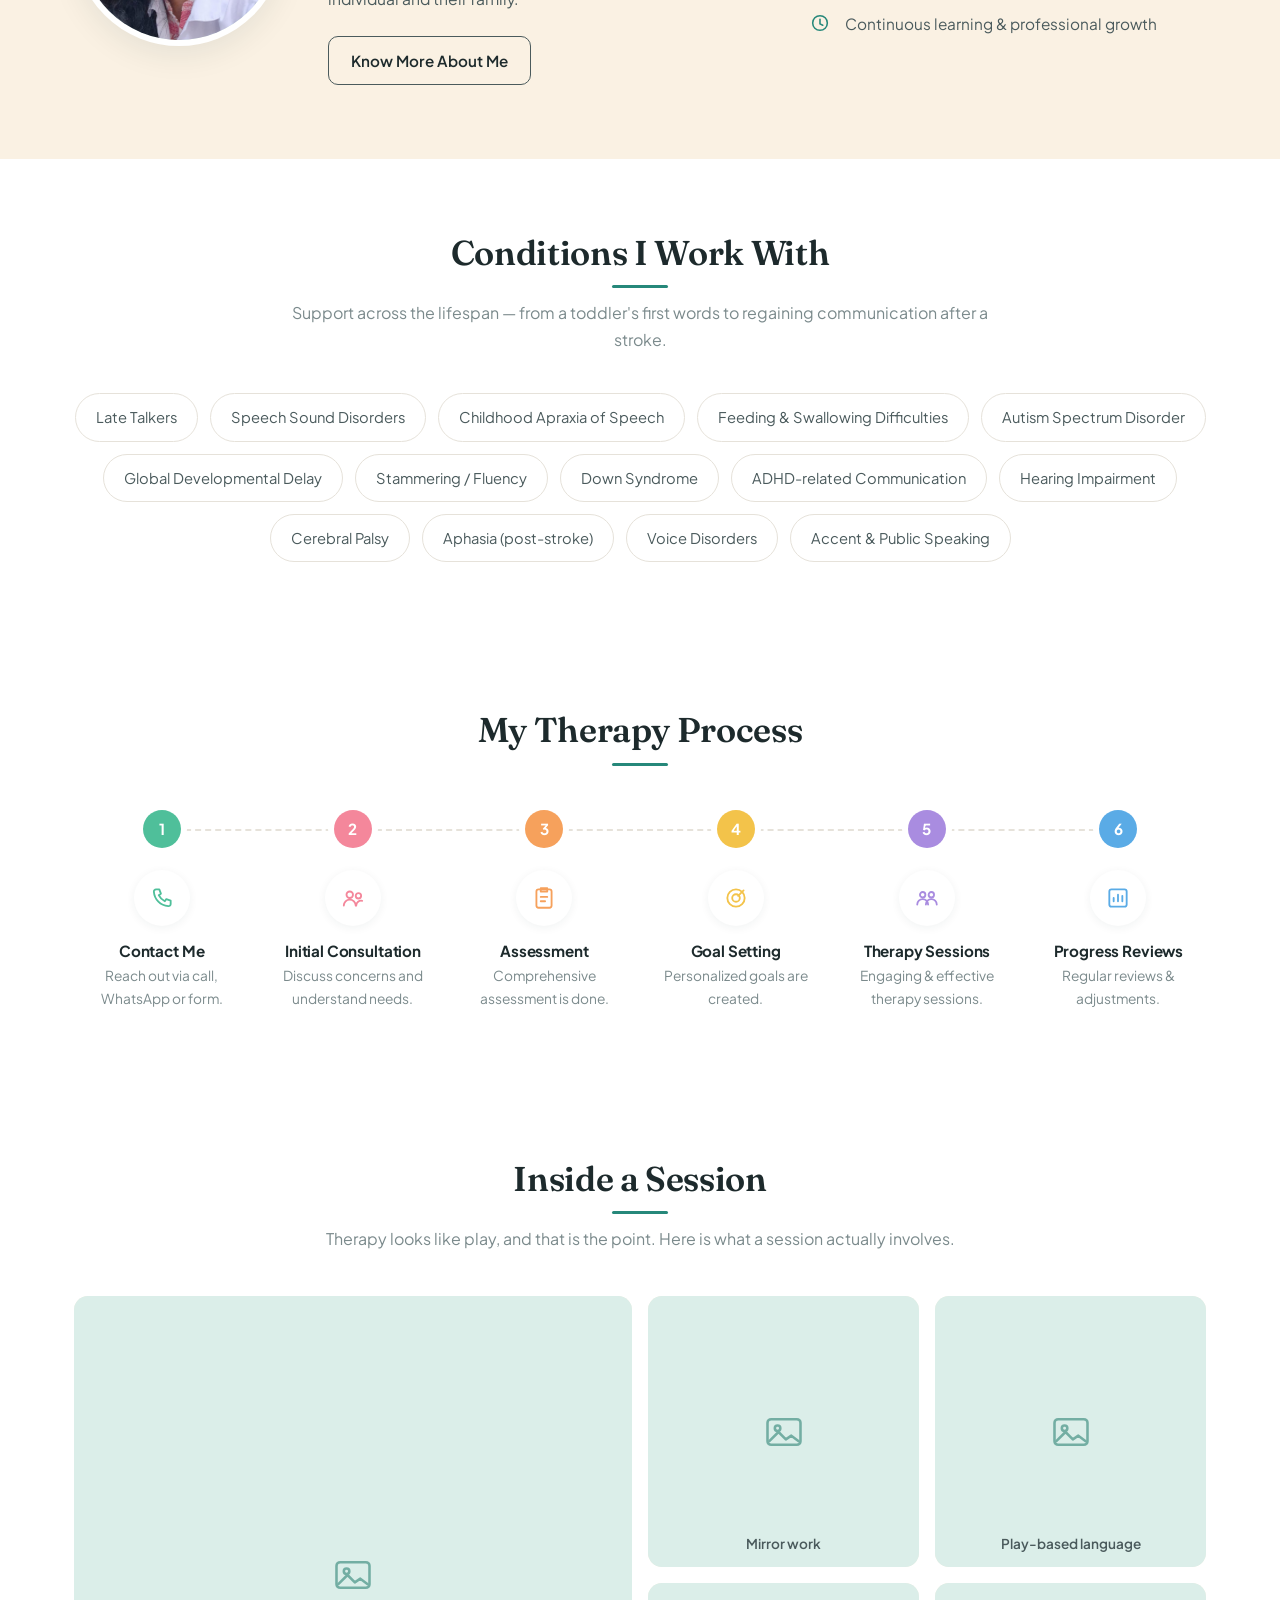
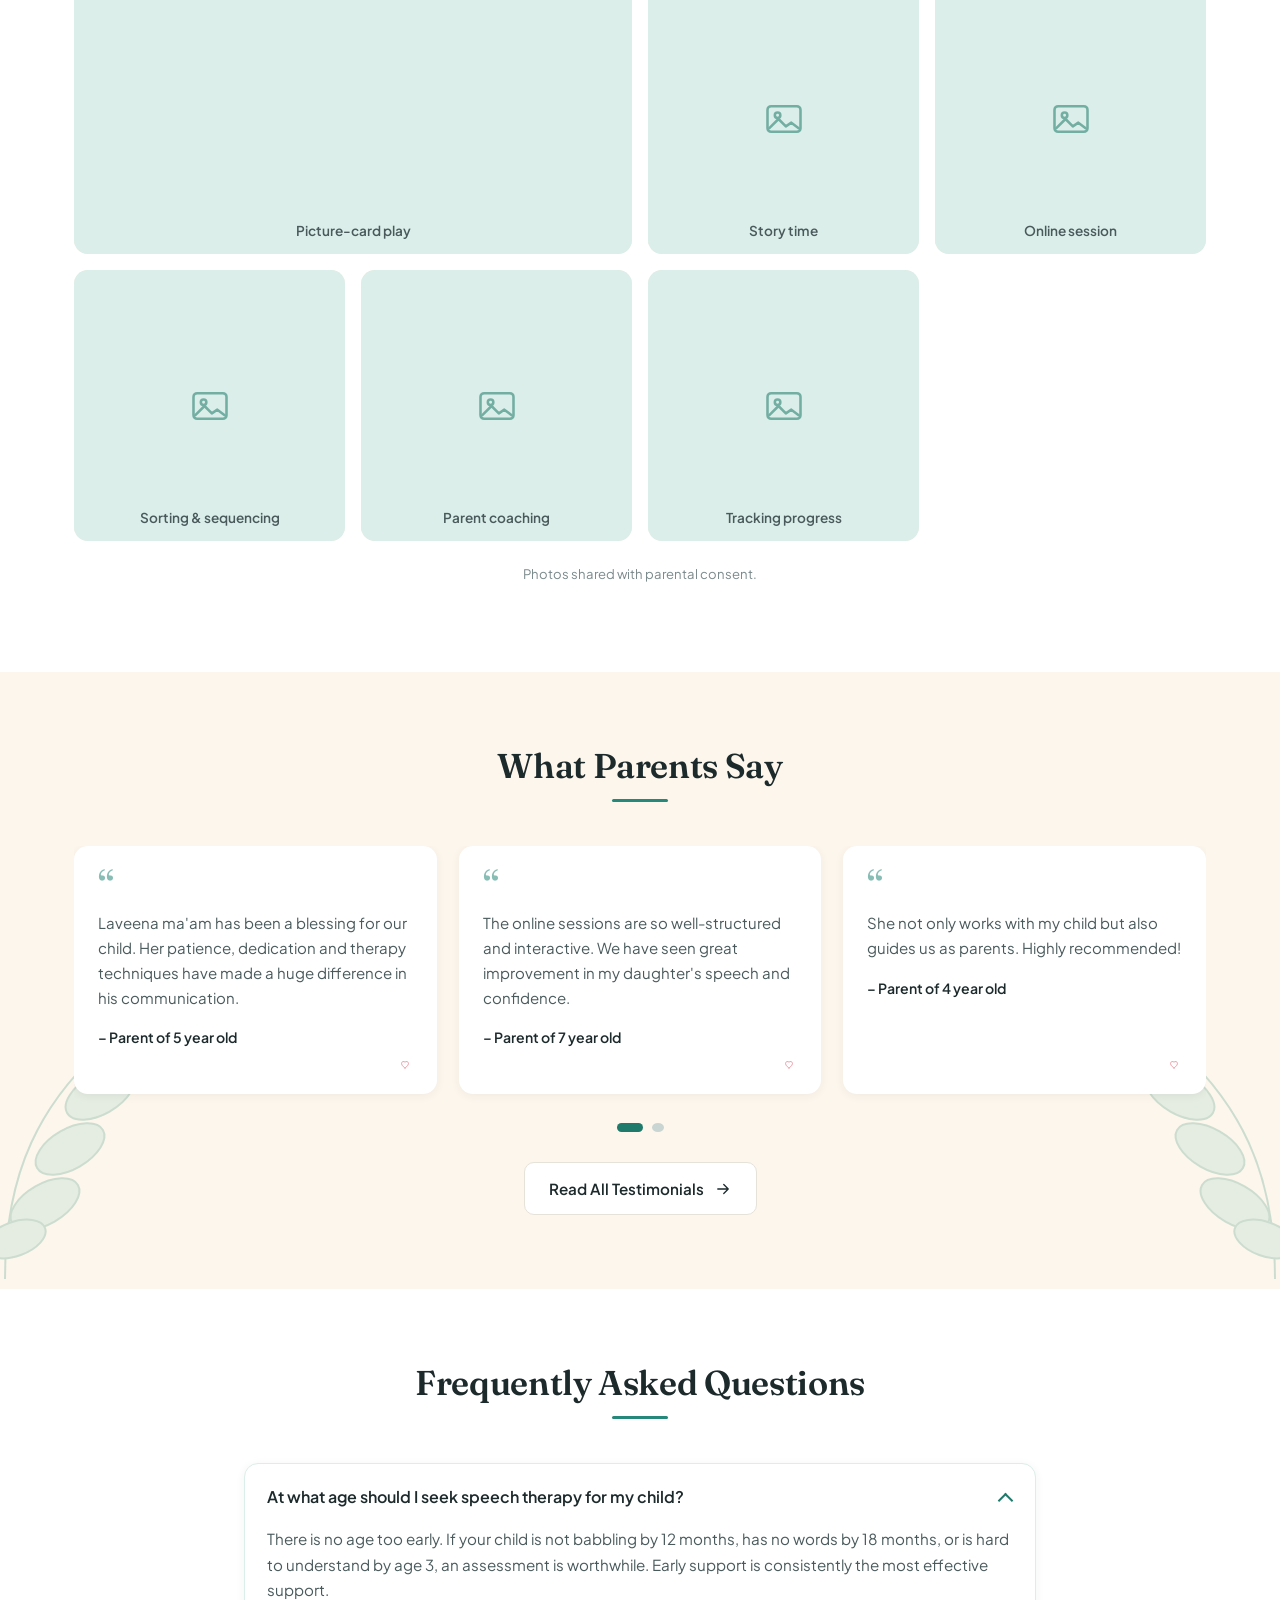
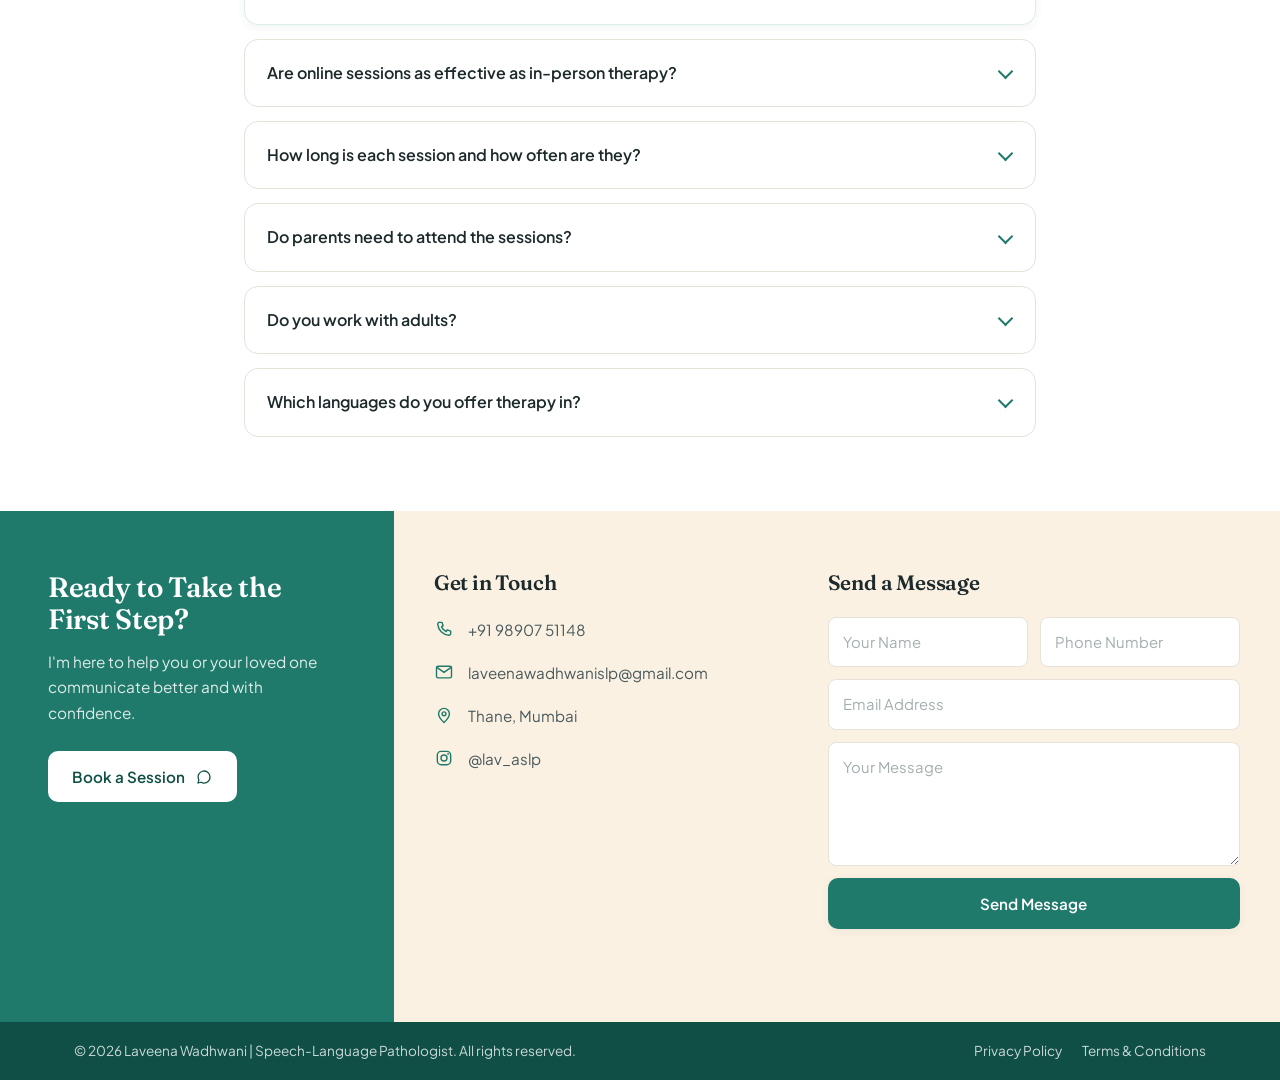
==== commit 16698504: "Add Inside a Session gallery with lightbox Eight-tile grid between Process and Testimonials. Tiles w" ====
--- a/index.html
+++ b/index.html
@@ -62,6 +62,7 @@
         <li><a href="#services">Services</a></li>
         <li><a href="#conditions">Conditions</a></li>
         <li><a href="#process">Process</a></li>
+        <li><a href="#sessions">Sessions</a></li>
         <li><a href="#testimonials">Testimonials</a></li>
         <li><a href="#faqs">FAQs</a></li>
       </ul>
@@ -304,6 +305,66 @@
         <p>Regular reviews &amp; adjustments.</p>
       </li>
     </ol>
+  </div>
+</section>
+
+<!-- ============ INSIDE A SESSION ============ -->
+<section class="section sessions" id="sessions">
+  <div class="container">
+    <h2 class="section-title">Inside a Session</h2>
+    <p class="section-sub">Therapy looks like play, and that is the point. Here is what a session actually involves.</p>
+
+    <!--
+      ADD A SESSION PHOTO
+      1. Drop the image in assets/img/sessions/ (landscape or square, ~1200px wide)
+      2. Copy a <button class="shot"> block below; point src and data-full at the file
+      3. Write a real alt description — it is read aloud by screen readers
+      A missing file degrades to a soft placeholder tile, so a caption can go up
+      before its photo does. Only publish photos you have parental consent for.
+    -->
+    <div class="shots" id="shots">
+      <button class="shot shot-wide" type="button" data-full="assets/img/sessions/session-01.jpg">
+        <img src="assets/img/sessions/session-01.jpg" alt="Picture-card play during an articulation session" loading="lazy" />
+        <span class="shot-cap">Picture-card play</span>
+      </button>
+
+      <button class="shot" type="button" data-full="assets/img/sessions/session-02.jpg">
+        <img src="assets/img/sessions/session-02.jpg" alt="Mirror work practising mouth and tongue placement" loading="lazy" />
+        <span class="shot-cap">Mirror work</span>
+      </button>
+
+      <button class="shot" type="button" data-full="assets/img/sessions/session-03.jpg">
+        <img src="assets/img/sessions/session-03.jpg" alt="Building a tower while naming colours and shapes" loading="lazy" />
+        <span class="shot-cap">Play-based language</span>
+      </button>
+
+      <button class="shot" type="button" data-full="assets/img/sessions/session-04.jpg">
+        <img src="assets/img/sessions/session-04.jpg" alt="Shared story-book reading to build vocabulary" loading="lazy" />
+        <span class="shot-cap">Story time</span>
+      </button>
+
+      <button class="shot" type="button" data-full="assets/img/sessions/session-05.jpg">
+        <img src="assets/img/sessions/session-05.jpg" alt="An online session on screen with a child at home" loading="lazy" />
+        <span class="shot-cap">Online session</span>
+      </button>
+
+      <button class="shot" type="button" data-full="assets/img/sessions/session-06.jpg">
+        <img src="assets/img/sessions/session-06.jpg" alt="Sorting activity used to practise sentence building" loading="lazy" />
+        <span class="shot-cap">Sorting &amp; sequencing</span>
+      </button>
+
+      <button class="shot" type="button" data-full="assets/img/sessions/session-07.jpg">
+        <img src="assets/img/sessions/session-07.jpg" alt="Parent joining the session to learn home strategies" loading="lazy" />
+        <span class="shot-cap">Parent coaching</span>
+      </button>
+
+      <button class="shot" type="button" data-full="assets/img/sessions/session-08.jpg">
+        <img src="assets/img/sessions/session-08.jpg" alt="Reward chart marking progress at the end of a session" loading="lazy" />
+        <span class="shot-cap">Tracking progress</span>
+      </button>
+    </div>
+
+    <p class="shots-note">Photos shared with parental consent.</p>
   </div>
 </section>
 
@@ -469,6 +530,23 @@
   <svg viewBox="0 0 32 32" aria-hidden="true"><path fill="currentColor" d="M16 3C8.8 3 3 8.8 3 16c0 2.3.6 4.5 1.7 6.4L3 29l6.8-1.8A13 13 0 1 0 16 3Zm7.5 18.3c-.3.9-1.8 1.7-2.5 1.8-.6.1-1.4.1-2.3-.1-.5-.2-1.2-.4-2.1-.8-3.7-1.6-6.1-5.3-6.3-5.6-.2-.2-1.5-2-1.5-3.8s.9-2.7 1.3-3.1c.3-.4.7-.5 1-.5h.7c.2 0 .5 0 .8.6l1.1 2.6c.1.2.2.4 0 .7l-.4.6-.4.5c-.2.2-.4.4-.2.7.2.4.9 1.6 2 2.5 1.4 1.2 2.5 1.6 2.9 1.8.3.1.5.1.7-.1l1-1.2c.2-.3.5-.2.8-.1l2.4 1.2c.4.2.6.3.7.4.1.3.1.9-.2 1.8Z"/></svg>
 </a>
 
+<!-- ============ LIGHTBOX ============ -->
+<div class="lightbox" id="lightbox" role="dialog" aria-modal="true" aria-label="Session photo" hidden>
+  <button class="lb-btn lb-close" id="lbClose" type="button" aria-label="Close">
+    <svg viewBox="0 0 24 24" aria-hidden="true"><path d="M6 6l12 12M18 6L6 18"/></svg>
+  </button>
+  <button class="lb-btn lb-prev" id="lbPrev" type="button" aria-label="Previous photo">
+    <svg viewBox="0 0 24 24" aria-hidden="true"><path d="M15 5l-7 7 7 7"/></svg>
+  </button>
+  <figure class="lb-stage">
+    <img id="lbImg" src="" alt="" />
+    <figcaption id="lbCap"></figcaption>
+  </figure>
+  <button class="lb-btn lb-next" id="lbNext" type="button" aria-label="Next photo">
+    <svg viewBox="0 0 24 24" aria-hidden="true"><path d="M9 5l7 7-7 7"/></svg>
+  </button>
+</div>
+
 <script src="assets/js/main.js"></script>
 </body>
 </html>
--- a/assets/css/styles.css
+++ b/assets/css/styles.css
@@ -217,7 +217,7 @@
 }
 /* Circular crop framed on the face.
    Source is a 913x1600 portrait; the window below shows source px
-   x:25-795, y:180-950 — head and shoulders, face centred, eyes at
+   x:0-890, y:146-1036 — head and shoulders, eyes at
    about a third from the top. Percentages, so the framing holds at
    any circle size.
    Re-crop for a new photo: scale = 210 / crop_width_px;
@@ -231,8 +231,8 @@
 }
 .about-photo img{
   position:absolute;max-width:none;
-  width:118.6%;height:auto;
-  left:-3.2%;top:-23.4%;
+  width:102.6%;height:auto;
+  left:0;top:-16.4%;
 }
 .about-copy h2{font-size:1.7rem}
 .about-copy p{color:var(--ink-2);font-size:.98rem}
@@ -375,6 +375,63 @@
 }
 .whatsapp-float svg{width:32px;height:32px;stroke:none}
 .whatsapp-float:hover{transform:scale(1.09)}
+
+/* ---------- Inside a Session ---------- */
+.sessions{background:var(--white)}
+.shots{
+  display:grid;grid-template-columns:repeat(4,1fr);
+  grid-auto-rows:1fr;gap:16px;margin-top:44px;
+}
+.shot{
+  position:relative;overflow:hidden;padding:0;
+  border-radius:var(--radius);aspect-ratio:1;
+  background:var(--teal-100);
+  transition:transform .28s ease,box-shadow .28s ease;
+}
+.shot-wide{grid-column:span 2;grid-row:span 2}
+.shot img{width:100%;height:100%;object-fit:cover;transition:transform .5s ease}
+.shot:hover{transform:translateY(-4px);box-shadow:var(--shadow)}
+.shot:hover img{transform:scale(1.06)}
+.shot-cap{
+  position:absolute;left:0;right:0;bottom:0;
+  padding:26px 14px 12px;text-align:left;
+  font-size:.85rem;font-weight:600;color:#fff;
+  background:linear-gradient(transparent,rgba(11,40,36,.72));
+}
+/* Missing photo: keep the tile, show the caption on a soft placeholder. */
+.shot.no-img{background:var(--cream-2);cursor:default}
+.shot.no-img img{display:none}
+.shot.no-img::before{
+  content:"";position:absolute;inset:0;
+  background:var(--teal-100) url("data:image/svg+xml,%3Csvg xmlns='http://www.w3.org/2000/svg' viewBox='0 0 24 24' fill='none' stroke='%231f7a6b' stroke-width='1.4' stroke-linecap='round' stroke-linejoin='round' opacity='.55'%3E%3Crect x='3' y='5' width='18' height='14' rx='2'/%3E%3Ccircle cx='8.5' cy='10' r='1.5'/%3E%3Cpath d='m4 17 5-5 4 4 3-2 4 3'/%3E%3C/svg%3E") center/44px no-repeat;
+}
+.shot.no-img .shot-cap{color:var(--ink-2);background:none;text-align:center;padding:12px}
+.shots-note{text-align:center;font-size:.82rem;color:var(--muted);margin-top:22px}
+
+/* ---------- Lightbox ---------- */
+.lightbox{
+  position:fixed;inset:0;z-index:120;
+  display:flex;align-items:center;justify-content:center;gap:12px;
+  padding:24px;background:rgba(11,40,36,.9);
+  animation:lbIn .2s ease;
+}
+.lightbox[hidden]{display:none}
+@keyframes lbIn{from{opacity:0}to{opacity:1}}
+.lb-stage{margin:0;max-width:min(1000px,88vw);text-align:center}
+.lb-stage img{
+  max-width:100%;max-height:78vh;width:auto;border-radius:var(--radius);
+  box-shadow:var(--shadow-lg);
+}
+.lb-stage figcaption{color:#fff;font-size:.9rem;margin-top:14px}
+.lb-btn{
+  width:46px;height:46px;flex:none;border-radius:50%;
+  display:grid;place-items:center;color:#fff;
+  background:rgba(255,255,255,.14);
+  transition:background .2s ease,transform .2s ease;
+}
+.lb-btn svg{width:22px;height:22px;stroke-width:2}
+.lb-btn:hover{background:rgba(255,255,255,.28);transform:scale(1.06)}
+.lb-close{position:absolute;top:20px;right:22px}
 
 /* ---------- Testimonials page ---------- */
 .page-hero{position:relative;overflow:hidden;background:var(--cream);padding:56px 0 52px;text-align:center}
@@ -445,6 +502,7 @@
   .contact-cta{grid-column:1/-1;padding:48px 40px}
   .contact-grid.two-up .contact-cta{grid-column:auto}
   .wall{columns:2}
+  .shots{grid-template-columns:repeat(3,1fr)}
 }
 
 @media (max-width:900px){
@@ -484,6 +542,10 @@
   .contact-grid,.contact-grid.two-up{grid-template-columns:1fr}
   .contact-cta,.contact-details,.contact-form-wrap{padding:42px 24px}
   .wall{columns:1}
+  .shots{grid-template-columns:repeat(2,1fr);gap:12px}
+  .shot-wide{grid-column:span 2;grid-row:auto;aspect-ratio:16/10}
+  .lightbox{padding:12px;gap:4px}
+  .lb-btn{width:40px;height:40px}
   .filters{gap:8px}
   .filter{padding:8px 14px;font-size:.84rem}
   .footer-inner{flex-direction:column;text-align:center}
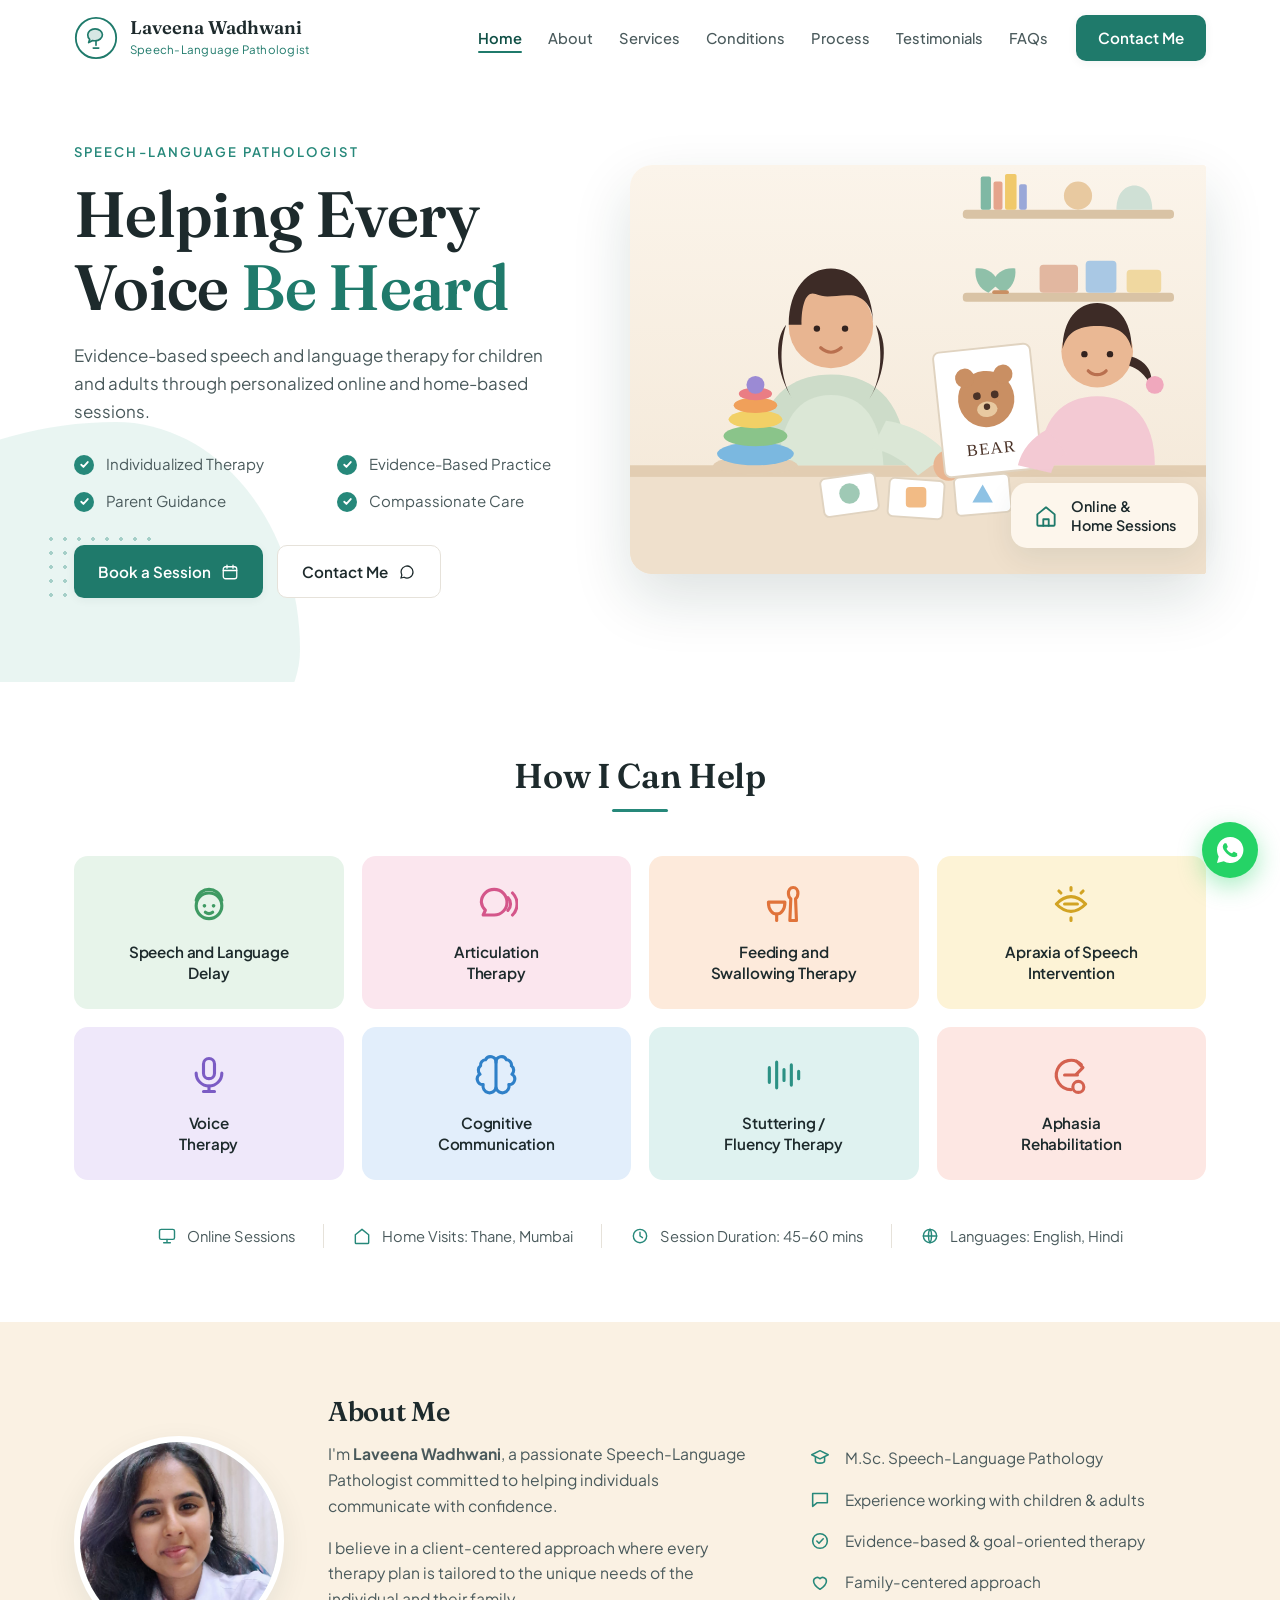
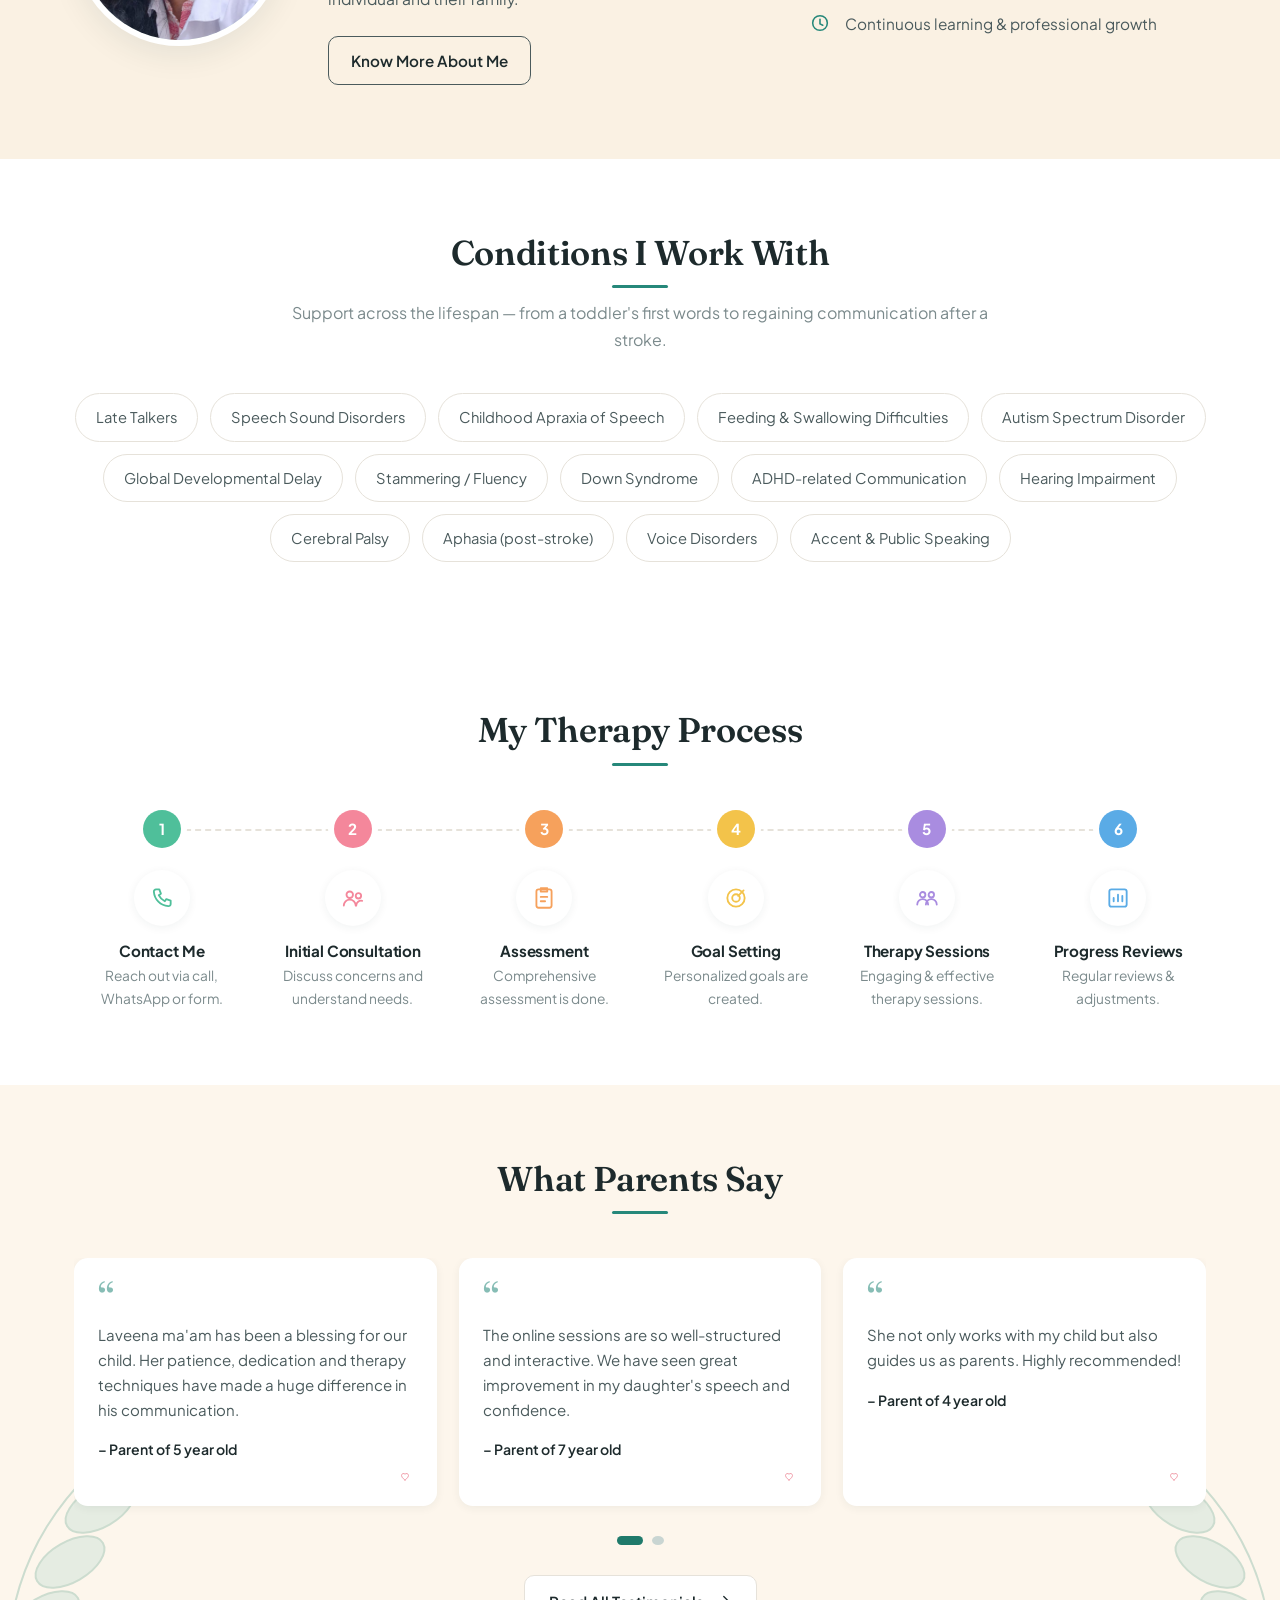
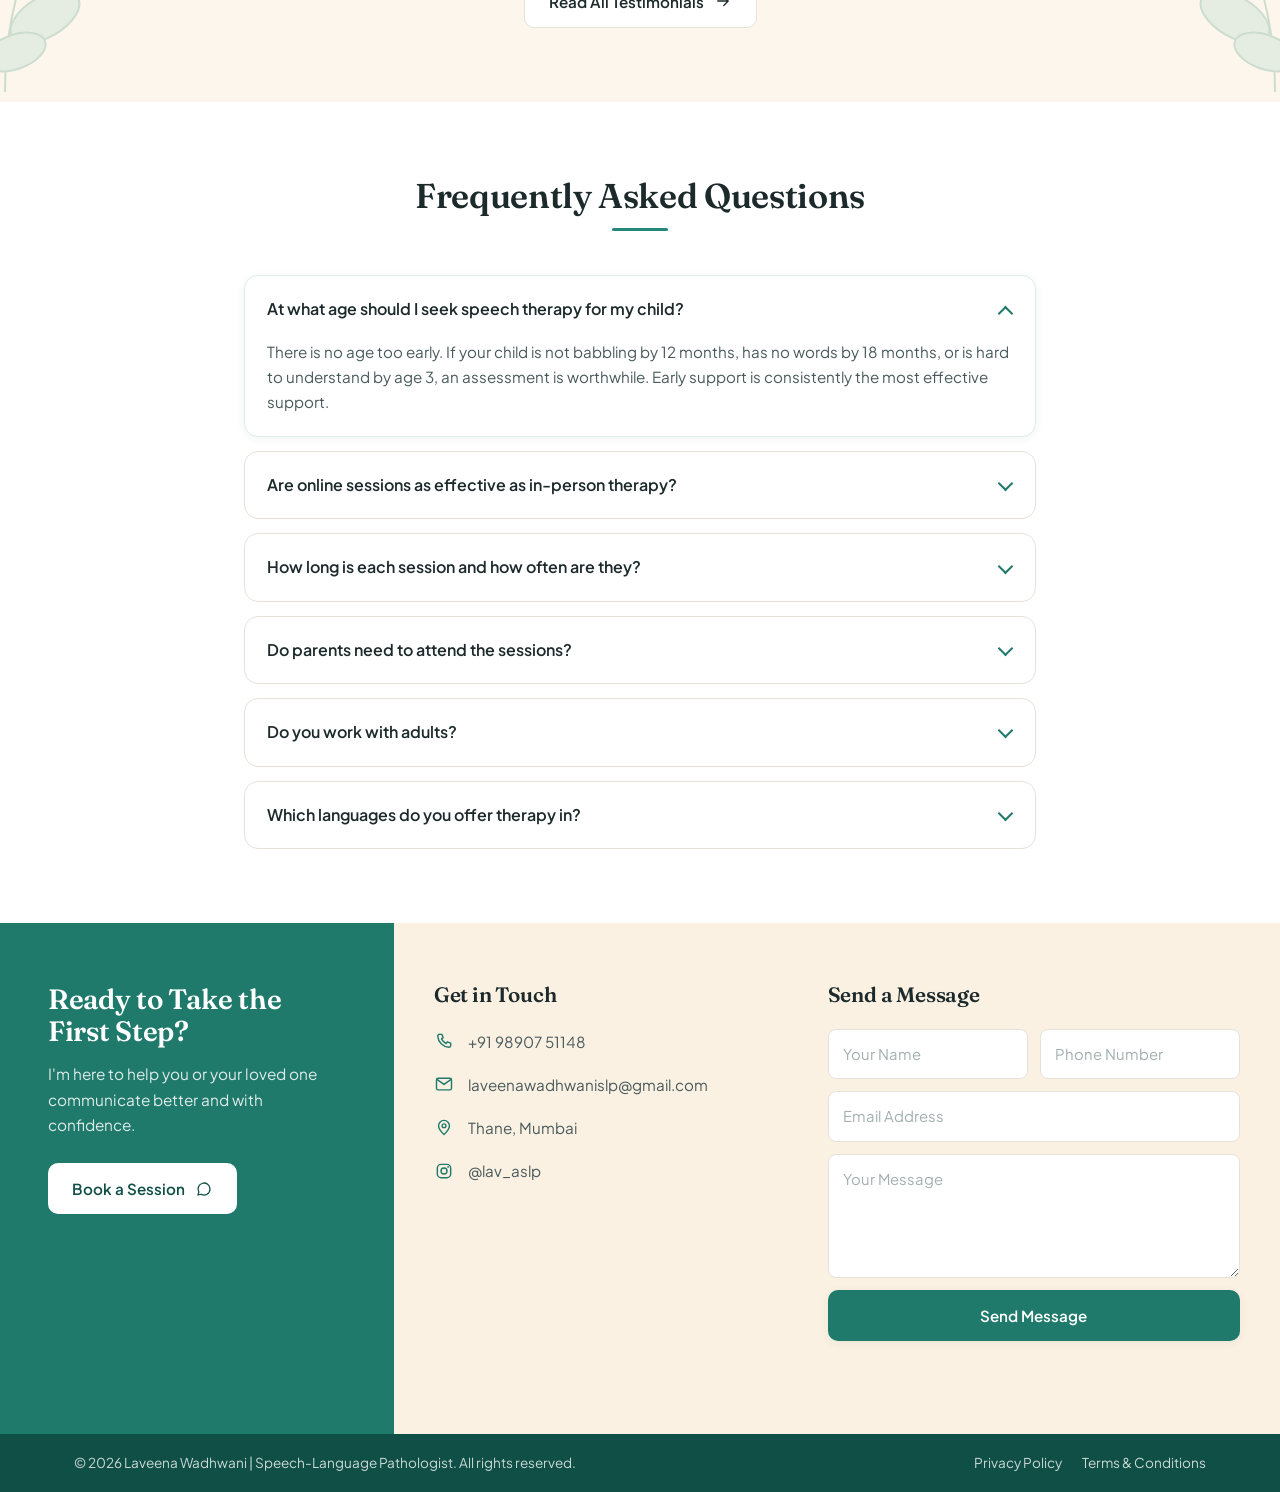
==== commit 14b095eb: "Revert "Add Inside a Session gallery with lightbox" This reverts commit 16698504061732725ed862de300c" ====
--- a/index.html
+++ b/index.html
@@ -62,7 +62,6 @@
         <li><a href="#services">Services</a></li>
         <li><a href="#conditions">Conditions</a></li>
         <li><a href="#process">Process</a></li>
-        <li><a href="#sessions">Sessions</a></li>
         <li><a href="#testimonials">Testimonials</a></li>
         <li><a href="#faqs">FAQs</a></li>
       </ul>
@@ -305,66 +304,6 @@
         <p>Regular reviews &amp; adjustments.</p>
       </li>
     </ol>
-  </div>
-</section>
-
-<!-- ============ INSIDE A SESSION ============ -->
-<section class="section sessions" id="sessions">
-  <div class="container">
-    <h2 class="section-title">Inside a Session</h2>
-    <p class="section-sub">Therapy looks like play, and that is the point. Here is what a session actually involves.</p>
-
-    <!--
-      ADD A SESSION PHOTO
-      1. Drop the image in assets/img/sessions/ (landscape or square, ~1200px wide)
-      2. Copy a <button class="shot"> block below; point src and data-full at the file
-      3. Write a real alt description — it is read aloud by screen readers
-      A missing file degrades to a soft placeholder tile, so a caption can go up
-      before its photo does. Only publish photos you have parental consent for.
-    -->
-    <div class="shots" id="shots">
-      <button class="shot shot-wide" type="button" data-full="assets/img/sessions/session-01.jpg">
-        <img src="assets/img/sessions/session-01.jpg" alt="Picture-card play during an articulation session" loading="lazy" />
-        <span class="shot-cap">Picture-card play</span>
-      </button>
-
-      <button class="shot" type="button" data-full="assets/img/sessions/session-02.jpg">
-        <img src="assets/img/sessions/session-02.jpg" alt="Mirror work practising mouth and tongue placement" loading="lazy" />
-        <span class="shot-cap">Mirror work</span>
-      </button>
-
-      <button class="shot" type="button" data-full="assets/img/sessions/session-03.jpg">
-        <img src="assets/img/sessions/session-03.jpg" alt="Building a tower while naming colours and shapes" loading="lazy" />
-        <span class="shot-cap">Play-based language</span>
-      </button>
-
-      <button class="shot" type="button" data-full="assets/img/sessions/session-04.jpg">
-        <img src="assets/img/sessions/session-04.jpg" alt="Shared story-book reading to build vocabulary" loading="lazy" />
-        <span class="shot-cap">Story time</span>
-      </button>
-
-      <button class="shot" type="button" data-full="assets/img/sessions/session-05.jpg">
-        <img src="assets/img/sessions/session-05.jpg" alt="An online session on screen with a child at home" loading="lazy" />
-        <span class="shot-cap">Online session</span>
-      </button>
-
-      <button class="shot" type="button" data-full="assets/img/sessions/session-06.jpg">
-        <img src="assets/img/sessions/session-06.jpg" alt="Sorting activity used to practise sentence building" loading="lazy" />
-        <span class="shot-cap">Sorting &amp; sequencing</span>
-      </button>
-
-      <button class="shot" type="button" data-full="assets/img/sessions/session-07.jpg">
-        <img src="assets/img/sessions/session-07.jpg" alt="Parent joining the session to learn home strategies" loading="lazy" />
-        <span class="shot-cap">Parent coaching</span>
-      </button>
-
-      <button class="shot" type="button" data-full="assets/img/sessions/session-08.jpg">
-        <img src="assets/img/sessions/session-08.jpg" alt="Reward chart marking progress at the end of a session" loading="lazy" />
-        <span class="shot-cap">Tracking progress</span>
-      </button>
-    </div>
-
-    <p class="shots-note">Photos shared with parental consent.</p>
   </div>
 </section>
 
@@ -530,23 +469,6 @@
   <svg viewBox="0 0 32 32" aria-hidden="true"><path fill="currentColor" d="M16 3C8.8 3 3 8.8 3 16c0 2.3.6 4.5 1.7 6.4L3 29l6.8-1.8A13 13 0 1 0 16 3Zm7.5 18.3c-.3.9-1.8 1.7-2.5 1.8-.6.1-1.4.1-2.3-.1-.5-.2-1.2-.4-2.1-.8-3.7-1.6-6.1-5.3-6.3-5.6-.2-.2-1.5-2-1.5-3.8s.9-2.7 1.3-3.1c.3-.4.7-.5 1-.5h.7c.2 0 .5 0 .8.6l1.1 2.6c.1.2.2.4 0 .7l-.4.6-.4.5c-.2.2-.4.4-.2.7.2.4.9 1.6 2 2.5 1.4 1.2 2.5 1.6 2.9 1.8.3.1.5.1.7-.1l1-1.2c.2-.3.5-.2.8-.1l2.4 1.2c.4.2.6.3.7.4.1.3.1.9-.2 1.8Z"/></svg>
 </a>
 
-<!-- ============ LIGHTBOX ============ -->
-<div class="lightbox" id="lightbox" role="dialog" aria-modal="true" aria-label="Session photo" hidden>
-  <button class="lb-btn lb-close" id="lbClose" type="button" aria-label="Close">
-    <svg viewBox="0 0 24 24" aria-hidden="true"><path d="M6 6l12 12M18 6L6 18"/></svg>
-  </button>
-  <button class="lb-btn lb-prev" id="lbPrev" type="button" aria-label="Previous photo">
-    <svg viewBox="0 0 24 24" aria-hidden="true"><path d="M15 5l-7 7 7 7"/></svg>
-  </button>
-  <figure class="lb-stage">
-    <img id="lbImg" src="" alt="" />
-    <figcaption id="lbCap"></figcaption>
-  </figure>
-  <button class="lb-btn lb-next" id="lbNext" type="button" aria-label="Next photo">
-    <svg viewBox="0 0 24 24" aria-hidden="true"><path d="M9 5l7 7-7 7"/></svg>
-  </button>
-</div>
-
 <script src="assets/js/main.js"></script>
 </body>
 </html>
--- a/assets/css/styles.css
+++ b/assets/css/styles.css
@@ -375,63 +375,6 @@
 }
 .whatsapp-float svg{width:32px;height:32px;stroke:none}
 .whatsapp-float:hover{transform:scale(1.09)}
-
-/* ---------- Inside a Session ---------- */
-.sessions{background:var(--white)}
-.shots{
-  display:grid;grid-template-columns:repeat(4,1fr);
-  grid-auto-rows:1fr;gap:16px;margin-top:44px;
-}
-.shot{
-  position:relative;overflow:hidden;padding:0;
-  border-radius:var(--radius);aspect-ratio:1;
-  background:var(--teal-100);
-  transition:transform .28s ease,box-shadow .28s ease;
-}
-.shot-wide{grid-column:span 2;grid-row:span 2}
-.shot img{width:100%;height:100%;object-fit:cover;transition:transform .5s ease}
-.shot:hover{transform:translateY(-4px);box-shadow:var(--shadow)}
-.shot:hover img{transform:scale(1.06)}
-.shot-cap{
-  position:absolute;left:0;right:0;bottom:0;
-  padding:26px 14px 12px;text-align:left;
-  font-size:.85rem;font-weight:600;color:#fff;
-  background:linear-gradient(transparent,rgba(11,40,36,.72));
-}
-/* Missing photo: keep the tile, show the caption on a soft placeholder. */
-.shot.no-img{background:var(--cream-2);cursor:default}
-.shot.no-img img{display:none}
-.shot.no-img::before{
-  content:"";position:absolute;inset:0;
-  background:var(--teal-100) url("data:image/svg+xml,%3Csvg xmlns='http://www.w3.org/2000/svg' viewBox='0 0 24 24' fill='none' stroke='%231f7a6b' stroke-width='1.4' stroke-linecap='round' stroke-linejoin='round' opacity='.55'%3E%3Crect x='3' y='5' width='18' height='14' rx='2'/%3E%3Ccircle cx='8.5' cy='10' r='1.5'/%3E%3Cpath d='m4 17 5-5 4 4 3-2 4 3'/%3E%3C/svg%3E") center/44px no-repeat;
-}
-.shot.no-img .shot-cap{color:var(--ink-2);background:none;text-align:center;padding:12px}
-.shots-note{text-align:center;font-size:.82rem;color:var(--muted);margin-top:22px}
-
-/* ---------- Lightbox ---------- */
-.lightbox{
-  position:fixed;inset:0;z-index:120;
-  display:flex;align-items:center;justify-content:center;gap:12px;
-  padding:24px;background:rgba(11,40,36,.9);
-  animation:lbIn .2s ease;
-}
-.lightbox[hidden]{display:none}
-@keyframes lbIn{from{opacity:0}to{opacity:1}}
-.lb-stage{margin:0;max-width:min(1000px,88vw);text-align:center}
-.lb-stage img{
-  max-width:100%;max-height:78vh;width:auto;border-radius:var(--radius);
-  box-shadow:var(--shadow-lg);
-}
-.lb-stage figcaption{color:#fff;font-size:.9rem;margin-top:14px}
-.lb-btn{
-  width:46px;height:46px;flex:none;border-radius:50%;
-  display:grid;place-items:center;color:#fff;
-  background:rgba(255,255,255,.14);
-  transition:background .2s ease,transform .2s ease;
-}
-.lb-btn svg{width:22px;height:22px;stroke-width:2}
-.lb-btn:hover{background:rgba(255,255,255,.28);transform:scale(1.06)}
-.lb-close{position:absolute;top:20px;right:22px}
 
 /* ---------- Testimonials page ---------- */
 .page-hero{position:relative;overflow:hidden;background:var(--cream);padding:56px 0 52px;text-align:center}
@@ -502,7 +445,6 @@
   .contact-cta{grid-column:1/-1;padding:48px 40px}
   .contact-grid.two-up .contact-cta{grid-column:auto}
   .wall{columns:2}
-  .shots{grid-template-columns:repeat(3,1fr)}
 }
 
 @media (max-width:900px){
@@ -542,10 +484,6 @@
   .contact-grid,.contact-grid.two-up{grid-template-columns:1fr}
   .contact-cta,.contact-details,.contact-form-wrap{padding:42px 24px}
   .wall{columns:1}
-  .shots{grid-template-columns:repeat(2,1fr);gap:12px}
-  .shot-wide{grid-column:span 2;grid-row:auto;aspect-ratio:16/10}
-  .lightbox{padding:12px;gap:4px}
-  .lb-btn{width:40px;height:40px}
   .filters{gap:8px}
   .filter{padding:8px 14px;font-size:.84rem}
   .footer-inner{flex-direction:column;text-align:center}
